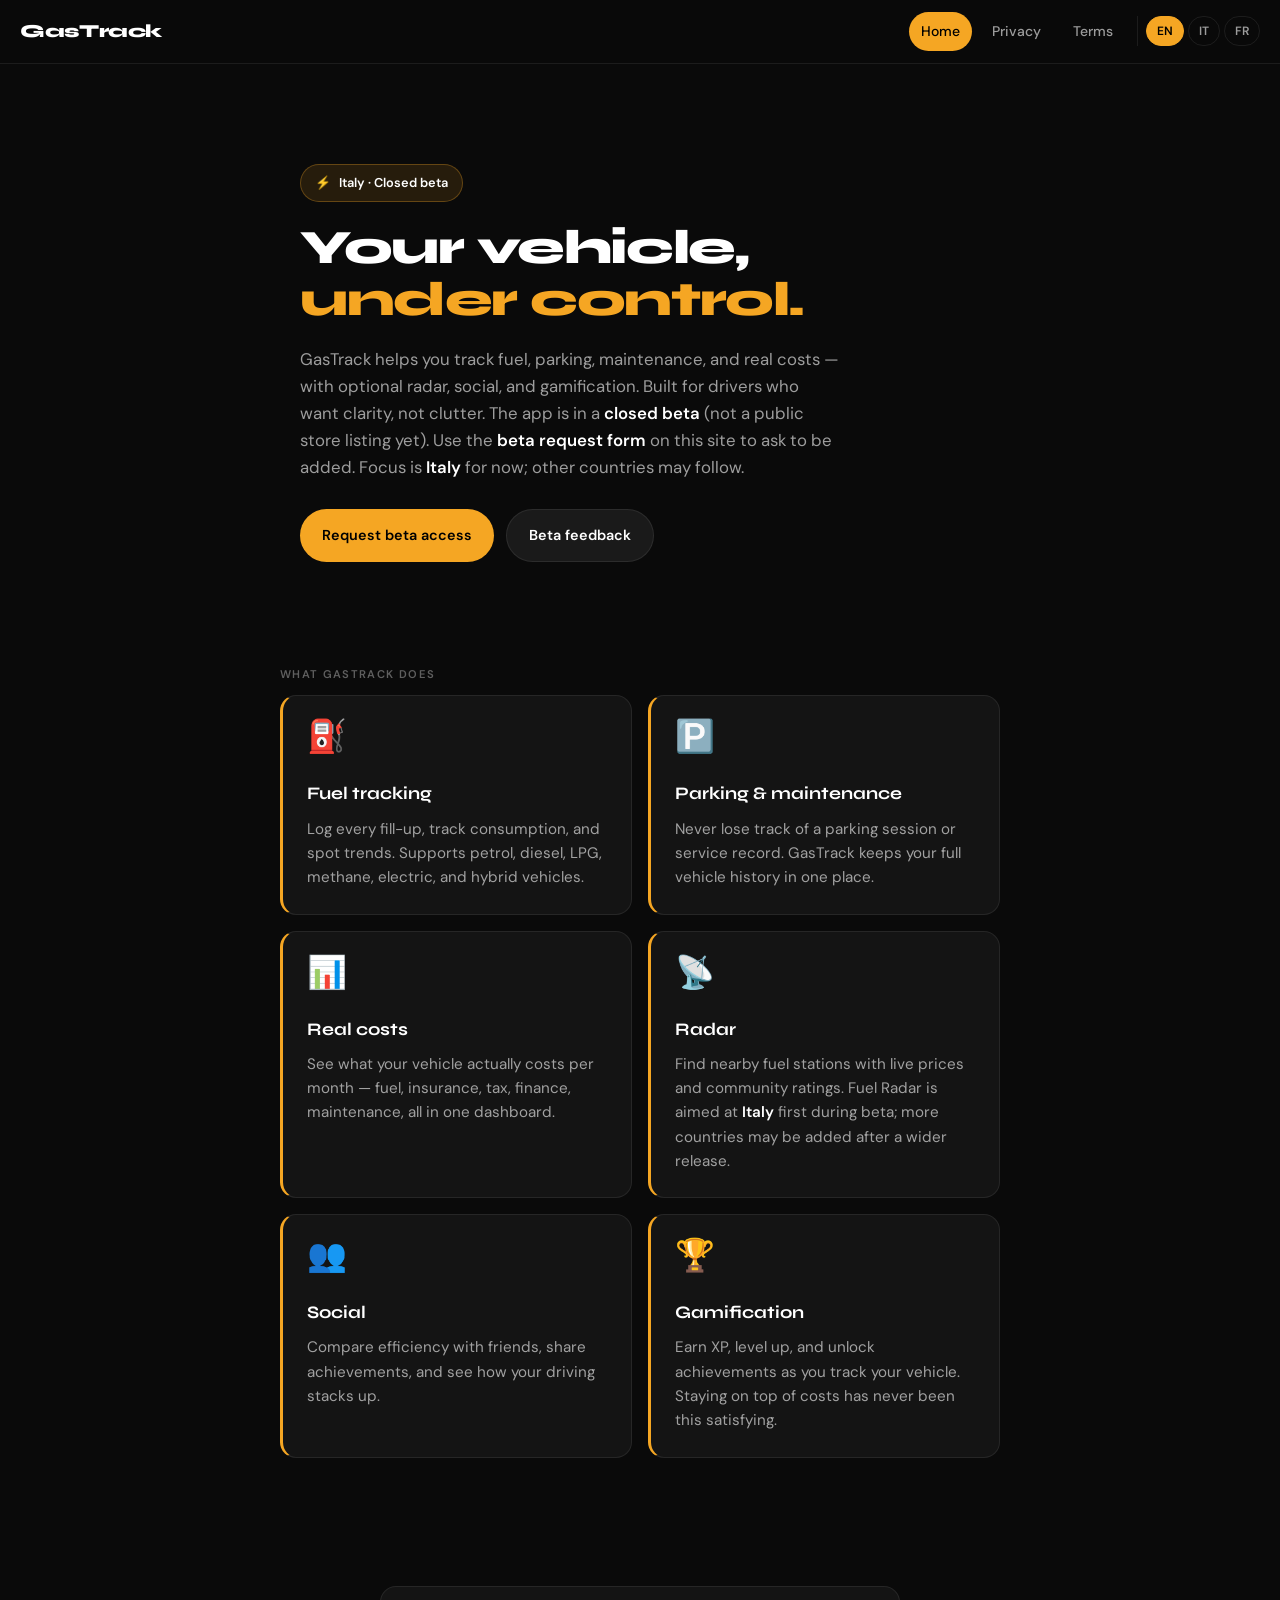
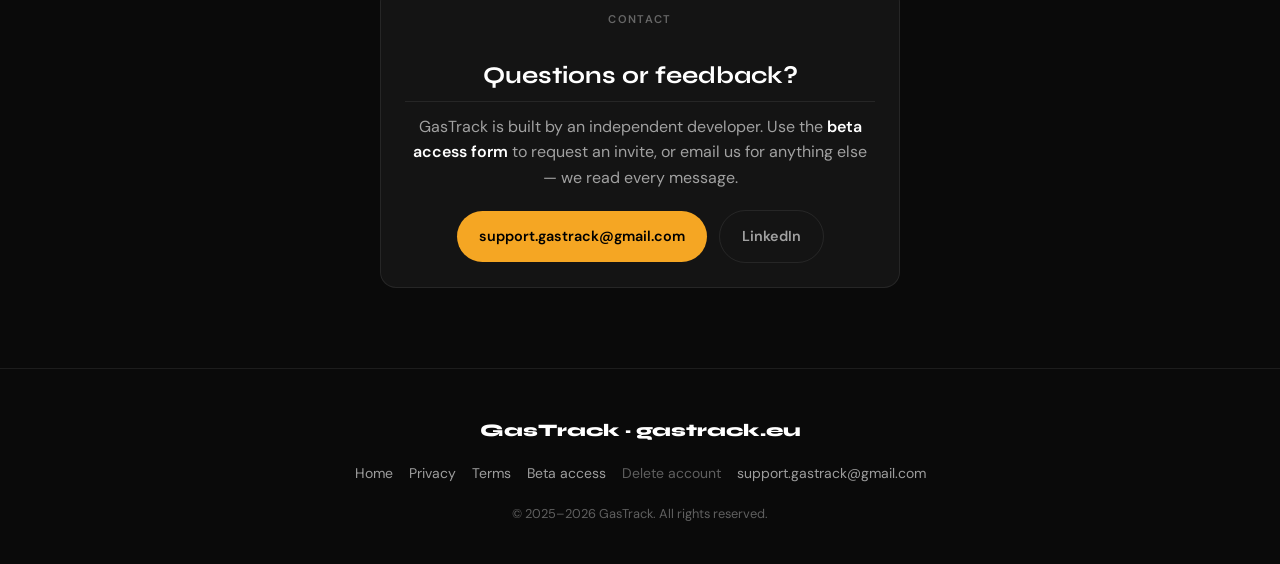
==== index.html @ 771bf137 "Public site: closed beta copy, beta access form, footer link - Add beta-access.html (Formspree) with" ====
<!DOCTYPE html>
<html lang="en">
<head>
  <meta charset="utf-8" />
  <meta name="viewport" content="width=device-width, initial-scale=1" />
  <title>GasTrack — Your vehicle, under control.</title>
  <meta name="description" content="GasTrack — fuel, parking, maintenance, and real costs. Request closed beta access via the form on gastrack.eu (Italy first). Not publicly listed in stores yet." />
  <meta name="copyright" content="© 2025–2026 GasTrack. All rights reserved." />
  <!-- Favicon -->
  <link rel="icon" type="image/x-icon" href="/favicon.ico">
  <link rel="icon" type="image/png" sizes="32x32" href="/favicon-32x32.png">
  <link rel="icon" type="image/png" sizes="16x16" href="/favicon-16x16.png">
  <link rel="apple-touch-icon" sizes="180x180" href="/apple-touch-icon.png">
  <!-- PWA / social sharing -->
  <link rel="manifest" href="/site.webmanifest">
  <meta name="theme-color" content="#F5A623">
  <link rel="preconnect" href="https://fonts.googleapis.com" />
  <link rel="preconnect" href="https://fonts.gstatic.com" crossorigin />
  <link href="https://fonts.googleapis.com/css2?family=Syne:wght@700;800&amp;family=DM+Sans:wght@300;400;500;600&amp;display=swap" rel="stylesheet" />
  <link rel="stylesheet" href="css/style.css" />
</head>
<body data-page="home">
  <nav class="nav">
    <a href="https://gastrack.eu/" class="nav-logo">GasTrack</a>
    <div class="nav-links">
      <a href="https://gastrack.eu/" class="nav-link active" data-i18n="nav_home">Home</a>
      <a href="https://gastrack.eu/privacy.html" class="nav-link" data-i18n="nav_privacy">Privacy</a>
      <a href="https://gastrack.eu/terms.html" class="nav-link" data-i18n="nav_terms">Terms</a>
      <div class="lang-switcher">
        <button type="button" class="lang-btn" data-lang="en" onclick="setLang('en')">EN</button>
        <button type="button" class="lang-btn" data-lang="it" onclick="setLang('it')">IT</button>
        <button type="button" class="lang-btn" data-lang="fr" onclick="setLang('fr')">FR</button>
      </div>
    </div>
  </nav>

  <main>
    <section class="hero container">
      <div class="badge fade-in delay-1"><span aria-hidden="true">⚡</span> <span data-i18n="home_badge">Italy · Closed beta</span></div>
      <h1 class="display fade-in delay-1">
        <span data-i18n="home_headline_1">Your vehicle,</span><br />
        <span class="accent fade-in delay-2" data-i18n="home_headline_2">under control.</span>
      </h1>
      <p class="sub fade-in delay-3" data-i18n="home_sub" data-i18n-html="true">GasTrack helps you track fuel, parking, maintenance, and real costs — with optional radar, social, and gamification. Built for drivers who want clarity, not clutter. The app is in a <strong>closed beta</strong> (not a public store listing yet). Use the <strong>beta request form</strong> on this site to ask to be added. Focus is <strong>Italy</strong> for now.</p>
      <div class="btn-row fade-in delay-4">
        <a class="btn btn-primary" href="https://gastrack.eu/beta-access.html" rel="noopener noreferrer" data-i18n="home_cta_primary">Request beta access</a>
        <a class="btn btn-secondary" href="mailto:support.gastrack@gmail.com?subject=GasTrack%20%E2%80%94%20beta%20feedback" rel="noopener noreferrer" data-i18n="home_cta_secondary">Beta feedback</a>
      </div>
    </section>

    <section class="section container">
      <span class="label fade-in" data-i18n="home_features_label">What GasTrack does</span>
      <div class="features-grid">
        <article class="card card-accent fade-in delay-1">
          <div class="feat-emoji" aria-hidden="true">⛽</div>
          <h2 class="feat-title" data-i18n="home_feat1_title">Fuel tracking</h2>
          <p class="feat-body" data-i18n="home_feat1_body">Log every fill-up, track consumption, and spot trends. Supports petrol, diesel, LPG, methane, electric, and hybrid vehicles.</p>
        </article>
        <article class="card card-accent fade-in delay-2">
          <div class="feat-emoji" aria-hidden="true">🅿️</div>
          <h2 class="feat-title" data-i18n="home_feat2_title">Parking &amp; maintenance</h2>
          <p class="feat-body" data-i18n="home_feat2_body">Never lose track of a parking session or service record. GasTrack keeps your full vehicle history in one place.</p>
        </article>
        <article class="card card-accent fade-in delay-3">
          <div class="feat-emoji" aria-hidden="true">📊</div>
          <h2 class="feat-title" data-i18n="home_feat3_title">Real costs</h2>
          <p class="feat-body" data-i18n="home_feat3_body">See what your vehicle actually costs per month — fuel, insurance, tax, finance, maintenance, all in one dashboard.</p>
        </article>
        <article class="card card-accent fade-in delay-4">
          <div class="feat-emoji" aria-hidden="true">📡</div>
          <h2 class="feat-title" data-i18n="home_feat4_title">Radar</h2>
          <p class="feat-body" data-i18n="home_feat4_body" data-i18n-html="true">Find nearby fuel stations with live prices and community ratings. Fuel Radar is aimed at <strong>Italy</strong> first (in testing with the rest of the app).</p>
        </article>
        <article class="card card-accent fade-in delay-5">
          <div class="feat-emoji" aria-hidden="true">👥</div>
          <h2 class="feat-title" data-i18n="home_feat5_title">Social</h2>
          <p class="feat-body" data-i18n="home_feat5_body">Compare efficiency with friends, share achievements, and see how your driving stacks up.</p>
        </article>
        <article class="card card-accent fade-in delay-6">
          <div class="feat-emoji" aria-hidden="true">🏆</div>
          <h2 class="feat-title" data-i18n="home_feat6_title">Gamification</h2>
          <p class="feat-body" data-i18n="home_feat6_body">Earn XP, level up, and unlock achievements as you track your vehicle. Staying on top of costs has never been this satisfying.</p>
        </article>
      </div>
    </section>

    <section class="section container section--tight">
      <div class="card fade-in" style="text-align: center; max-width: 520px; margin: 0 auto;">
        <span class="label" data-i18n="home_contact_label">Contact</span>
        <h2 style="font-size: 1.5rem; margin-bottom: 12px;" data-i18n="home_contact_title">Questions or feedback?</h2>
        <p style="margin-bottom: 20px;" data-i18n="home_contact_body" data-i18n-html="true">GasTrack is built by an independent developer. Use the <strong>beta access form</strong> to request an invite, or email us for anything else — we read every message.</p>
        <div style="display: flex; flex-wrap: wrap; gap: 12px; justify-content: center; align-items: center;">
          <a class="btn btn-primary" href="mailto:support.gastrack@gmail.com">support.gastrack@gmail.com</a>
          <a
            class="btn btn-ghost"
            href="https://www.linkedin.com/in/terry-boakye-yiadom-a8738426a/"
            rel="me noopener noreferrer"
            target="_blank"
            data-i18n="home_contact_linkedin"
          >LinkedIn</a>
        </div>
      </div>
    </section>
  </main>

  <footer class="footer">
    <div class="footer-logo">GasTrack · gastrack.eu</div>
    <div class="footer-links">
      <a href="https://gastrack.eu/" class="footer-link" data-i18n="nav_home">Home</a>
      <a href="https://gastrack.eu/privacy.html" class="footer-link" data-i18n="nav_privacy">Privacy</a>
      <a href="https://gastrack.eu/terms.html" class="footer-link" data-i18n="nav_terms">Terms</a>
      <a href="https://gastrack.eu/beta-access.html" class="footer-link" data-i18n="footer_beta_access">Beta access</a>
      <a href="https://gastrack.eu/delete-account.html" class="footer-link" data-i18n="footer_delete_account" style="color: var(--text-tertiary);">Delete account</a>
      <a href="mailto:support.gastrack@gmail.com" class="footer-link">support.gastrack@gmail.com</a>
    </div>
    <p class="footer-copy" data-i18n="footer_copy">© 2025–2026 GasTrack. All rights reserved.</p>
  </footer>
  <script src="js/i18n.js"></script>
</body>
</html>
---- css/style.css ----
/* GasTrack public site — shared styles (Task 53) */

*,
*::before,
*::after {
  box-sizing: border-box;
  margin: 0;
  padding: 0;
}

html {
  scroll-behavior: smooth;
}

:root {
  --bg: #0a0a0a;
  --bg-card: #141414;
  --bg-elevated: #1a1a1a;
  --accent: #f5a623;
  --accent-dim: rgba(245, 166, 35, 0.12);
  --text-primary: #ffffff;
  --text-secondary: rgba(255, 255, 255, 0.6);
  --text-tertiary: rgba(255, 255, 255, 0.35);
  --border: rgba(255, 255, 255, 0.08);
  --border-accent: rgba(245, 166, 35, 0.3);
  --radius-md: 12px;
  --radius-lg: 16px;
  --radius-full: 9999px;
  --font-display: "Syne", sans-serif;
  --font-body: "DM Sans", sans-serif;
  --max-width: 720px;
  --nav-height: 64px;
}

body {
  font-family: var(--font-body);
  font-weight: 400;
  font-size: 16px;
  line-height: 1.6;
  color: var(--text-primary);
  background: var(--bg);
  min-height: 100vh;
  -webkit-font-smoothing: antialiased;
}

a {
  color: var(--accent);
  text-decoration: none;
}
a:hover {
  text-decoration: underline;
}

img {
  max-width: 100%;
  height: auto;
}

/* ——— Nav ——— */
.nav {
  position: sticky;
  top: 0;
  z-index: 100;
  height: var(--nav-height);
  display: flex;
  align-items: center;
  justify-content: space-between;
  padding: 0 20px;
  background: rgba(10, 10, 10, 0.85);
  backdrop-filter: blur(20px);
  -webkit-backdrop-filter: blur(20px);
  border-bottom: 1px solid var(--border);
}

.nav-logo {
  font-family: var(--font-display);
  font-weight: 800;
  font-size: 1.15rem;
  letter-spacing: -0.02em;
  color: var(--text-primary);
  text-decoration: none;
}
.nav-logo:hover {
  color: var(--accent);
  text-decoration: none;
}

.nav-links {
  display: flex;
  align-items: center;
  gap: 8px;
  flex-wrap: wrap;
  justify-content: flex-end;
}

.nav-link {
  font-size: 0.875rem;
  font-weight: 500;
  color: var(--text-secondary);
  padding: 8px 12px;
  border-radius: var(--radius-full);
  text-decoration: none;
  transition: color 0.2s, background 0.2s;
}
.nav-link:hover {
  color: var(--text-primary);
  text-decoration: none;
  background: rgba(255, 255, 255, 0.06);
}
.nav-link.active {
  color: #000;
  background: var(--accent);
}

.lang-switcher {
  display: flex;
  gap: 4px;
  margin-left: 4px;
  padding-left: 8px;
  border-left: 1px solid var(--border);
}

.lang-btn {
  font-family: var(--font-body);
  font-size: 0.75rem;
  font-weight: 600;
  padding: 6px 10px;
  border-radius: var(--radius-full);
  border: 1px solid var(--border);
  background: transparent;
  color: var(--text-secondary);
  cursor: pointer;
  transition: background 0.2s, color 0.2s, border-color 0.2s;
}
.lang-btn:hover {
  color: var(--text-primary);
  border-color: var(--text-tertiary);
}
.lang-btn.active {
  background: var(--accent);
  color: #000;
  border-color: var(--accent);
}

/* ——— Layout ——— */
.container {
  width: 100%;
  max-width: var(--max-width);
  margin: 0 auto;
  padding: 0 20px;
}

.section {
  padding: 80px 0;
}

.section--tight {
  padding: 48px 0 80px;
}

/* ——— Typography ——— */
.display {
  font-family: var(--font-display);
  font-weight: 800;
  font-size: clamp(2rem, 6vw, 3rem);
  line-height: 1.08;
  letter-spacing: -0.03em;
  margin-bottom: 20px;
}

.display .accent {
  color: var(--accent);
}

h1 {
  font-family: var(--font-display);
  font-weight: 800;
  font-size: clamp(1.75rem, 4vw, 2.25rem);
  letter-spacing: -0.02em;
  margin-bottom: 12px;
}

h2 {
  font-family: var(--font-display);
  font-weight: 700;
  font-size: 1.15rem;
  margin-top: 1.75rem;
  margin-bottom: 0.75rem;
  padding-bottom: 0.35rem;
  border-bottom: 1px solid var(--border);
}

h2:first-child {
  margin-top: 0;
}

.legal h2 {
  font-size: 1.05rem;
}

p {
  color: var(--text-secondary);
  margin-bottom: 1rem;
}

p:last-child {
  margin-bottom: 0;
}

ul {
  padding-left: 1.25rem;
  margin-bottom: 1rem;
  color: var(--text-secondary);
}

li {
  margin: 0.35rem 0;
}

strong {
  color: var(--text-primary);
  font-weight: 600;
}

.label {
  display: block;
  font-size: 0.7rem;
  font-weight: 600;
  letter-spacing: 0.12em;
  text-transform: uppercase;
  color: var(--text-tertiary);
  margin-bottom: 12px;
}

.badge {
  display: inline-flex;
  align-items: center;
  gap: 8px;
  font-size: 0.8rem;
  font-weight: 600;
  color: var(--text-primary);
  background: var(--accent-dim);
  border: 1px solid var(--border-accent);
  padding: 8px 14px;
  border-radius: var(--radius-full);
  margin-bottom: 20px;
}

/* ——— Cards ——— */
.card {
  background: var(--bg-card);
  border: 1px solid var(--border);
  border-radius: var(--radius-lg);
  padding: 24px;
}

.card-accent {
  border-left: 3px solid var(--accent);
}

.card h2 {
  border-bottom-color: var(--border);
  margin-top: 0;
}
.card h2:not(:first-child) {
  margin-top: 1.75rem;
}

.card .feat-emoji {
  font-size: 2rem;
  line-height: 1;
  margin-bottom: 12px;
}

.card .feat-title {
  font-family: var(--font-display);
  font-weight: 700;
  font-size: 1.1rem;
  color: var(--text-primary);
  margin-bottom: 8px;
  border: none;
  padding: 0;
}

.card .feat-body {
  font-size: 0.95rem;
  color: var(--text-secondary);
  margin: 0;
}

/* ——— Buttons ——— */
.btn-row {
  display: flex;
  flex-wrap: wrap;
  gap: 12px;
  margin-top: 8px;
}

.btn {
  display: inline-flex;
  align-items: center;
  justify-content: center;
  font-family: var(--font-body);
  font-size: 0.9rem;
  font-weight: 600;
  padding: 14px 22px;
  border-radius: var(--radius-full);
  border: none;
  cursor: pointer;
  text-decoration: none;
  transition: transform 0.15s, opacity 0.15s;
}
.btn:hover {
  opacity: 0.92;
  text-decoration: none;
}
.btn:active {
  transform: scale(0.98);
}

.btn-primary {
  background: var(--accent);
  color: #000;
}

.btn-secondary {
  background: var(--bg-elevated);
  color: var(--text-primary);
  border: 1px solid var(--border);
}

.btn-ghost {
  background: transparent;
  color: var(--text-secondary);
  border: 1px solid var(--border);
}

/* ——— Features grid ——— */
.features-grid {
  display: grid;
  grid-template-columns: repeat(auto-fit, minmax(280px, 1fr));
  gap: 16px;
  margin-top: 8px;
}

/* ——— Footer ——— */
.footer {
  padding: 48px 20px 40px;
  text-align: center;
  border-top: 1px solid var(--border);
}

.footer-logo {
  font-family: var(--font-display);
  font-weight: 800;
  font-size: 1.1rem;
  margin-bottom: 16px;
}

.footer-links {
  display: flex;
  flex-wrap: wrap;
  gap: 16px;
  justify-content: center;
  margin-bottom: 20px;
}

.footer-link {
  font-size: 0.875rem;
  color: var(--text-secondary);
  text-decoration: none;
}
.footer-link:hover {
  color: var(--accent);
}

.footer-copy {
  font-size: 0.8rem;
  color: var(--text-tertiary);
}

/* ——— Hero ——— */
.hero {
  padding-top: 100px;
  padding-bottom: 24px;
}

.hero .sub {
  font-size: 1.05rem;
  max-width: 540px;
  margin-bottom: 28px;
}

/* ——— Animations ——— */
.fade-in {
  opacity: 0;
  transform: translateY(16px);
  transition: opacity 0.55s ease, transform 0.55s ease;
}

.fade-in.visible {
  opacity: 1;
  transform: translateY(0);
}

.delay-1 {
  transition-delay: 0.08s;
}
.delay-2 {
  transition-delay: 0.16s;
}
.delay-3 {
  transition-delay: 0.24s;
}
.delay-4 {
  transition-delay: 0.32s;
}
.delay-5 {
  transition-delay: 0.4s;
}
.delay-6 {
  transition-delay: 0.48s;
}

/* ——— Contact card ——— */
.contact-card strong {
  color: var(--text-primary);
}

/* ——— Account deletion form (Task 53D) ——— */
.delete-back {
  display: inline-block;
  font-size: 14px;
  color: var(--text-secondary);
  margin-bottom: 24px;
}
.delete-back:hover {
  color: var(--accent);
}

.delete-page .section--tight {
  padding-top: 32px;
}

.delete-divider {
  border: none;
  border-top: 1px solid var(--border);
  margin: 32px 0;
}

.field {
  margin-bottom: 20px;
}

.field label {
  display: block;
  font-size: 12px;
  font-weight: 600;
  color: var(--text-secondary);
  text-transform: uppercase;
  letter-spacing: 0.08em;
  margin-bottom: 8px;
}

.field input,
.field select,
.field textarea {
  width: 100%;
  background: var(--bg-elevated);
  border: 0.5px solid var(--border);
  border-radius: var(--radius-md);
  padding: 14px 16px;
  color: var(--text-primary);
  font-family: var(--font-body);
  font-size: 15px;
  outline: none;
  transition: border-color 0.15s;
  appearance: none;
  -webkit-appearance: none;
}

.field input:focus,
.field select:focus,
.field textarea:focus {
  border-color: var(--accent);
  box-shadow: 0 0 0 3px rgba(245, 166, 35, 0.12);
}

.field select {
  background-image: url("data:image/svg+xml,%3Csvg xmlns='http://www.w3.org/2000/svg' width='12' height='8' viewBox='0 0 12 8'%3E%3Cpath fill='rgba(255,255,255,0.4)' d='M6 8L0 0h12z'/%3E%3C/svg%3E");
  background-repeat: no-repeat;
  background-position: right 16px center;
  padding-right: 40px;
}

.field textarea {
  resize: vertical;
  min-height: 80px;
}

.deletion-warning {
  background: rgba(226, 75, 74, 0.06);
  border: 0.5px solid rgba(226, 75, 74, 0.2);
  border-radius: var(--radius-lg);
  padding: 20px;
  margin-bottom: 32px;
}

.deletion-warning ul {
  color: var(--text-secondary);
  margin: 12px 0 0;
  padding-left: 20px;
}

.beta-notice {
  background: var(--bg-card);
  border: 0.5px solid var(--border);
  border-radius: var(--radius-lg);
  padding: 20px;
  margin: 20px 0 24px;
  font-size: 15px;
  line-height: 1.55;
  color: var(--text-secondary);
}

.beta-notice a {
  color: var(--accent);
}

.consent-field {
  display: flex;
  gap: 12px;
  align-items: flex-start;
  margin-top: 4px;
}

.consent-field input[type="checkbox"] {
  margin-top: 6px;
  flex-shrink: 0;
  width: 18px;
  height: 18px;
}

.consent-field .consent-text {
  font-size: 14px;
  line-height: 1.55;
  color: var(--text-secondary);
  font-weight: 400;
  cursor: pointer;
}

.consent-field .consent-text a {
  color: var(--accent);
}

.success-card {
  background: var(--bg-card);
  border: 0.5px solid var(--border);
  border-left: 3px solid #2dd4bf;
  border-radius: var(--radius-lg);
  padding: 32px;
  text-align: center;
}

.success-icon {
  font-size: 40px;
  margin-bottom: 16px;
}

.in-app-note {
  background: var(--bg-card);
  border: 0.5px solid var(--border);
  border-radius: var(--radius-lg);
  padding: 20px;
  margin-top: 32px;
  font-size: 14px;
  color: var(--text-secondary);
  text-align: center;
}

#confirmed-email {
  font-size: 1.1rem;
  word-break: break-all;
}

/* ——— Responsive ——— */
@media (max-width: 600px) {
  .nav {
    height: auto;
    min-height: var(--nav-height);
    flex-direction: column;
    align-items: flex-start;
    gap: 12px;
    padding: 12px 16px;
  }

  .nav-links {
    width: 100%;
    justify-content: flex-start;
  }

  .lang-switcher {
    margin-left: 0;
    padding-left: 0;
    border-left: none;
    width: 100%;
  }

  .section {
    padding: 56px 0;
  }

  .hero {
    padding-top: 72px;
  }

  .btn-row {
    flex-direction: column;
  }

  .btn {
    width: 100%;
  }
}
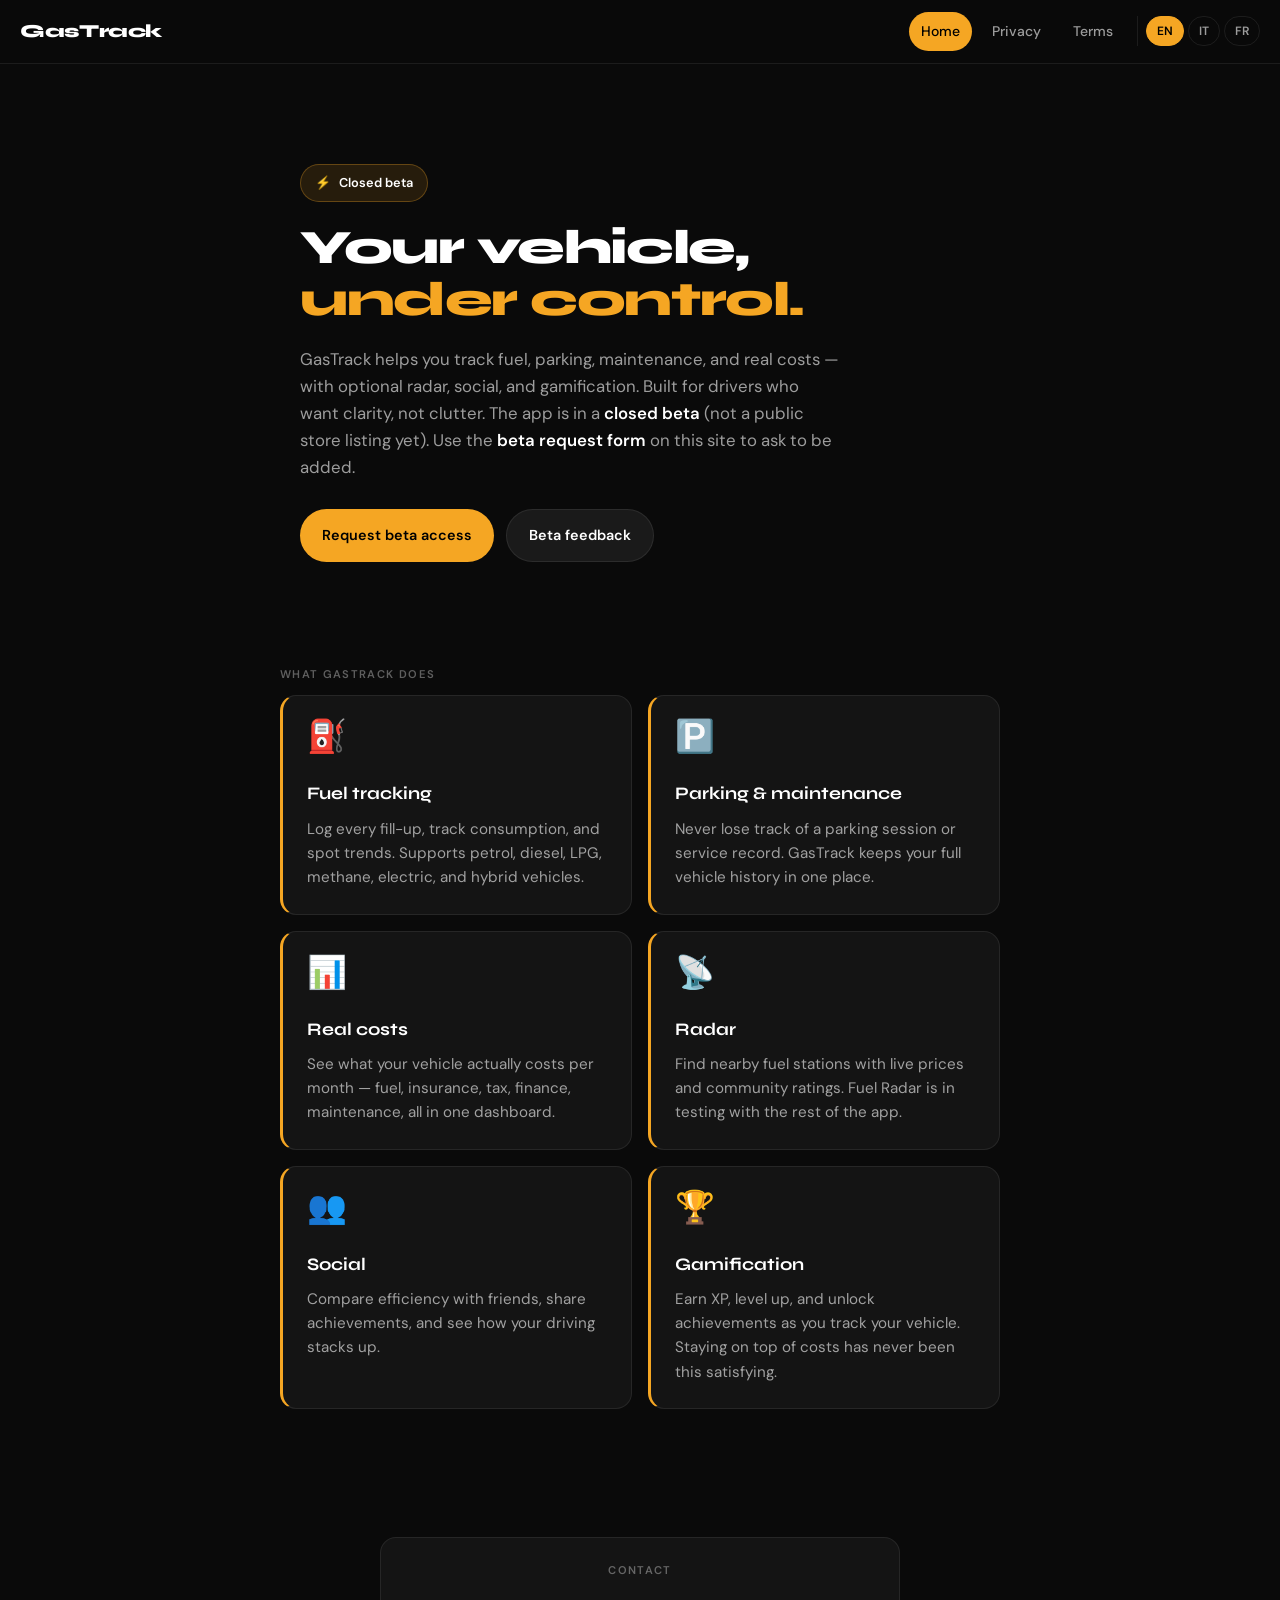
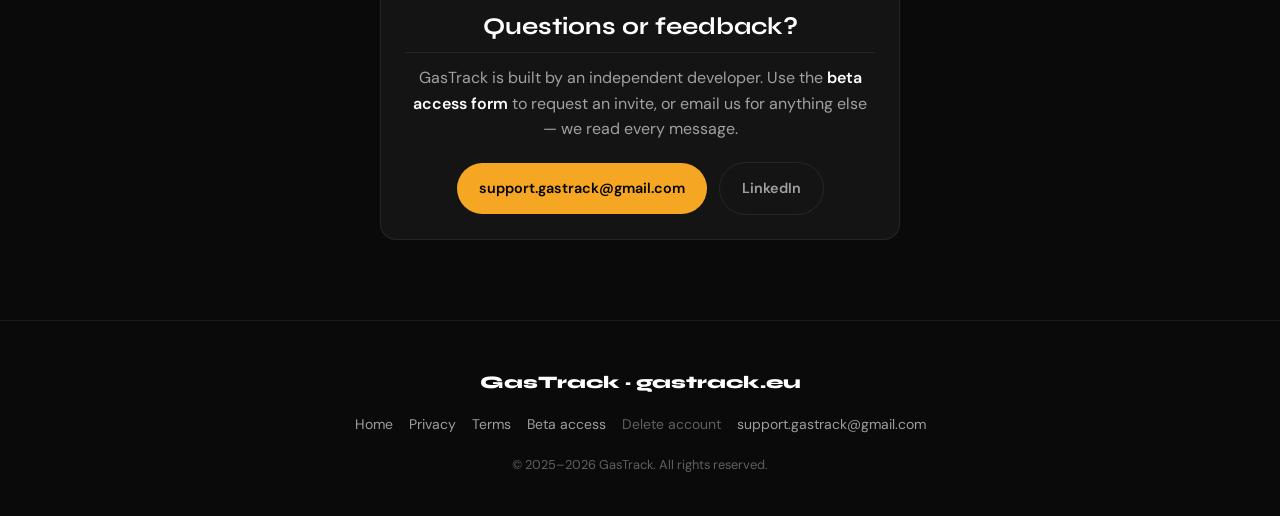
==== commit feb52ac0: "chore(site): drop Italy-only positioning for international rollout Remove Italy-first marketing copy" ====
--- a/index.html
+++ b/index.html
@@ -4,7 +4,7 @@
   <meta charset="utf-8" />
   <meta name="viewport" content="width=device-width, initial-scale=1" />
   <title>GasTrack — Your vehicle, under control.</title>
-  <meta name="description" content="GasTrack — fuel, parking, maintenance, and real costs. Request closed beta access via the form on gastrack.eu (Italy first). Not publicly listed in stores yet." />
+  <meta name="description" content="GasTrack — fuel, parking, maintenance, and real costs. Request closed beta access via the form on gastrack.eu. Not publicly listed in stores yet." />
   <meta name="copyright" content="© 2025–2026 GasTrack. All rights reserved." />
   <!-- Favicon -->
   <link rel="icon" type="image/x-icon" href="/favicon.ico">
@@ -36,12 +36,12 @@
 
   <main>
     <section class="hero container">
-      <div class="badge fade-in delay-1"><span aria-hidden="true">⚡</span> <span data-i18n="home_badge">Italy · Closed beta</span></div>
+      <div class="badge fade-in delay-1"><span aria-hidden="true">⚡</span> <span data-i18n="home_badge">Closed beta</span></div>
       <h1 class="display fade-in delay-1">
         <span data-i18n="home_headline_1">Your vehicle,</span><br />
         <span class="accent fade-in delay-2" data-i18n="home_headline_2">under control.</span>
       </h1>
-      <p class="sub fade-in delay-3" data-i18n="home_sub" data-i18n-html="true">GasTrack helps you track fuel, parking, maintenance, and real costs — with optional radar, social, and gamification. Built for drivers who want clarity, not clutter. The app is in a <strong>closed beta</strong> (not a public store listing yet). Use the <strong>beta request form</strong> on this site to ask to be added. Focus is <strong>Italy</strong> for now.</p>
+      <p class="sub fade-in delay-3" data-i18n="home_sub" data-i18n-html="true">GasTrack helps you track fuel, parking, maintenance, and real costs — with optional radar, social, and gamification. Built for drivers who want clarity, not clutter. The app is in a <strong>closed beta</strong> (not a public store listing yet). Use the <strong>beta request form</strong> on this site to ask to be added.</p>
       <div class="btn-row fade-in delay-4">
         <a class="btn btn-primary" href="https://gastrack.eu/beta-access.html" rel="noopener noreferrer" data-i18n="home_cta_primary">Request beta access</a>
         <a class="btn btn-secondary" href="mailto:support.gastrack@gmail.com?subject=GasTrack%20%E2%80%94%20beta%20feedback" rel="noopener noreferrer" data-i18n="home_cta_secondary">Beta feedback</a>
@@ -69,7 +69,7 @@
         <article class="card card-accent fade-in delay-4">
           <div class="feat-emoji" aria-hidden="true">📡</div>
           <h2 class="feat-title" data-i18n="home_feat4_title">Radar</h2>
-          <p class="feat-body" data-i18n="home_feat4_body" data-i18n-html="true">Find nearby fuel stations with live prices and community ratings. Fuel Radar is aimed at <strong>Italy</strong> first (in testing with the rest of the app).</p>
+          <p class="feat-body" data-i18n="home_feat4_body" data-i18n-html="true">Find nearby fuel stations with live prices and community ratings. Fuel Radar is in testing with the rest of the app.</p>
         </article>
         <article class="card card-accent fade-in delay-5">
           <div class="feat-emoji" aria-hidden="true">👥</div>
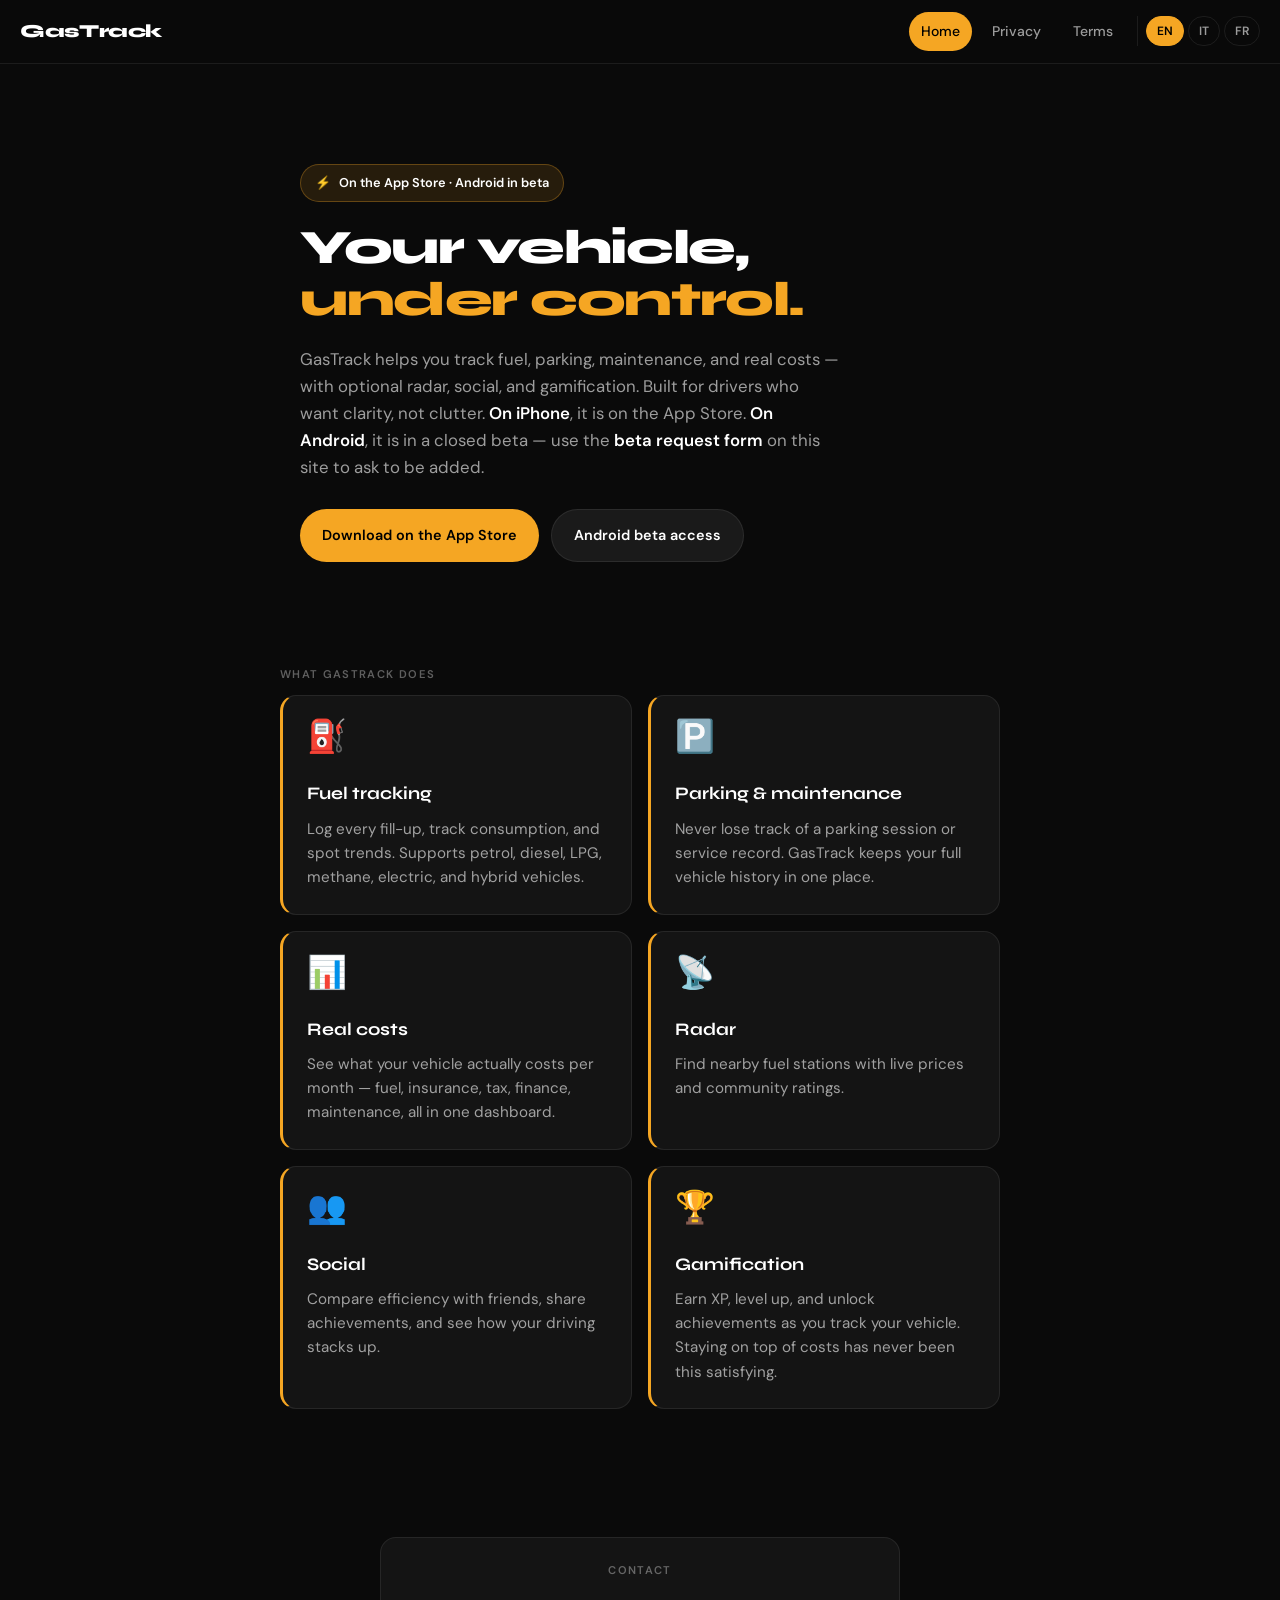
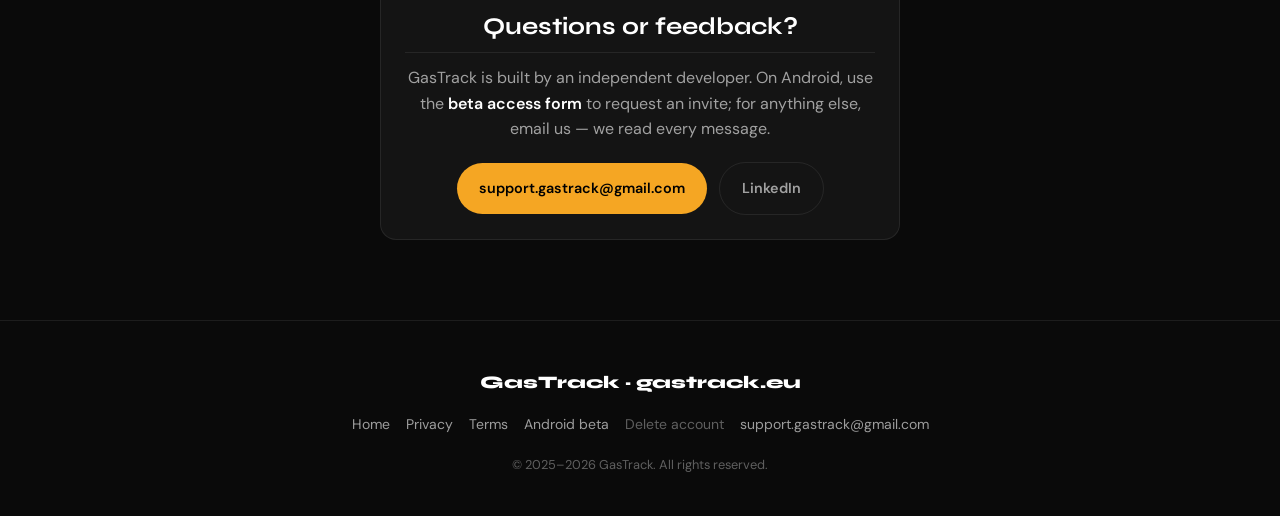
==== commit 9c33a24a: "Site: iPhone is on the App Store, Android is in closed beta (EN/IT/FR) The home page leads with the " ====
--- a/index.html
+++ b/index.html
@@ -4,16 +4,17 @@
   <meta charset="utf-8" />
   <meta name="viewport" content="width=device-width, initial-scale=1" />
   <title>GasTrack — Your vehicle, under control.</title>
-  <meta name="description" content="GasTrack — fuel, parking, maintenance, and real costs. Request closed beta access via the form on gastrack.eu. Not publicly listed in stores yet." />
+  <meta name="description" content="GasTrack — fuel, parking, maintenance, and real costs. On the App Store for iPhone; Android in closed beta via the form on gastrack.eu." />
+  <meta name="apple-itunes-app" content="app-id=6762223301" />
   <meta name="copyright" content="© 2025–2026 GasTrack. All rights reserved." />
   <!-- Favicon -->
-  <link rel="icon" type="image/x-icon" href="/favicon.ico">
+  <link rel="icon" href="/favicon.svg" type="image/svg+xml">
   <link rel="icon" type="image/png" sizes="32x32" href="/favicon-32x32.png">
   <link rel="icon" type="image/png" sizes="16x16" href="/favicon-16x16.png">
   <link rel="apple-touch-icon" sizes="180x180" href="/apple-touch-icon.png">
   <!-- PWA / social sharing -->
   <link rel="manifest" href="/site.webmanifest">
-  <meta name="theme-color" content="#F5A623">
+  <meta name="theme-color" content="#0A0A0F">
   <link rel="preconnect" href="https://fonts.googleapis.com" />
   <link rel="preconnect" href="https://fonts.gstatic.com" crossorigin />
   <link href="https://fonts.googleapis.com/css2?family=Syne:wght@700;800&amp;family=DM+Sans:wght@300;400;500;600&amp;display=swap" rel="stylesheet" />
@@ -36,15 +37,15 @@
 
   <main>
     <section class="hero container">
-      <div class="badge fade-in delay-1"><span aria-hidden="true">⚡</span> <span data-i18n="home_badge">Closed beta</span></div>
+      <div class="badge fade-in delay-1"><span aria-hidden="true">⚡</span> <span data-i18n="home_badge">On the App Store · Android in beta</span></div>
       <h1 class="display fade-in delay-1">
         <span data-i18n="home_headline_1">Your vehicle,</span><br />
         <span class="accent fade-in delay-2" data-i18n="home_headline_2">under control.</span>
       </h1>
-      <p class="sub fade-in delay-3" data-i18n="home_sub" data-i18n-html="true">GasTrack helps you track fuel, parking, maintenance, and real costs — with optional radar, social, and gamification. Built for drivers who want clarity, not clutter. The app is in a <strong>closed beta</strong> (not a public store listing yet). Use the <strong>beta request form</strong> on this site to ask to be added.</p>
+      <p class="sub fade-in delay-3" data-i18n="home_sub" data-i18n-html="true">GasTrack helps you track fuel, parking, maintenance, and real costs — with optional radar, social, and gamification. Built for drivers who want clarity, not clutter. <strong>On iPhone</strong>, it is on the App Store. <strong>On Android</strong>, it is in a closed beta — use the <strong>beta request form</strong> on this site to ask to be added.</p>
       <div class="btn-row fade-in delay-4">
-        <a class="btn btn-primary" href="https://gastrack.eu/beta-access.html" rel="noopener noreferrer" data-i18n="home_cta_primary">Request beta access</a>
-        <a class="btn btn-secondary" href="mailto:support.gastrack@gmail.com?subject=GasTrack%20%E2%80%94%20beta%20feedback" rel="noopener noreferrer" data-i18n="home_cta_secondary">Beta feedback</a>
+        <a class="btn btn-primary" href="https://apps.apple.com/app/id6762223301" rel="noopener noreferrer" data-i18n="home_cta_primary">Download on the App Store</a>
+        <a class="btn btn-secondary" href="https://gastrack.eu/beta-access.html" rel="noopener noreferrer" data-i18n="home_cta_secondary">Android beta access</a>
       </div>
     </section>
 
@@ -69,7 +70,7 @@
         <article class="card card-accent fade-in delay-4">
           <div class="feat-emoji" aria-hidden="true">📡</div>
           <h2 class="feat-title" data-i18n="home_feat4_title">Radar</h2>
-          <p class="feat-body" data-i18n="home_feat4_body" data-i18n-html="true">Find nearby fuel stations with live prices and community ratings. Fuel Radar is in testing with the rest of the app.</p>
+          <p class="feat-body" data-i18n="home_feat4_body" data-i18n-html="true">Find nearby fuel stations with live prices and community ratings.</p>
         </article>
         <article class="card card-accent fade-in delay-5">
           <div class="feat-emoji" aria-hidden="true">👥</div>
@@ -88,7 +89,7 @@
       <div class="card fade-in" style="text-align: center; max-width: 520px; margin: 0 auto;">
         <span class="label" data-i18n="home_contact_label">Contact</span>
         <h2 style="font-size: 1.5rem; margin-bottom: 12px;" data-i18n="home_contact_title">Questions or feedback?</h2>
-        <p style="margin-bottom: 20px;" data-i18n="home_contact_body" data-i18n-html="true">GasTrack is built by an independent developer. Use the <strong>beta access form</strong> to request an invite, or email us for anything else — we read every message.</p>
+        <p style="margin-bottom: 20px;" data-i18n="home_contact_body" data-i18n-html="true">GasTrack is built by an independent developer. On Android, use the <strong>beta access form</strong> to request an invite; for anything else, email us — we read every message.</p>
         <div style="display: flex; flex-wrap: wrap; gap: 12px; justify-content: center; align-items: center;">
           <a class="btn btn-primary" href="mailto:support.gastrack@gmail.com">support.gastrack@gmail.com</a>
           <a
@@ -109,7 +110,7 @@
       <a href="https://gastrack.eu/" class="footer-link" data-i18n="nav_home">Home</a>
       <a href="https://gastrack.eu/privacy.html" class="footer-link" data-i18n="nav_privacy">Privacy</a>
       <a href="https://gastrack.eu/terms.html" class="footer-link" data-i18n="nav_terms">Terms</a>
-      <a href="https://gastrack.eu/beta-access.html" class="footer-link" data-i18n="footer_beta_access">Beta access</a>
+      <a href="https://gastrack.eu/beta-access.html" class="footer-link" data-i18n="footer_beta_access">Android beta</a>
       <a href="https://gastrack.eu/delete-account.html" class="footer-link" data-i18n="footer_delete_account" style="color: var(--text-tertiary);">Delete account</a>
       <a href="mailto:support.gastrack@gmail.com" class="footer-link">support.gastrack@gmail.com</a>
     </div>
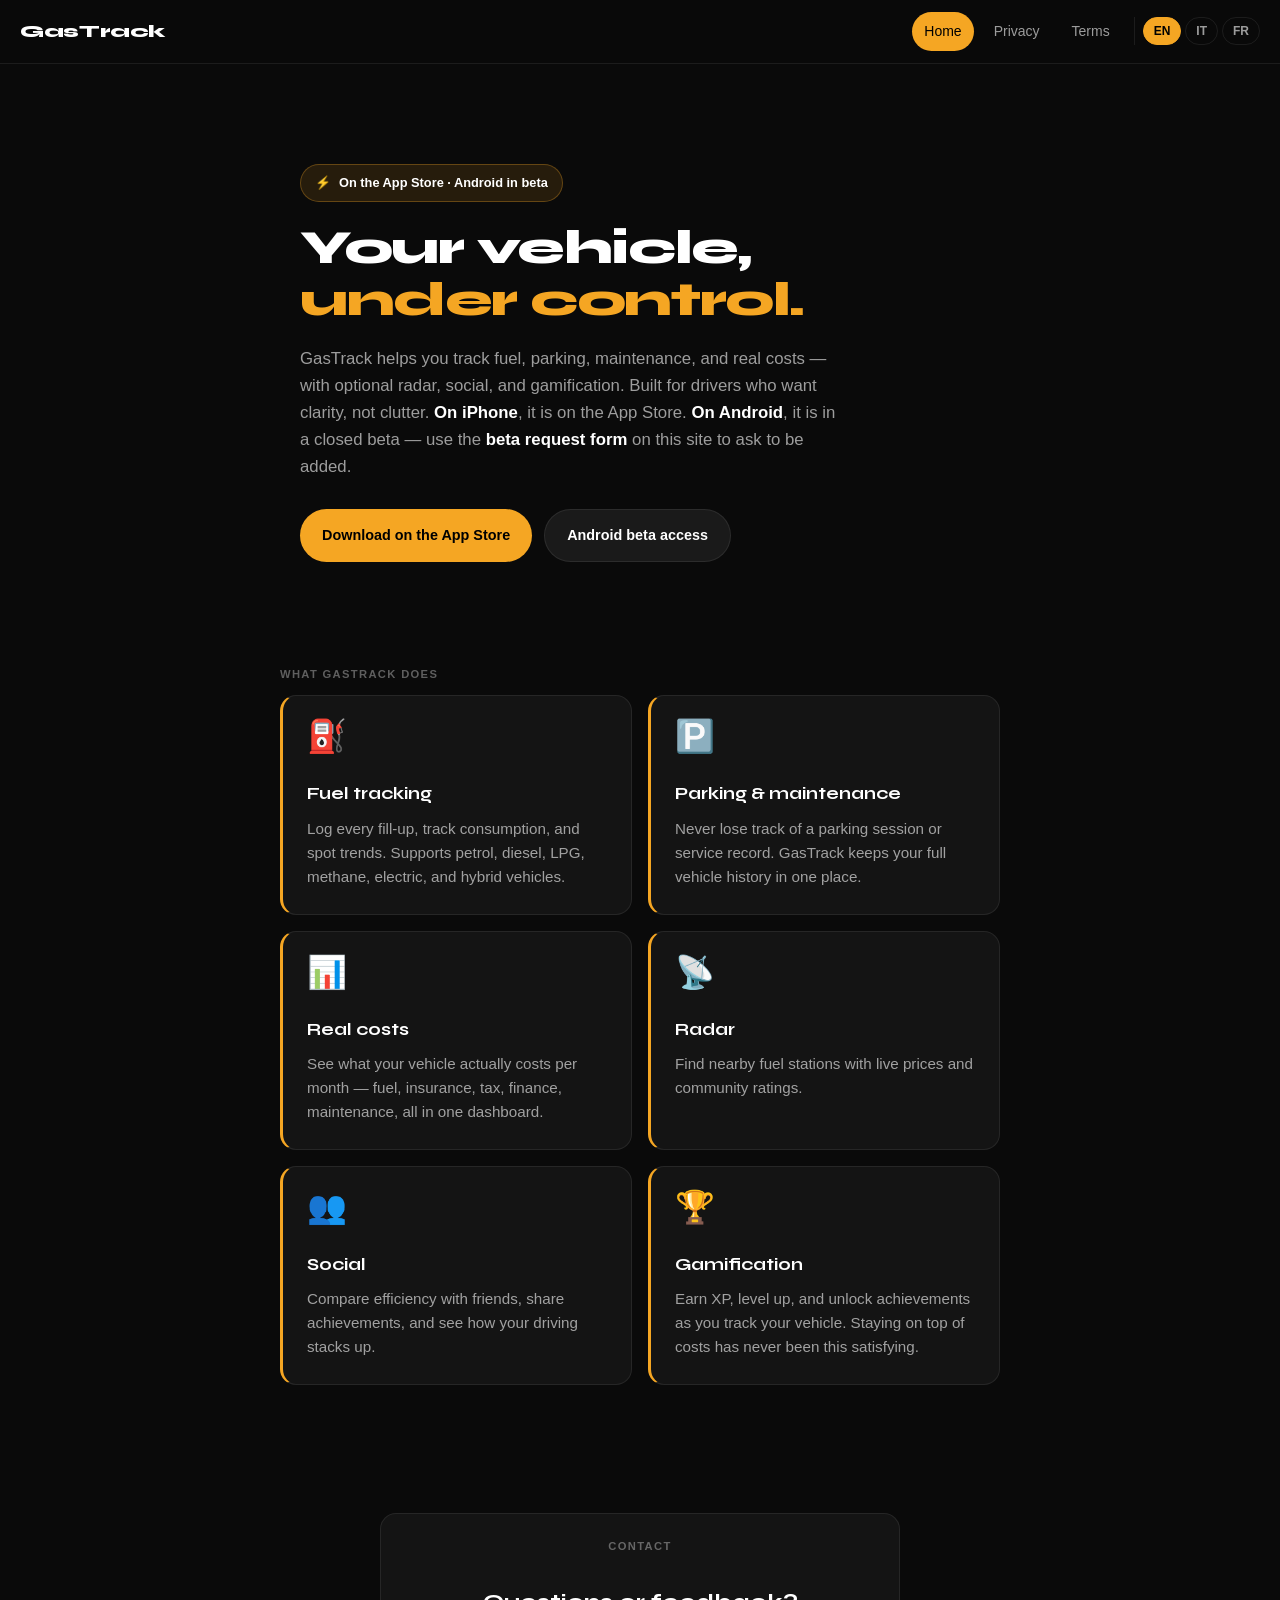
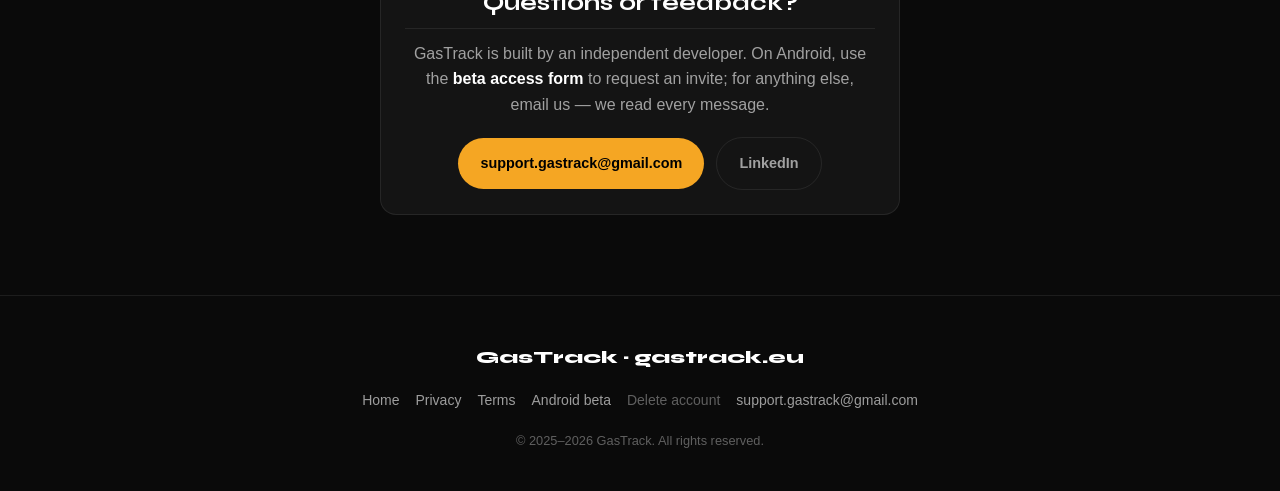
==== commit 03a00d84: "Site: 16+, date of birth, copyright notices and fonts served from here (EN/IT/FR) - Fonts come from " ====
--- a/index.html
+++ b/index.html
@@ -15,9 +15,6 @@
   <!-- PWA / social sharing -->
   <link rel="manifest" href="/site.webmanifest">
   <meta name="theme-color" content="#0A0A0F">
-  <link rel="preconnect" href="https://fonts.googleapis.com" />
-  <link rel="preconnect" href="https://fonts.gstatic.com" crossorigin />
-  <link href="https://fonts.googleapis.com/css2?family=Syne:wght@700;800&amp;family=DM+Sans:wght@300;400;500;600&amp;display=swap" rel="stylesheet" />
   <link rel="stylesheet" href="css/style.css" />
 </head>
 <body data-page="home">
--- a/css/style.css
+++ b/css/style.css
@@ -1,3 +1,40 @@
+/*
+ * Syne and DM Sans, served from this site (SIL Open Font License 1.1: fonts/OFL.txt). Loaded from
+ * Google Fonts they told Google about every visitor before anyone had agreed to anything.
+ */
+@font-face {
+  font-family: "DM Sans";
+  font-style: normal;
+  font-weight: 300 600;
+  font-display: swap;
+  src: url("../fonts/dm-sans-latin-ext.woff2") format("woff2");
+  unicode-range: U+0100-02BA, U+02BD-02C5, U+02C7-02CC, U+02CE-02D7, U+02DD-02FF, U+0304, U+0308, U+0329, U+1D00-1DBF, U+1E00-1E9F, U+1EF2-1EFF, U+2020, U+20A0-20AB, U+20AD-20C4, U+2113, U+2C60-2C7F, U+A720-A7FF;
+}
+@font-face {
+  font-family: "DM Sans";
+  font-style: normal;
+  font-weight: 300 600;
+  font-display: swap;
+  src: url("../fonts/dm-sans-latin.woff2") format("woff2");
+  unicode-range: U+0000-00FF, U+0131, U+0152-0153, U+02BB-02BC, U+02C6, U+02DA, U+02DC, U+0304, U+0308, U+0329, U+2000-206F, U+20AC, U+2122, U+2191, U+2193, U+2212, U+2215, U+FEFF, U+FFFD;
+}
+@font-face {
+  font-family: "Syne";
+  font-style: normal;
+  font-weight: 700 800;
+  font-display: swap;
+  src: url("../fonts/syne-latin-ext.woff2") format("woff2");
+  unicode-range: U+0100-02BA, U+02BD-02C5, U+02C7-02CC, U+02CE-02D7, U+02DD-02FF, U+0304, U+0308, U+0329, U+1D00-1DBF, U+1E00-1E9F, U+1EF2-1EFF, U+2020, U+20A0-20AB, U+20AD-20C4, U+2113, U+2C60-2C7F, U+A720-A7FF;
+}
+@font-face {
+  font-family: "Syne";
+  font-style: normal;
+  font-weight: 700 800;
+  font-display: swap;
+  src: url("../fonts/syne-latin.woff2") format("woff2");
+  unicode-range: U+0000-00FF, U+0131, U+0152-0153, U+02BB-02BC, U+02C6, U+02DA, U+02DC, U+0304, U+0308, U+0329, U+2000-206F, U+20AC, U+2122, U+2191, U+2193, U+2212, U+2215, U+FEFF, U+FFFD;
+}
+
 /* GasTrack public site — shared styles (Task 53) */
 
 *,
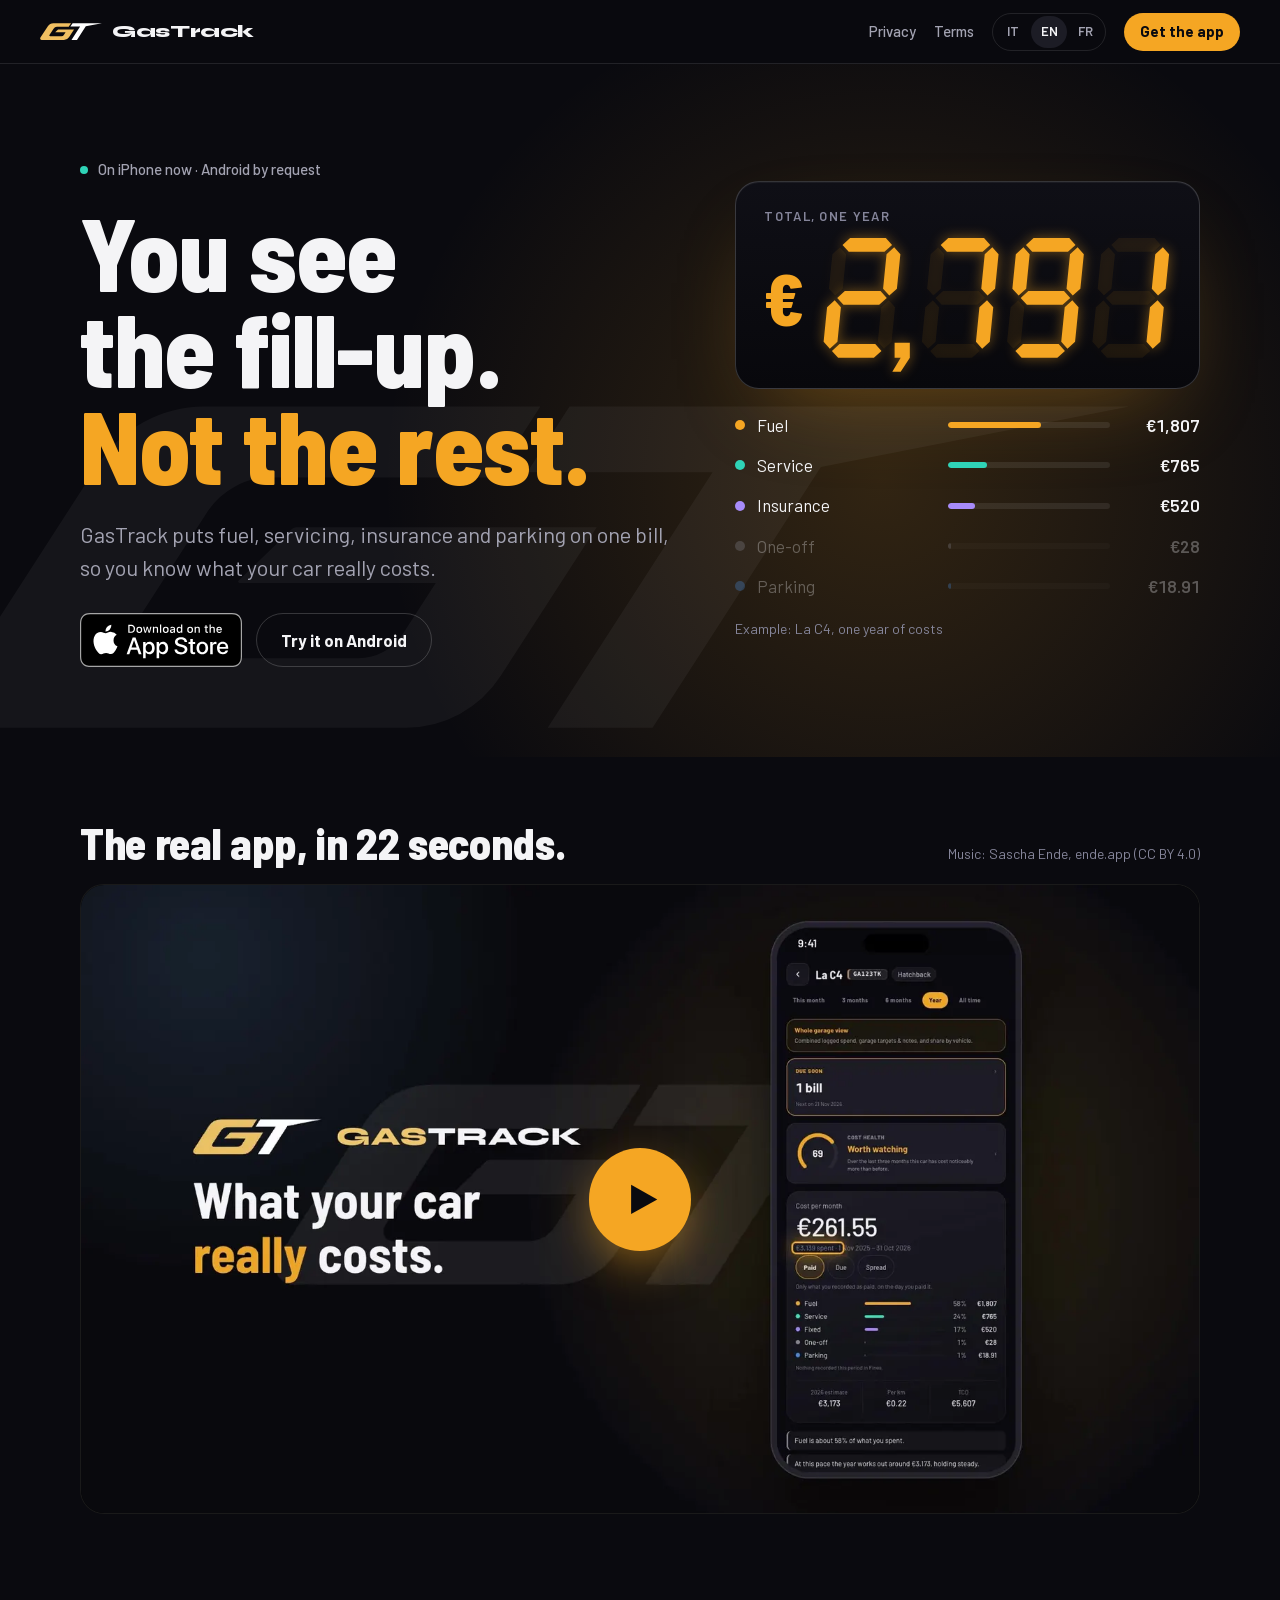
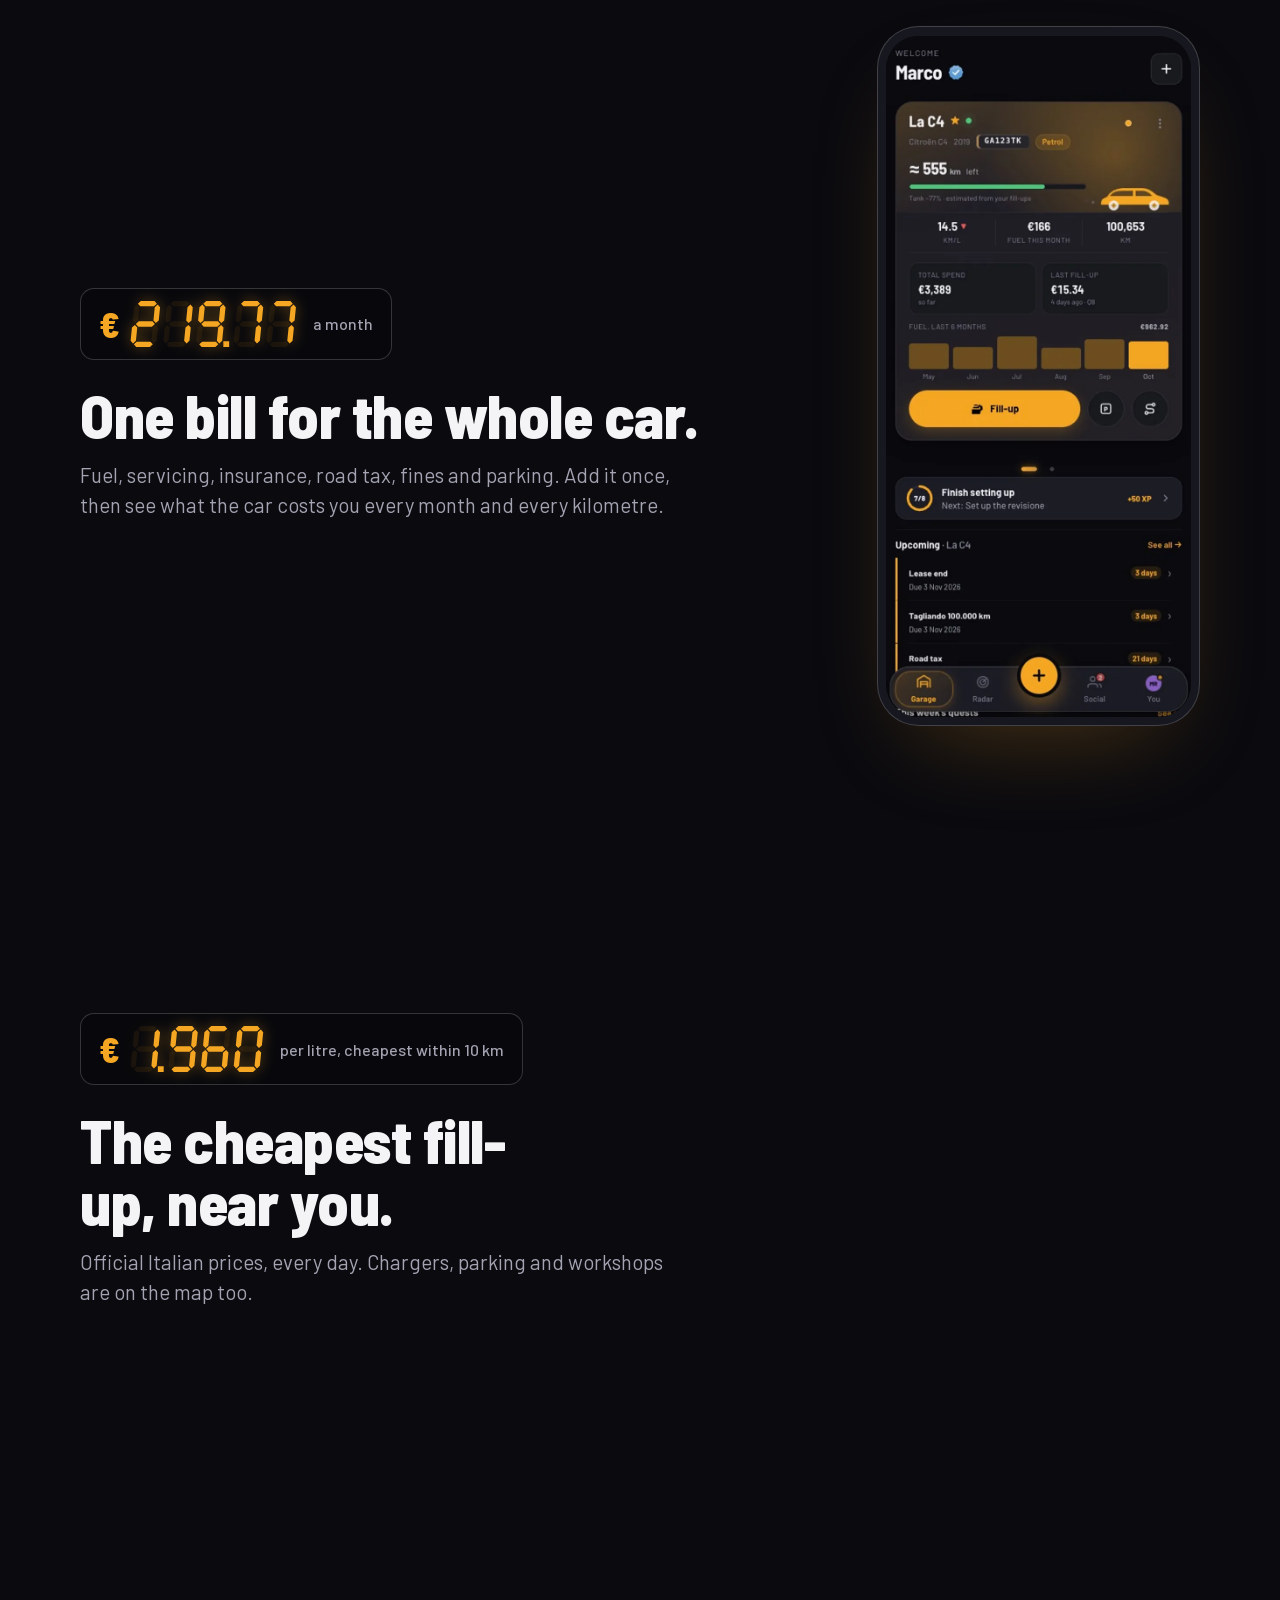
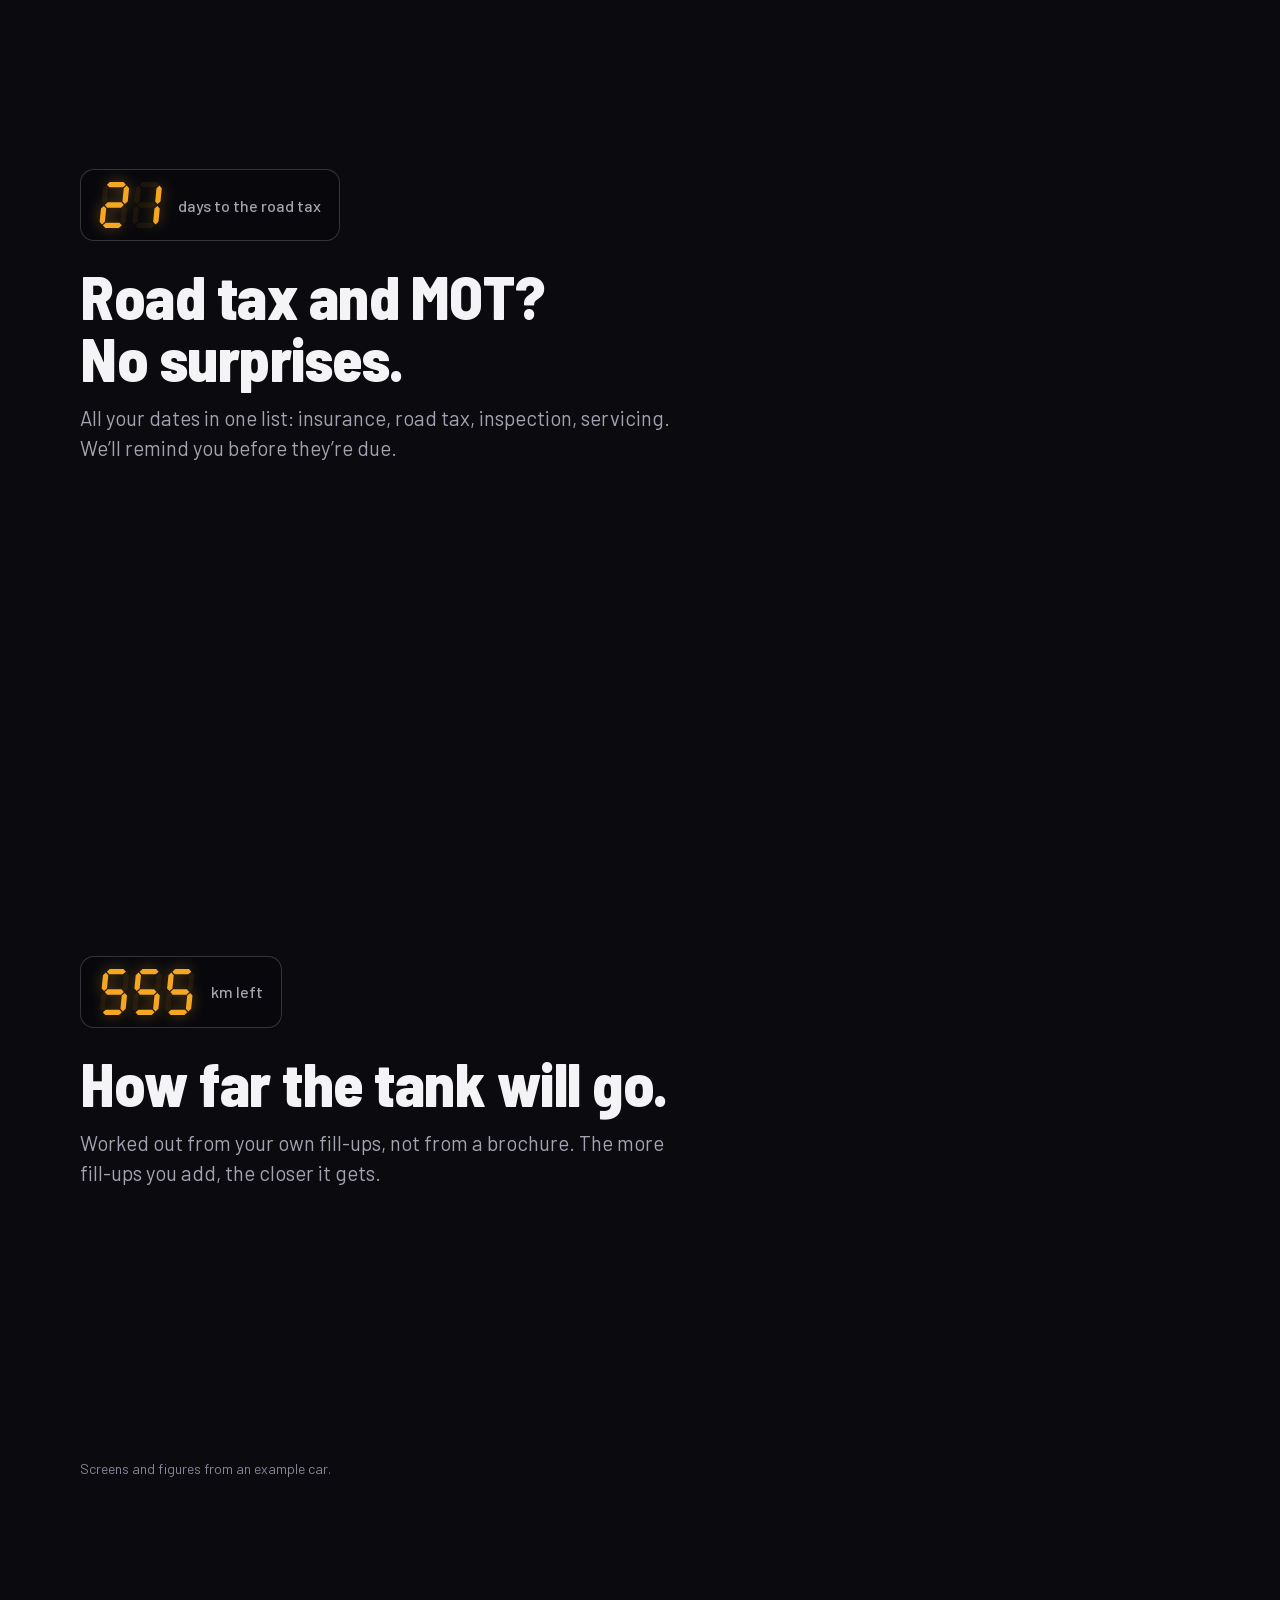
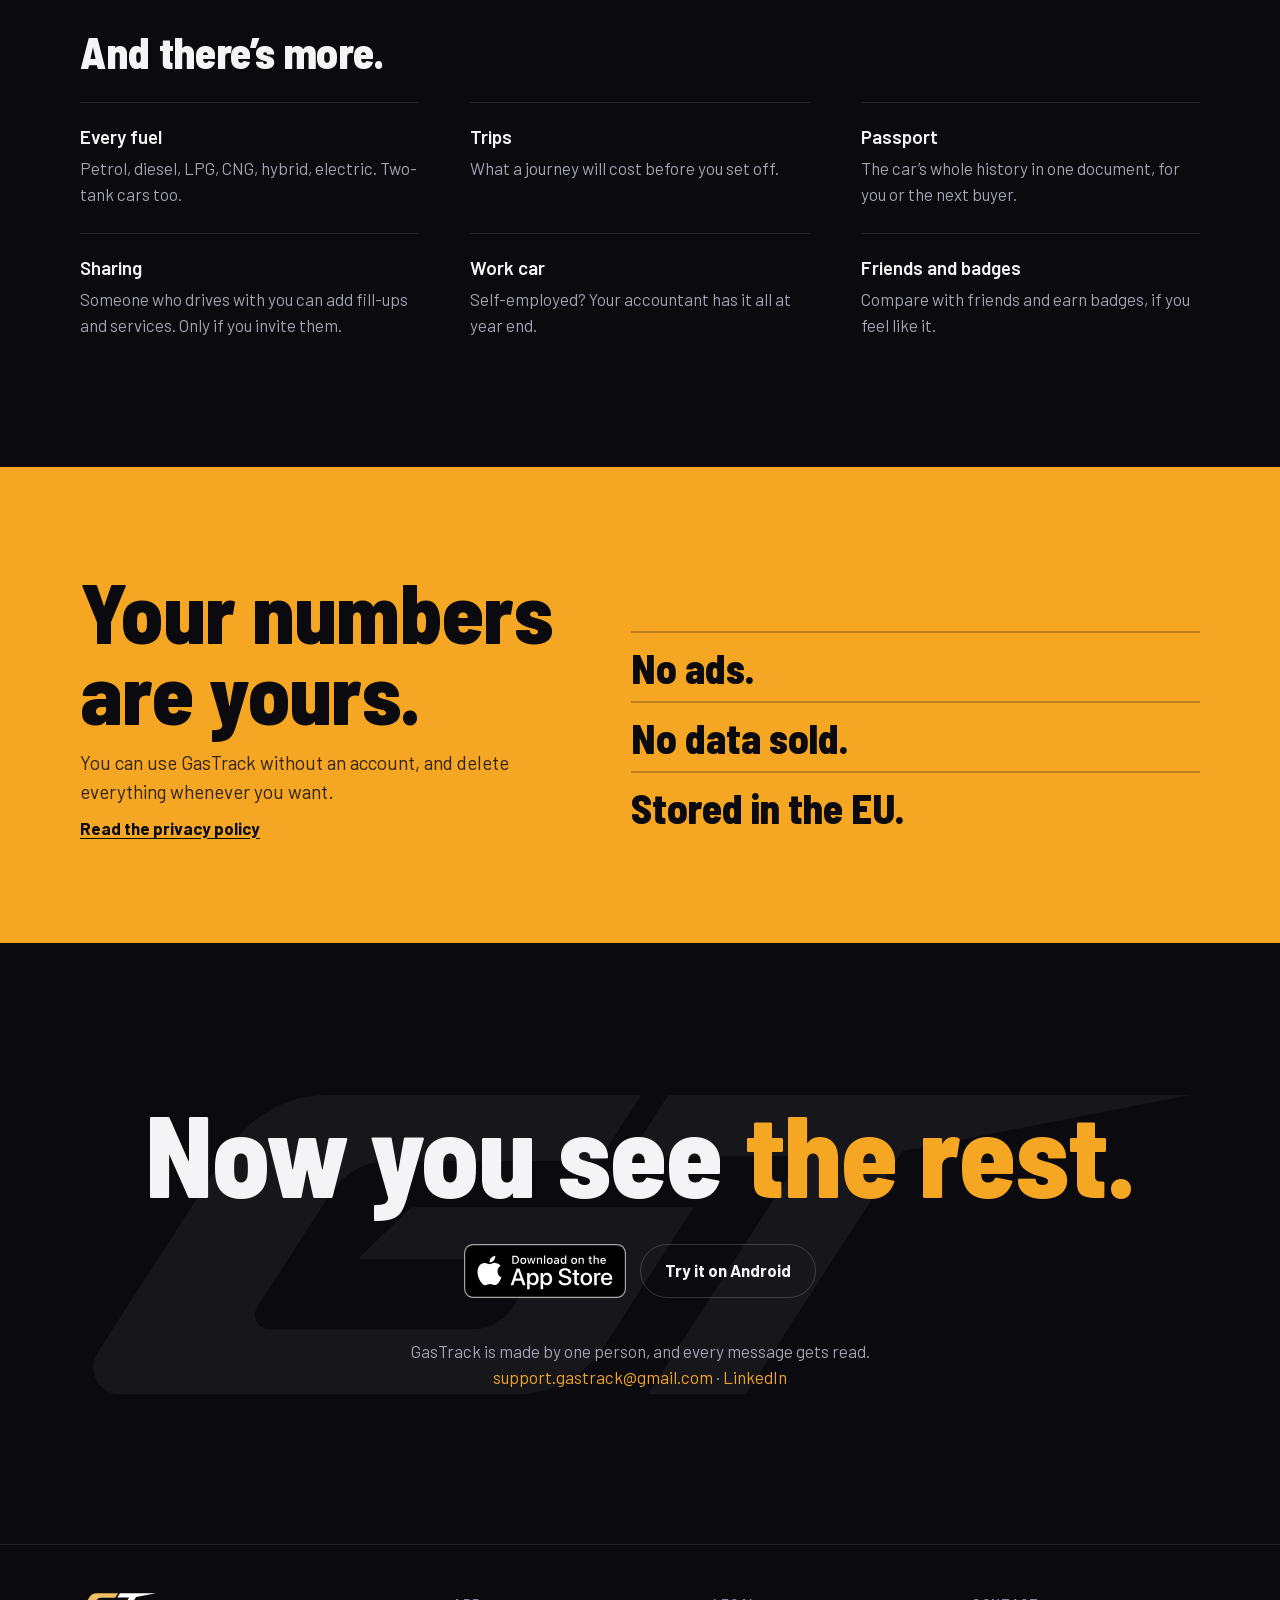
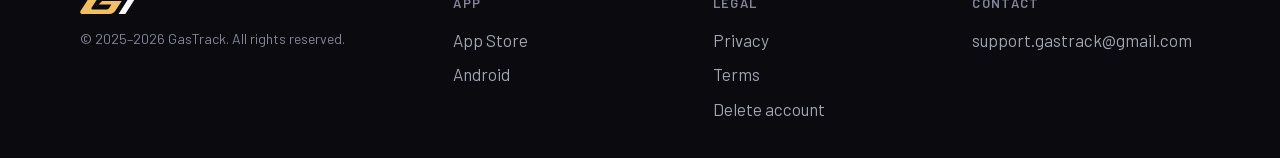
==== commit 5a976f1f: "Site: new design, built around the launch film and the pump display Every page rebuilt in the app's " ====
--- a/index.html
+++ b/index.html
@@ -3,116 +3,217 @@
 <head>
   <meta charset="utf-8" />
   <meta name="viewport" content="width=device-width, initial-scale=1" />
-  <title>GasTrack — Your vehicle, under control.</title>
-  <meta name="description" content="GasTrack — fuel, parking, maintenance, and real costs. On the App Store for iPhone; Android in closed beta via the form on gastrack.eu." />
+  <title>GasTrack · You see the fill-up. Not the rest.</title>
+  <meta name="description" content="GasTrack puts fuel, servicing, insurance and parking on one bill, so you know what your car really costs. On the App Store for iPhone; Android in beta." />
   <meta name="apple-itunes-app" content="app-id=6762223301" />
   <meta name="copyright" content="© 2025–2026 GasTrack. All rights reserved." />
-  <!-- Favicon -->
+  <!-- What a shared link shows. Italian, because that is who it gets shared with first. -->
+  <meta property="og:type" content="website" />
+  <meta property="og:site_name" content="GasTrack" />
+  <meta property="og:url" content="https://gastrack.eu/" />
+  <meta property="og:title" content="GasTrack · Il pieno lo vedi. Il resto no." />
+  <meta property="og:description" content="Carburante, manutenzione, assicurazione e parcheggio in un conto solo, così sai quanto ti costa davvero l’auto." />
+  <meta property="og:image" content="https://gastrack.eu/assets/media/og.jpg" />
+  <meta property="og:image:width" content="1200" />
+  <meta property="og:image:height" content="630" />
+  <meta property="og:locale" content="it_IT" />
+  <meta property="og:locale:alternate" content="en_GB" />
+  <meta property="og:locale:alternate" content="fr_FR" />
+  <meta name="twitter:card" content="summary_large_image" />
   <link rel="icon" href="/favicon.svg" type="image/svg+xml">
   <link rel="icon" type="image/png" sizes="32x32" href="/favicon-32x32.png">
   <link rel="icon" type="image/png" sizes="16x16" href="/favicon-16x16.png">
   <link rel="apple-touch-icon" sizes="180x180" href="/apple-touch-icon.png">
-  <!-- PWA / social sharing -->
   <link rel="manifest" href="/site.webmanifest">
   <meta name="theme-color" content="#0A0A0F">
-  <link rel="stylesheet" href="css/style.css" />
+  <link rel="preload" as="font" type="font/woff2" href="/fonts/barlow-semi-condensed-800-normal-latin.woff2" crossorigin>
+  <link rel="stylesheet" href="/css/style.css" />
+  <script>document.documentElement.classList.add("js")</script>
 </head>
 <body data-page="home">
   <nav class="nav">
-    <a href="https://gastrack.eu/" class="nav-logo">GasTrack</a>
-    <div class="nav-links">
-      <a href="https://gastrack.eu/" class="nav-link active" data-i18n="nav_home">Home</a>
-      <a href="https://gastrack.eu/privacy.html" class="nav-link" data-i18n="nav_privacy">Privacy</a>
-      <a href="https://gastrack.eu/terms.html" class="nav-link" data-i18n="nav_terms">Terms</a>
-      <div class="lang-switcher">
+    <a href="/" class="nav-brand" aria-label="GasTrack"><img src="/assets/gt-logo.svg" alt="" width="62" height="17" /><span class="wordmark">GasTrack</span></a>
+    <div class="nav-end">
+      <a href="/privacy.html" class="nav-link" data-i18n="nav_privacy">Privacy</a>
+      <a href="/terms.html" class="nav-link" data-i18n="nav_terms">Terms</a>
+      <div class="lang-switcher" role="group" data-i18n-aria="lang_aria" aria-label="Language">
+        <button type="button" class="lang-btn" data-lang="it" onclick="setLang('it')">IT</button>
         <button type="button" class="lang-btn" data-lang="en" onclick="setLang('en')">EN</button>
-        <button type="button" class="lang-btn" data-lang="it" onclick="setLang('it')">IT</button>
         <button type="button" class="lang-btn" data-lang="fr" onclick="setLang('fr')">FR</button>
       </div>
+      <a class="nav-cta" href="https://apps.apple.com/app/id6762223301" rel="noopener noreferrer" data-get-app data-i18n="nav_get">Get the app</a>
     </div>
   </nav>
 
   <main>
-    <section class="hero container">
-      <div class="badge fade-in delay-1"><span aria-hidden="true">⚡</span> <span data-i18n="home_badge">On the App Store · Android in beta</span></div>
-      <h1 class="display fade-in delay-1">
-        <span data-i18n="home_headline_1">Your vehicle,</span><br />
-        <span class="accent fade-in delay-2" data-i18n="home_headline_2">under control.</span>
-      </h1>
-      <p class="sub fade-in delay-3" data-i18n="home_sub" data-i18n-html="true">GasTrack helps you track fuel, parking, maintenance, and real costs — with optional radar, social, and gamification. Built for drivers who want clarity, not clutter. <strong>On iPhone</strong>, it is on the App Store. <strong>On Android</strong>, it is in a closed beta — use the <strong>beta request form</strong> on this site to ask to be added.</p>
-      <div class="btn-row fade-in delay-4">
-        <a class="btn btn-primary" href="https://apps.apple.com/app/id6762223301" rel="noopener noreferrer" data-i18n="home_cta_primary">Download on the App Store</a>
-        <a class="btn btn-secondary" href="https://gastrack.eu/beta-access.html" rel="noopener noreferrer" data-i18n="home_cta_secondary">Android beta access</a>
-      </div>
-    </section>
-
-    <section class="section container">
-      <span class="label fade-in" data-i18n="home_features_label">What GasTrack does</span>
-      <div class="features-grid">
-        <article class="card card-accent fade-in delay-1">
-          <div class="feat-emoji" aria-hidden="true">⛽</div>
-          <h2 class="feat-title" data-i18n="home_feat1_title">Fuel tracking</h2>
-          <p class="feat-body" data-i18n="home_feat1_body">Log every fill-up, track consumption, and spot trends. Supports petrol, diesel, LPG, methane, electric, and hybrid vehicles.</p>
-        </article>
-        <article class="card card-accent fade-in delay-2">
-          <div class="feat-emoji" aria-hidden="true">🅿️</div>
-          <h2 class="feat-title" data-i18n="home_feat2_title">Parking &amp; maintenance</h2>
-          <p class="feat-body" data-i18n="home_feat2_body">Never lose track of a parking session or service record. GasTrack keeps your full vehicle history in one place.</p>
-        </article>
-        <article class="card card-accent fade-in delay-3">
-          <div class="feat-emoji" aria-hidden="true">📊</div>
-          <h2 class="feat-title" data-i18n="home_feat3_title">Real costs</h2>
-          <p class="feat-body" data-i18n="home_feat3_body">See what your vehicle actually costs per month — fuel, insurance, tax, finance, maintenance, all in one dashboard.</p>
-        </article>
-        <article class="card card-accent fade-in delay-4">
-          <div class="feat-emoji" aria-hidden="true">📡</div>
-          <h2 class="feat-title" data-i18n="home_feat4_title">Radar</h2>
-          <p class="feat-body" data-i18n="home_feat4_body" data-i18n-html="true">Find nearby fuel stations with live prices and community ratings.</p>
-        </article>
-        <article class="card card-accent fade-in delay-5">
-          <div class="feat-emoji" aria-hidden="true">👥</div>
-          <h2 class="feat-title" data-i18n="home_feat5_title">Social</h2>
-          <p class="feat-body" data-i18n="home_feat5_body">Compare efficiency with friends, share achievements, and see how your driving stacks up.</p>
-        </article>
-        <article class="card card-accent fade-in delay-6">
-          <div class="feat-emoji" aria-hidden="true">🏆</div>
-          <h2 class="feat-title" data-i18n="home_feat6_title">Gamification</h2>
-          <p class="feat-body" data-i18n="home_feat6_body">Earn XP, level up, and unlock achievements as you track your vehicle. Staying on top of costs has never been this satisfying.</p>
-        </article>
-      </div>
-    </section>
-
-    <section class="section container section--tight">
-      <div class="card fade-in" style="text-align: center; max-width: 520px; margin: 0 auto;">
-        <span class="label" data-i18n="home_contact_label">Contact</span>
-        <h2 style="font-size: 1.5rem; margin-bottom: 12px;" data-i18n="home_contact_title">Questions or feedback?</h2>
-        <p style="margin-bottom: 20px;" data-i18n="home_contact_body" data-i18n-html="true">GasTrack is built by an independent developer. On Android, use the <strong>beta access form</strong> to request an invite; for anything else, email us — we read every message.</p>
-        <div style="display: flex; flex-wrap: wrap; gap: 12px; justify-content: center; align-items: center;">
-          <a class="btn btn-primary" href="mailto:support.gastrack@gmail.com">support.gastrack@gmail.com</a>
-          <a
-            class="btn btn-ghost"
-            href="https://www.linkedin.com/in/terry-boakye-yiadom-a8738426a/"
-            rel="me noopener noreferrer"
-            target="_blank"
-            data-i18n="home_contact_linkedin"
-          >LinkedIn</a>
-        </div>
+    <section class="hero">
+      <img class="hero-mark" src="/assets/gt-mark.svg" alt="" aria-hidden="true" />
+      <div class="wrap hero-grid">
+        <div>
+          <p class="status" data-i18n="home_badge">On the App Store · Android in beta</p>
+          <h1 class="headline">
+            <span data-i18n="home_h1_a">You see the fill-up.</span>
+            <span class="lights-up" data-i18n="home_h1_b">Not the rest.</span>
+          </h1>
+          <p class="sub" data-i18n="home_sub">GasTrack puts fuel, servicing, insurance and parking on one bill, so you know what your car really costs.</p>
+          <div class="store" data-store>
+            <a class="store-badge" href="https://apps.apple.com/app/id6762223301" rel="noopener noreferrer" data-ios>
+              <img src="/assets/badges/app-store-en.svg" data-badge data-i18n-alt="home_store_alt" alt="Download on the App Store" width="162" height="54" />
+            </a>
+            <a class="btn btn-secondary" href="/beta-access.html" data-android data-i18n="home_android">Android beta access</a>
+          </div>
+        </div>
+
+        <aside class="pump" id="pump">
+          <div class="pump-plate">
+            <span class="pump-label" data-i18n="pump_label">Total, one year</span>
+            <div class="pump-read">
+              <span class="pump-euro" aria-hidden="true">€</span>
+              <span class="seg" id="pump-digits" role="img"></span>
+            </div>
+          </div>
+          <ul class="pump-rows">
+            <li style="--c: var(--cost-fuel)"><span class="pump-dot"></span><span data-i18n="cost_fuel">Fuel</span><span class="pump-bar"><i></i></span><span class="pump-amount"></span></li>
+            <li style="--c: var(--cost-service)"><span class="pump-dot"></span><span data-i18n="cost_service">Service</span><span class="pump-bar"><i></i></span><span class="pump-amount"></span></li>
+            <li style="--c: var(--cost-insurance)"><span class="pump-dot"></span><span data-i18n="cost_insurance">Insurance</span><span class="pump-bar"><i></i></span><span class="pump-amount"></span></li>
+            <li style="--c: var(--cost-oneoff)"><span class="pump-dot"></span><span data-i18n="cost_oneoff">One-off</span><span class="pump-bar"><i></i></span><span class="pump-amount"></span></li>
+            <li style="--c: var(--cost-parking)"><span class="pump-dot"></span><span data-i18n="cost_parking">Parking</span><span class="pump-bar"><i></i></span><span class="pump-amount"></span></li>
+          </ul>
+          <p class="pump-note" data-i18n="pump_note">La C4, one year of costs · demo garage in the app</p>
+        </aside>
+      </div>
+    </section>
+
+    <section class="film wrap" id="film">
+      <div class="film-head">
+        <h2 data-i18n="film_title">The real app, in 22 seconds.</h2>
+        <p class="film-credit" data-i18n="film_credit">Music: Sascha Ende, ende.app (CC BY 4.0)</p>
+      </div>
+      <div class="film-frame">
+        <video id="film-video" playsinline preload="none"></video>
+        <button type="button" class="film-play" id="film-play" data-i18n-aria="film_play" aria-label="Play the video">
+          <span><svg viewBox="0 0 24 24" aria-hidden="true"><path d="M4 2.5v19L21 12z" /></svg></span>
+        </button>
+      </div>
+    </section>
+
+    <section class="tour">
+      <div class="wrap tour-grid">
+        <div class="tour-steps">
+          <article class="step" data-step="costs">
+            <span class="plate"><span class="plate-read"><span class="plate-euro" aria-hidden="true">€</span><span class="seg" data-num="219.77" data-dec="2"></span></span><span class="plate-unit" data-i18n="step1_unit">a month</span></span>
+            <h2 data-i18n="step1_title">One bill for the whole car.</h2>
+            <p data-i18n="step1_body">Fuel, servicing, insurance, road tax, fines and parking. Log it once, then see what the car costs you every month and every kilometre.</p>
+            <div class="phone phone--inline"><div class="phone-screen"><img data-shot="costs" data-i18n-alt="shot_costs" alt="" loading="lazy" /></div></div>
+          </article>
+
+          <article class="step" data-step="radar">
+            <span class="plate"><span class="plate-read"><span class="plate-euro" aria-hidden="true">€</span><span class="seg" data-num="1.96" data-dec="3"></span></span><span class="plate-unit" data-i18n="step2_unit">per litre, cheapest within 10 km</span></span>
+            <h2 data-i18n="step2_title">The cheapest fill-up, near you.</h2>
+            <p data-i18n="step2_body">Official Italian prices, every day, from the Ministry’s open data. Chargers, parking and workshops are on the map too.</p>
+            <div class="phone phone--inline"><div class="phone-screen"><img data-shot="radar" data-i18n-alt="shot_radar" alt="" loading="lazy" /></div></div>
+          </article>
+
+          <article class="step" data-step="due">
+            <span class="plate"><span class="plate-read"><span class="seg" data-num="21"></span></span><span class="plate-unit" data-i18n="step3_unit">days to the road tax</span></span>
+            <h2 data-i18n="step3_title">Road tax and MOT? No surprises.</h2>
+            <p data-i18n="step3_body">Everything with a date lands on one timeline: insurance, road tax, inspection, servicing. We’ll remind you before it’s due.</p>
+            <div class="phone phone--inline"><div class="phone-screen"><img data-shot="due" data-i18n-alt="shot_due" alt="" loading="lazy" /></div></div>
+          </article>
+
+          <article class="step" data-step="home">
+            <span class="plate"><span class="plate-read"><span class="seg" data-num="555"></span></span><span class="plate-unit" data-i18n="step4_unit">km left</span></span>
+            <h2 data-i18n="step4_title">How far the tank will go.</h2>
+            <p data-i18n="step4_body">Worked out from your own fill-ups, not from a brochure. The more you log, the closer it gets.</p>
+            <div class="phone phone--inline"><div class="phone-screen"><img data-shot="home" data-i18n-alt="shot_home" alt="" loading="lazy" /></div></div>
+          </article>
+
+          <p class="tour-note" data-i18n="tour_note">Screens and figures from the demo garage in the app.</p>
+        </div>
+
+        <div class="tour-phone" aria-hidden="true">
+          <div class="phone"><div class="phone-screen">
+            <img data-shot="costs" class="on" alt="" />
+            <img data-shot="radar" alt="" />
+            <img data-shot="due" alt="" />
+            <img data-shot="home" alt="" />
+          </div></div>
+        </div>
+      </div>
+    </section>
+
+    <section class="also wrap">
+      <h2 data-i18n="also_title">And there’s more.</h2>
+      <ul class="also-grid">
+        <li><h3 data-i18n="also1_t">Every fuel</h3><p data-i18n="also1_b">Petrol, diesel, LPG, CNG, hybrid, electric. Two-tank cars too.</p></li>
+        <li><h3 data-i18n="also2_t">Trips</h3><p data-i18n="also2_b">What a journey will cost before you set off.</p></li>
+        <li><h3 data-i18n="also3_t">Passport</h3><p data-i18n="also3_b">The car’s whole history in one PDF, for you or the next buyer.</p></li>
+        <li><h3 data-i18n="also4_t">Sharing</h3><p data-i18n="also4_b">A co-driver can log fuel and services. By invitation only.</p></li>
+        <li><h3 data-i18n="also5_t">Work car</h3><p data-i18n="also5_b">Self-employed? Your accountant has it all at year end.</p></li>
+        <li><h3 data-i18n="also6_t">Friends and badges</h3><p data-i18n="also6_b">Compare with friends and earn badges, if you feel like it.</p></li>
+      </ul>
+    </section>
+
+    <section class="band">
+      <div class="wrap band-grid">
+        <div>
+          <h2 data-i18n="band_title">Your numbers are yours.</h2>
+          <p data-i18n="band_body">You can use GasTrack without an account, and delete everything whenever you want.</p>
+          <a href="/privacy.html" data-i18n="band_link">Read the privacy policy</a>
+        </div>
+        <ul class="band-list">
+          <li data-i18n="band_1">No ads.</li>
+          <li data-i18n="band_2">No data sold.</li>
+          <li data-i18n="band_3">Stored in the EU.</li>
+        </ul>
+      </div>
+    </section>
+
+    <section class="end">
+      <img class="end-mark" src="/assets/gt-mark.svg" alt="" aria-hidden="true" />
+      <div class="wrap">
+        <h2 data-i18n="end_title" data-i18n-html="true">Now you see <em>the rest.</em></h2>
+        <div class="store" data-store>
+          <a class="store-badge" href="https://apps.apple.com/app/id6762223301" rel="noopener noreferrer" data-ios>
+            <img src="/assets/badges/app-store-en.svg" data-badge data-i18n-alt="home_store_alt" alt="Download on the App Store" width="162" height="54" />
+          </a>
+          <a class="btn btn-secondary" href="/beta-access.html" data-android data-i18n="home_android">Android beta access</a>
+        </div>
+        <p class="end-contact"><span data-i18n="end_contact">GasTrack is built by an independent developer. We read every message.</span><br /><a href="mailto:support.gastrack@gmail.com">support.gastrack@gmail.com</a> · <a href="https://www.linkedin.com/in/terry-boakye-yiadom-a8738426a/" rel="me noopener noreferrer" target="_blank">LinkedIn</a></p>
       </div>
     </section>
   </main>
 
   <footer class="footer">
-    <div class="footer-logo">GasTrack · gastrack.eu</div>
-    <div class="footer-links">
-      <a href="https://gastrack.eu/" class="footer-link" data-i18n="nav_home">Home</a>
-      <a href="https://gastrack.eu/privacy.html" class="footer-link" data-i18n="nav_privacy">Privacy</a>
-      <a href="https://gastrack.eu/terms.html" class="footer-link" data-i18n="nav_terms">Terms</a>
-      <a href="https://gastrack.eu/beta-access.html" class="footer-link" data-i18n="footer_beta_access">Android beta</a>
-      <a href="https://gastrack.eu/delete-account.html" class="footer-link" data-i18n="footer_delete_account" style="color: var(--text-tertiary);">Delete account</a>
-      <a href="mailto:support.gastrack@gmail.com" class="footer-link">support.gastrack@gmail.com</a>
+    <div class="wrap footer-grid">
+      <div class="footer-brand">
+        <img src="/assets/gt-logo.svg" alt="GasTrack" width="76" height="21" />
+        <p class="footer-copy" data-i18n="footer_copy">© 2025–2026 GasTrack. All rights reserved.</p>
+      </div>
+      <div>
+        <h3 data-i18n="footer_app">App</h3>
+        <ul>
+          <li><a href="https://apps.apple.com/app/id6762223301" rel="noopener noreferrer">App Store</a></li>
+          <li><a href="/beta-access.html" data-i18n="footer_beta_access">Android beta</a></li>
+        </ul>
+      </div>
+      <div>
+        <h3 data-i18n="footer_legal">Legal</h3>
+        <ul>
+          <li><a href="/privacy.html" data-i18n="nav_privacy">Privacy</a></li>
+          <li><a href="/terms.html" data-i18n="nav_terms">Terms</a></li>
+          <li><a href="/delete-account.html" data-i18n="footer_delete_account">Delete account</a></li>
+        </ul>
+      </div>
+      <div class="footer-contact">
+        <h3 data-i18n="footer_contact">Contact</h3>
+        <ul>
+          <li><a href="mailto:support.gastrack@gmail.com">support.gastrack@gmail.com</a></li>
+        </ul>
+      </div>
     </div>
-    <p class="footer-copy" data-i18n="footer_copy">© 2025–2026 GasTrack. All rights reserved.</p>
   </footer>
-  <script src="js/i18n.js"></script>
+  <script src="/js/i18n.js"></script>
+  <script src="/js/site.js"></script>
 </body>
 </html>
--- a/css/style.css
+++ b/css/style.css
@@ -1,21 +1,102 @@
 /*
- * Syne and DM Sans, served from this site (SIL Open Font License 1.1: fonts/OFL.txt). Loaded from
- * Google Fonts they told Google about every visitor before anyone had agreed to anything.
+ * GasTrack public site. The look of the app and the launch film: Barlow, gold on near-black,
+ * pump digits. Fonts are served from this site (SIL Open Font License 1.1: fonts/OFL.txt), so a
+ * visit tells nobody else about the visitor.
  */
 @font-face {
-  font-family: "DM Sans";
+  font-family: "Barlow";
   font-style: normal;
-  font-weight: 300 600;
+  font-weight: 400;
   font-display: swap;
-  src: url("../fonts/dm-sans-latin-ext.woff2") format("woff2");
+  src: url("/fonts/barlow-400-normal-latin-ext.woff2") format("woff2");
   unicode-range: U+0100-02BA, U+02BD-02C5, U+02C7-02CC, U+02CE-02D7, U+02DD-02FF, U+0304, U+0308, U+0329, U+1D00-1DBF, U+1E00-1E9F, U+1EF2-1EFF, U+2020, U+20A0-20AB, U+20AD-20C4, U+2113, U+2C60-2C7F, U+A720-A7FF;
 }
 @font-face {
-  font-family: "DM Sans";
+  font-family: "Barlow";
   font-style: normal;
-  font-weight: 300 600;
+  font-weight: 400;
   font-display: swap;
-  src: url("../fonts/dm-sans-latin.woff2") format("woff2");
+  src: url("/fonts/barlow-400-normal-latin.woff2") format("woff2");
+  unicode-range: U+0000-00FF, U+0131, U+0152-0153, U+02BB-02BC, U+02C6, U+02DA, U+02DC, U+0304, U+0308, U+0329, U+2000-206F, U+20AC, U+2122, U+2191, U+2193, U+2212, U+2215, U+FEFF, U+FFFD;
+}
+@font-face {
+  font-family: "Barlow";
+  font-style: normal;
+  font-weight: 500;
+  font-display: swap;
+  src: url("/fonts/barlow-500-normal-latin-ext.woff2") format("woff2");
+  unicode-range: U+0100-02BA, U+02BD-02C5, U+02C7-02CC, U+02CE-02D7, U+02DD-02FF, U+0304, U+0308, U+0329, U+1D00-1DBF, U+1E00-1E9F, U+1EF2-1EFF, U+2020, U+20A0-20AB, U+20AD-20C4, U+2113, U+2C60-2C7F, U+A720-A7FF;
+}
+@font-face {
+  font-family: "Barlow";
+  font-style: normal;
+  font-weight: 500;
+  font-display: swap;
+  src: url("/fonts/barlow-500-normal-latin.woff2") format("woff2");
+  unicode-range: U+0000-00FF, U+0131, U+0152-0153, U+02BB-02BC, U+02C6, U+02DA, U+02DC, U+0304, U+0308, U+0329, U+2000-206F, U+20AC, U+2122, U+2191, U+2193, U+2212, U+2215, U+FEFF, U+FFFD;
+}
+@font-face {
+  font-family: "Barlow";
+  font-style: normal;
+  font-weight: 600;
+  font-display: swap;
+  src: url("/fonts/barlow-600-normal-latin-ext.woff2") format("woff2");
+  unicode-range: U+0100-02BA, U+02BD-02C5, U+02C7-02CC, U+02CE-02D7, U+02DD-02FF, U+0304, U+0308, U+0329, U+1D00-1DBF, U+1E00-1E9F, U+1EF2-1EFF, U+2020, U+20A0-20AB, U+20AD-20C4, U+2113, U+2C60-2C7F, U+A720-A7FF;
+}
+@font-face {
+  font-family: "Barlow";
+  font-style: normal;
+  font-weight: 600;
+  font-display: swap;
+  src: url("/fonts/barlow-600-normal-latin.woff2") format("woff2");
+  unicode-range: U+0000-00FF, U+0131, U+0152-0153, U+02BB-02BC, U+02C6, U+02DA, U+02DC, U+0304, U+0308, U+0329, U+2000-206F, U+20AC, U+2122, U+2191, U+2193, U+2212, U+2215, U+FEFF, U+FFFD;
+}
+@font-face {
+  font-family: "Barlow";
+  font-style: normal;
+  font-weight: 700;
+  font-display: swap;
+  src: url("/fonts/barlow-700-normal-latin-ext.woff2") format("woff2");
+  unicode-range: U+0100-02BA, U+02BD-02C5, U+02C7-02CC, U+02CE-02D7, U+02DD-02FF, U+0304, U+0308, U+0329, U+1D00-1DBF, U+1E00-1E9F, U+1EF2-1EFF, U+2020, U+20A0-20AB, U+20AD-20C4, U+2113, U+2C60-2C7F, U+A720-A7FF;
+}
+@font-face {
+  font-family: "Barlow";
+  font-style: normal;
+  font-weight: 700;
+  font-display: swap;
+  src: url("/fonts/barlow-700-normal-latin.woff2") format("woff2");
+  unicode-range: U+0000-00FF, U+0131, U+0152-0153, U+02BB-02BC, U+02C6, U+02DA, U+02DC, U+0304, U+0308, U+0329, U+2000-206F, U+20AC, U+2122, U+2191, U+2193, U+2212, U+2215, U+FEFF, U+FFFD;
+}
+@font-face {
+  font-family: "Barlow Semi Condensed";
+  font-style: normal;
+  font-weight: 700;
+  font-display: swap;
+  src: url("/fonts/barlow-semi-condensed-700-normal-latin-ext.woff2") format("woff2");
+  unicode-range: U+0100-02BA, U+02BD-02C5, U+02C7-02CC, U+02CE-02D7, U+02DD-02FF, U+0304, U+0308, U+0329, U+1D00-1DBF, U+1E00-1E9F, U+1EF2-1EFF, U+2020, U+20A0-20AB, U+20AD-20C4, U+2113, U+2C60-2C7F, U+A720-A7FF;
+}
+@font-face {
+  font-family: "Barlow Semi Condensed";
+  font-style: normal;
+  font-weight: 700;
+  font-display: swap;
+  src: url("/fonts/barlow-semi-condensed-700-normal-latin.woff2") format("woff2");
+  unicode-range: U+0000-00FF, U+0131, U+0152-0153, U+02BB-02BC, U+02C6, U+02DA, U+02DC, U+0304, U+0308, U+0329, U+2000-206F, U+20AC, U+2122, U+2191, U+2193, U+2212, U+2215, U+FEFF, U+FFFD;
+}
+@font-face {
+  font-family: "Barlow Semi Condensed";
+  font-style: normal;
+  font-weight: 800;
+  font-display: swap;
+  src: url("/fonts/barlow-semi-condensed-800-normal-latin-ext.woff2") format("woff2");
+  unicode-range: U+0100-02BA, U+02BD-02C5, U+02C7-02CC, U+02CE-02D7, U+02DD-02FF, U+0304, U+0308, U+0329, U+1D00-1DBF, U+1E00-1E9F, U+1EF2-1EFF, U+2020, U+20A0-20AB, U+20AD-20C4, U+2113, U+2C60-2C7F, U+A720-A7FF;
+}
+@font-face {
+  font-family: "Barlow Semi Condensed";
+  font-style: normal;
+  font-weight: 800;
+  font-display: swap;
+  src: url("/fonts/barlow-semi-condensed-800-normal-latin.woff2") format("woff2");
   unicode-range: U+0000-00FF, U+0131, U+0152-0153, U+02BB-02BC, U+02C6, U+02DA, U+02DC, U+0304, U+0308, U+0329, U+2000-206F, U+20AC, U+2122, U+2191, U+2193, U+2212, U+2215, U+FEFF, U+FFFD;
 }
 @font-face {
@@ -23,7 +104,7 @@
   font-style: normal;
   font-weight: 700 800;
   font-display: swap;
-  src: url("../fonts/syne-latin-ext.woff2") format("woff2");
+  src: url("/fonts/syne-latin-ext.woff2") format("woff2");
   unicode-range: U+0100-02BA, U+02BD-02C5, U+02C7-02CC, U+02CE-02D7, U+02DD-02FF, U+0304, U+0308, U+0329, U+1D00-1DBF, U+1E00-1E9F, U+1EF2-1EFF, U+2020, U+20A0-20AB, U+20AD-20C4, U+2113, U+2C60-2C7F, U+A720-A7FF;
 }
 @font-face {
@@ -31,12 +112,11 @@
   font-style: normal;
   font-weight: 700 800;
   font-display: swap;
-  src: url("../fonts/syne-latin.woff2") format("woff2");
+  src: url("/fonts/syne-latin.woff2") format("woff2");
   unicode-range: U+0000-00FF, U+0131, U+0152-0153, U+02BB-02BC, U+02C6, U+02DA, U+02DC, U+0304, U+0308, U+0329, U+2000-206F, U+20AC, U+2122, U+2191, U+2193, U+2212, U+2215, U+FEFF, U+FFFD;
 }
 
-/* GasTrack public site — shared styles (Task 53) */
-
+/* ——— Base ——— */
 *,
 *::before,
 *::after {
@@ -45,284 +125,262 @@
   padding: 0;
 }
 
+:root {
+  color-scheme: dark;
+
+  --ground: #0a0a0f;
+  --surface: #13131a;
+  --raised: #1c1c25;
+  --plate: #08080c;
+  --line: rgba(255, 255, 255, 0.1);
+  --line-strong: rgba(255, 255, 255, 0.18);
+
+  --gold: #f5a623;
+  --gold-wash: rgba(245, 166, 35, 0.12);
+  --on-gold: #0a0a0f;
+  --text: #f4f4f6;
+  --muted: #a3a3b2;
+  --faint: #85859a;
+  --danger: #f0625f;
+  --ok: #2fd3b7;
+
+  /* The app's own colours for each kind of cost. */
+  --cost-fuel: #f5a623;
+  --cost-service: #2fd3b7;
+  --cost-insurance: #a78bfa;
+  --cost-oneoff: #8a8a95;
+  --cost-parking: #4a90e2;
+
+  --font-body: "Barlow", system-ui, -apple-system, "Segoe UI", sans-serif;
+  --font-display: "Barlow Semi Condensed", "Barlow", system-ui, sans-serif;
+  --font-brand: "Syne", "Barlow", sans-serif;
+
+  --radius: 16px;
+  --radius-lg: 24px;
+  --pill: 999px;
+  --nav-h: 64px;
+  --page: 1200px;
+  --gutter: clamp(16px, 4vw, 40px);
+
+  /* The names the email-link and invite pages use. */
+  --bg: var(--ground);
+  --bg-card: var(--surface);
+  --bg-elevated: var(--raised);
+  --accent: var(--gold);
+  --text-primary: var(--text);
+  --text-secondary: var(--muted);
+  --text-tertiary: var(--faint);
+  --border: var(--line);
+}
+
 html {
+  background: var(--ground);
   scroll-behavior: smooth;
-}
-
-:root {
-  --bg: #0a0a0a;
-  --bg-card: #141414;
-  --bg-elevated: #1a1a1a;
-  --accent: #f5a623;
-  --accent-dim: rgba(245, 166, 35, 0.12);
-  --text-primary: #ffffff;
-  --text-secondary: rgba(255, 255, 255, 0.6);
-  --text-tertiary: rgba(255, 255, 255, 0.35);
-  --border: rgba(255, 255, 255, 0.08);
-  --border-accent: rgba(245, 166, 35, 0.3);
-  --radius-md: 12px;
-  --radius-lg: 16px;
-  --radius-full: 9999px;
-  --font-display: "Syne", sans-serif;
-  --font-body: "DM Sans", sans-serif;
-  --max-width: 720px;
-  --nav-height: 64px;
+  scroll-padding-top: calc(var(--nav-h) + 16px);
+  -webkit-text-size-adjust: 100%;
 }
 
 body {
+  display: flex;
+  flex-direction: column;
+  min-height: 100vh;
+  overflow-x: clip;
   font-family: var(--font-body);
-  font-weight: 400;
-  font-size: 16px;
-  line-height: 1.6;
-  color: var(--text-primary);
-  background: var(--bg);
-  min-height: 100vh;
+  font-size: 1.0625rem;
+  line-height: 1.55;
+  color: var(--text);
+  background: var(--ground);
   -webkit-font-smoothing: antialiased;
 }
 
+main {
+  flex: 1;
+}
+
+[hidden] {
+  display: none !important;
+}
+
 a {
-  color: var(--accent);
+  color: var(--gold);
   text-decoration: none;
 }
 a:hover {
   text-decoration: underline;
 }
 
-img {
+img,
+video,
+svg {
+  display: block;
   max-width: 100%;
-  height: auto;
+}
+
+:focus-visible {
+  outline: 2px solid var(--gold);
+  outline-offset: 3px;
+  border-radius: 4px;
+}
+
+h1,
+h2 {
+  font-family: var(--font-display);
+  font-weight: 800;
+  line-height: 1;
+  letter-spacing: -0.008em;
+  text-wrap: balance;
+}
+
+h1 {
+  font-size: clamp(2.5rem, 5.4vw, 4.25rem);
+  margin-bottom: 14px;
+}
+
+h2 {
+  font-size: clamp(1.9rem, 3.4vw, 2.75rem);
+}
+
+p {
+  color: var(--muted);
+}
+
+strong {
+  color: var(--text);
+  font-weight: 600;
+}
+
+.wrap {
+  width: 100%;
+  max-width: var(--page);
+  margin-inline: auto;
+  padding-inline: var(--gutter);
+}
+
+.container {
+  width: 100%;
+  max-width: 760px;
+  margin-inline: auto;
+  padding-inline: var(--gutter);
+}
+
+.section {
+  padding-block: clamp(48px, 8vw, 88px);
+}
+
+.section--tight {
+  padding-block: clamp(36px, 6vw, 64px) clamp(48px, 8vw, 88px);
+}
+
+.label {
+  display: block;
+  margin-bottom: 12px;
+  font-size: 0.8125rem;
+  font-weight: 600;
+  letter-spacing: 0.1em;
+  text-transform: uppercase;
+  color: var(--faint);
+}
+
+.sub {
+  font-size: 1.1875rem;
+  line-height: 1.5;
+  color: var(--muted);
 }
 
 /* ——— Nav ——— */
 .nav {
   position: sticky;
   top: 0;
-  z-index: 100;
-  height: var(--nav-height);
+  z-index: 50;
   display: flex;
   align-items: center;
   justify-content: space-between;
-  padding: 0 20px;
-  background: rgba(10, 10, 10, 0.85);
-  backdrop-filter: blur(20px);
-  -webkit-backdrop-filter: blur(20px);
-  border-bottom: 1px solid var(--border);
-}
-
-.nav-logo {
-  font-family: var(--font-display);
+  gap: 12px;
+  height: var(--nav-h);
+  padding-inline: var(--gutter);
+  background: rgba(10, 10, 15, 0.82);
+  -webkit-backdrop-filter: blur(18px);
+  backdrop-filter: blur(18px);
+  border-bottom: 1px solid var(--line);
+}
+
+.nav-brand {
+  display: inline-flex;
+  align-items: center;
+  gap: 10px;
+  color: var(--text);
+}
+.nav-brand:hover {
+  text-decoration: none;
+}
+.nav-brand img {
+  width: 62px;
+  height: auto;
+}
+
+.wordmark {
+  font-family: var(--font-brand);
   font-weight: 800;
-  font-size: 1.15rem;
+  font-size: 1.125rem;
   letter-spacing: -0.02em;
-  color: var(--text-primary);
-  text-decoration: none;
-}
-.nav-logo:hover {
-  color: var(--accent);
-  text-decoration: none;
-}
-
-.nav-links {
+}
+
+.nav-end {
   display: flex;
   align-items: center;
-  gap: 8px;
-  flex-wrap: wrap;
-  justify-content: flex-end;
+  gap: clamp(8px, 1.6vw, 18px);
 }
 
 .nav-link {
-  font-size: 0.875rem;
+  font-size: 0.9375rem;
   font-weight: 500;
-  color: var(--text-secondary);
-  padding: 8px 12px;
-  border-radius: var(--radius-full);
+  color: var(--muted);
+}
+.nav-link:hover {
+  color: var(--text);
   text-decoration: none;
-  transition: color 0.2s, background 0.2s;
-}
-.nav-link:hover {
-  color: var(--text-primary);
-  text-decoration: none;
-  background: rgba(255, 255, 255, 0.06);
-}
-.nav-link.active {
-  color: #000;
-  background: var(--accent);
 }
 
 .lang-switcher {
   display: flex;
-  gap: 4px;
-  margin-left: 4px;
-  padding-left: 8px;
-  border-left: 1px solid var(--border);
+  padding: 2px;
+  border: 1px solid var(--line);
+  border-radius: var(--pill);
 }
 
 .lang-btn {
-  font-family: var(--font-body);
-  font-size: 0.75rem;
-  font-weight: 600;
-  padding: 6px 10px;
-  border-radius: var(--radius-full);
-  border: 1px solid var(--border);
+  min-width: 36px;
+  min-height: 32px;
+  font: 600 0.8125rem/1 var(--font-body);
+  color: var(--muted);
   background: transparent;
-  color: var(--text-secondary);
+  border: 0;
+  border-radius: var(--pill);
   cursor: pointer;
-  transition: background 0.2s, color 0.2s, border-color 0.2s;
 }
 .lang-btn:hover {
-  color: var(--text-primary);
-  border-color: var(--text-tertiary);
+  color: var(--text);
 }
 .lang-btn.active {
-  background: var(--accent);
-  color: #000;
-  border-color: var(--accent);
-}
-
-/* ——— Layout ——— */
-.container {
-  width: 100%;
-  max-width: var(--max-width);
-  margin: 0 auto;
-  padding: 0 20px;
-}
-
-.section {
-  padding: 80px 0;
-}
-
-.section--tight {
-  padding: 48px 0 80px;
-}
-
-/* ——— Typography ——— */
-.display {
-  font-family: var(--font-display);
-  font-weight: 800;
-  font-size: clamp(2rem, 6vw, 3rem);
-  line-height: 1.08;
-  letter-spacing: -0.03em;
-  margin-bottom: 20px;
-}
-
-.display .accent {
-  color: var(--accent);
-}
-
-h1 {
-  font-family: var(--font-display);
-  font-weight: 800;
-  font-size: clamp(1.75rem, 4vw, 2.25rem);
-  letter-spacing: -0.02em;
-  margin-bottom: 12px;
-}
-
-h2 {
-  font-family: var(--font-display);
-  font-weight: 700;
-  font-size: 1.15rem;
-  margin-top: 1.75rem;
-  margin-bottom: 0.75rem;
-  padding-bottom: 0.35rem;
-  border-bottom: 1px solid var(--border);
-}
-
-h2:first-child {
-  margin-top: 0;
-}
-
-.legal h2 {
-  font-size: 1.05rem;
-}
-
-p {
-  color: var(--text-secondary);
-  margin-bottom: 1rem;
-}
-
-p:last-child {
-  margin-bottom: 0;
-}
-
-ul {
-  padding-left: 1.25rem;
-  margin-bottom: 1rem;
-  color: var(--text-secondary);
-}
-
-li {
-  margin: 0.35rem 0;
-}
-
-strong {
-  color: var(--text-primary);
-  font-weight: 600;
-}
-
-.label {
-  display: block;
-  font-size: 0.7rem;
-  font-weight: 600;
-  letter-spacing: 0.12em;
-  text-transform: uppercase;
-  color: var(--text-tertiary);
-  margin-bottom: 12px;
-}
-
-.badge {
+  color: var(--text);
+  background: var(--raised);
+}
+
+.nav-cta {
   display: inline-flex;
   align-items: center;
-  gap: 8px;
-  font-size: 0.8rem;
-  font-weight: 600;
-  color: var(--text-primary);
-  background: var(--accent-dim);
-  border: 1px solid var(--border-accent);
-  padding: 8px 14px;
-  border-radius: var(--radius-full);
-  margin-bottom: 20px;
-}
-
-/* ——— Cards ——— */
-.card {
-  background: var(--bg-card);
-  border: 1px solid var(--border);
-  border-radius: var(--radius-lg);
-  padding: 24px;
-}
-
-.card-accent {
-  border-left: 3px solid var(--accent);
-}
-
-.card h2 {
-  border-bottom-color: var(--border);
-  margin-top: 0;
-}
-.card h2:not(:first-child) {
-  margin-top: 1.75rem;
-}
-
-.card .feat-emoji {
-  font-size: 2rem;
-  line-height: 1;
-  margin-bottom: 12px;
-}
-
-.card .feat-title {
-  font-family: var(--font-display);
+  min-height: 38px;
+  padding-inline: 16px;
+  font-size: 0.9375rem;
   font-weight: 700;
-  font-size: 1.1rem;
-  color: var(--text-primary);
-  margin-bottom: 8px;
-  border: none;
-  padding: 0;
-}
-
-.card .feat-body {
-  font-size: 0.95rem;
-  color: var(--text-secondary);
-  margin: 0;
+  white-space: nowrap;
+  color: var(--on-gold);
+  background: var(--gold);
+  border-radius: var(--pill);
+}
+.nav-cta:hover {
+  text-decoration: none;
+  background: #ffb63d;
 }
 
 /* ——— Buttons ——— */
@@ -330,332 +388,1106 @@
   display: flex;
   flex-wrap: wrap;
   gap: 12px;
-  margin-top: 8px;
 }
 
 .btn {
   display: inline-flex;
   align-items: center;
   justify-content: center;
-  font-family: var(--font-body);
-  font-size: 0.9rem;
-  font-weight: 600;
-  padding: 14px 22px;
-  border-radius: var(--radius-full);
-  border: none;
+  min-height: 54px;
+  padding: 12px 24px;
+  font: 700 1.0625rem/1.2 var(--font-body);
+  border: 0;
+  border-radius: var(--pill);
   cursor: pointer;
-  text-decoration: none;
-  transition: transform 0.15s, opacity 0.15s;
+  transition: background 0.15s, border-color 0.15s, transform 0.15s;
 }
 .btn:hover {
-  opacity: 0.92;
   text-decoration: none;
 }
 .btn:active {
   transform: scale(0.98);
 }
+.btn[disabled] {
+  opacity: 0.55;
+  cursor: default;
+}
 
 .btn-primary {
-  background: var(--accent);
-  color: #000;
-}
-
-.btn-secondary {
-  background: var(--bg-elevated);
-  color: var(--text-primary);
-  border: 1px solid var(--border);
-}
-
+  color: var(--on-gold);
+  background: var(--gold);
+}
+.btn-primary:hover {
+  background: #ffb63d;
+}
+
+.btn-secondary,
 .btn-ghost {
+  color: var(--text);
   background: transparent;
-  color: var(--text-secondary);
-  border: 1px solid var(--border);
-}
-
-/* ——— Features grid ——— */
-.features-grid {
+  border: 1px solid var(--line-strong);
+}
+.btn-secondary:hover,
+.btn-ghost:hover {
+  border-color: var(--text);
+}
+
+.store {
+  display: flex;
+  flex-wrap: wrap;
+  align-items: center;
+  gap: 14px;
+}
+
+.store-badge img {
+  width: auto;
+  height: 54px;
+}
+
+/* ——— Pump digits: seven bars each, the unlit ones faintly there ——— */
+.seg {
+  display: block;
+  color: var(--gold);
+  filter: drop-shadow(0 0 0.5vw rgba(245, 166, 35, 0.45));
+}
+.seg svg {
+  width: 100%;
+  height: auto;
+  overflow: visible;
+}
+.seg .off {
+  fill: rgba(245, 166, 35, 0.07);
+}
+.seg .on {
+  fill: currentColor;
+}
+
+.plate {
+  display: inline-flex;
+  flex-wrap: wrap;
+  align-items: center;
+  gap: 10px 16px;
+  padding: 12px 18px;
+  background: var(--plate);
+  border: 1px solid var(--line-strong);
+  border-radius: 14px;
+}
+
+.plate-read {
+  display: inline-flex;
+  align-items: center;
+  gap: 10px;
+}
+
+.plate .seg svg {
+  width: auto;
+  height: 46px;
+}
+
+.plate-euro {
+  font-family: var(--font-display);
+  font-weight: 800;
+  font-size: 2.25rem;
+  line-height: 1;
+  color: var(--gold);
+}
+/* English writes €1,807; Italian and French write 1.807 €. */
+html:not([lang="en"]) .plate-euro,
+html:not([lang="en"]) .pump-euro {
+  order: 1;
+}
+
+.plate-unit {
+  font-size: 1rem;
+  font-weight: 500;
+  line-height: 1.2;
+  color: var(--muted);
+}
+
+/* ——— Hero ——— */
+.hero {
+  position: relative;
+  isolation: isolate;
+  overflow: clip;
+}
+
+.hero::before {
+  content: "";
+  position: absolute;
+  z-index: -1;
+  top: -12%;
+  right: -8%;
+  width: min(1000px, 110vw);
+  aspect-ratio: 1;
+  background: radial-gradient(closest-side, rgba(245, 166, 35, 0.17), rgba(245, 166, 35, 0));
+  pointer-events: none;
+}
+
+.hero-mark {
+  position: absolute;
+  z-index: -1;
+  left: -4%;
+  bottom: 4%;
+  width: min(1180px, 150vw);
+  opacity: 0.045;
+  pointer-events: none;
+}
+
+.hero-grid {
   display: grid;
-  grid-template-columns: repeat(auto-fit, minmax(280px, 1fr));
-  gap: 16px;
+  grid-template-columns: minmax(0, 1.12fr) minmax(0, 0.88fr);
+  gap: clamp(32px, 5vw, 76px);
+  align-items: center;
+  padding-block: clamp(40px, 7vw, 104px) clamp(48px, 7vw, 96px);
+}
+
+.status {
+  display: inline-flex;
+  align-items: center;
+  gap: 10px;
+  margin-bottom: 22px;
+  font-size: 0.9375rem;
+  font-weight: 500;
+  color: var(--muted);
+}
+.status::before {
+  content: "";
+  width: 8px;
+  height: 8px;
+  border-radius: 50%;
+  background: var(--ok);
+}
+
+.headline {
+  margin-bottom: 26px;
+  font-size: clamp(3.5rem, 8vw, 7.25rem);
+  line-height: 0.94;
+}
+.headline span {
+  display: block;
+}
+.headline .lights-up {
+  color: var(--gold);
+  animation: lights-up 0.45s ease-out 1.1s both;
+}
+
+@keyframes lights-up {
+  from {
+    opacity: 0.14;
+  }
+  to {
+    opacity: 1;
+  }
+}
+
+.hero .sub {
+  max-width: 31em;
+  margin-bottom: 30px;
+  font-size: clamp(1.1875rem, 1.7vw, 1.375rem);
+}
+
+.pump-plate {
+  padding: clamp(16px, 2vw, 24px) clamp(18px, 2.2vw, 28px) clamp(20px, 2.4vw, 30px);
+  background: linear-gradient(180deg, #0f0f16, var(--plate));
+  border: 1px solid var(--line-strong);
+  border-radius: var(--radius-lg);
+  box-shadow: inset 0 1px 0 rgba(255, 255, 255, 0.05), 0 36px 90px -36px rgba(245, 166, 35, 0.34);
+}
+
+.pump-label {
+  display: block;
+  margin-bottom: 12px;
+  font-size: 0.8125rem;
+  font-weight: 600;
+  letter-spacing: 0.1em;
+  text-transform: uppercase;
+  color: var(--faint);
+}
+
+.pump-read {
+  display: flex;
+  align-items: center;
+  gap: clamp(10px, 1.4vw, 18px);
+}
+.pump-read .seg {
+  flex: 1;
+  min-width: 0;
+}
+
+.pump-euro {
+  font-family: var(--font-display);
+  font-weight: 800;
+  font-size: clamp(3rem, 5.6vw, 5rem);
+  line-height: 1;
+  color: var(--gold);
+}
+
+.pump-rows {
+  list-style: none;
+  margin-top: 16px;
+}
+
+.pump-rows li {
+  display: grid;
+  grid-template-columns: 10px minmax(0, 1.1fr) minmax(0, 1fr) minmax(4.6em, auto);
+  gap: 12px;
+  align-items: center;
+  padding-block: 7px;
+  opacity: 0.3;
+  transition: opacity 0.25s;
+}
+.pump-rows li.on {
+  opacity: 1;
+}
+
+.pump-dot {
+  width: 10px;
+  height: 10px;
+  border-radius: 50%;
+  background: var(--c);
+}
+
+.pump-bar {
+  display: block;
+  height: 6px;
+  overflow: hidden;
+  background: rgba(255, 255, 255, 0.08);
+  border-radius: var(--pill);
+}
+.pump-bar i {
+  display: block;
+  width: 0;
+  min-width: 3px;
+  height: 100%;
+  background: var(--c);
+  border-radius: var(--pill);
+  transition: width 0.4s ease-out;
+}
+.pump-rows li.on .pump-bar i {
+  width: var(--w);
+}
+
+.pump-amount {
+  font-weight: 600;
+  text-align: right;
+  font-variant-numeric: tabular-nums;
+}
+
+.pump-note {
+  margin-top: 12px;
+  font-size: 0.875rem;
+  color: var(--faint);
+}
+
+/* ——— The film ——— */
+.film {
+  padding-block: clamp(32px, 5vw, 64px);
+}
+
+.film-head {
+  display: flex;
+  flex-wrap: wrap;
+  align-items: flex-end;
+  justify-content: space-between;
+  gap: 8px 32px;
+  margin-bottom: 20px;
+}
+
+.film-credit {
+  font-size: 0.875rem;
+  color: var(--faint);
+}
+
+.film-frame {
+  position: relative;
+  aspect-ratio: 16 / 9;
+  overflow: hidden;
+  background: #000;
+  border: 1px solid var(--line);
+  border-radius: clamp(14px, 2vw, 24px);
+}
+
+.film-frame video {
+  width: 100%;
+  height: 100%;
+  object-fit: cover;
+}
+
+.film-play {
+  position: absolute;
+  inset: 0;
+  display: grid;
+  place-items: center;
+  background: transparent;
+  border: 0;
+  cursor: pointer;
+}
+
+.film-play span {
+  display: grid;
+  place-items: center;
+  width: clamp(72px, 8vw, 104px);
+  aspect-ratio: 1;
+  background: var(--gold);
+  border-radius: 50%;
+  box-shadow: 0 16px 50px -8px rgba(245, 166, 35, 0.6);
+  transition: transform 0.18s;
+}
+.film-play:hover span {
+  transform: scale(1.07);
+}
+.film-play svg {
+  width: 36%;
+  margin-left: 6%;
+  fill: var(--on-gold);
+}
+
+@media (max-aspect-ratio: 1 / 1) {
+  .film-frame {
+    aspect-ratio: 9 / 16;
+    width: min(100%, 76vh * 9 / 16);
+    width: min(100%, calc(76vh * 9 / 16));
+    margin-inline: auto;
+  }
+}
+
+/* ——— The tour: one phone stays put while the chapters go by ——— */
+.tour {
+  padding-block: clamp(24px, 4vw, 48px);
+}
+
+.tour-grid {
+  --phone-h: min(78vh, 700px);
+  display: grid;
+  grid-template-columns: minmax(0, 1fr) auto;
+  gap: clamp(40px, 8vw, 128px);
+}
+
+.tour-phone {
+  position: sticky;
+  top: calc((100vh - var(--nav-h) - var(--phone-h)) / 2 + var(--nav-h));
+  align-self: start;
+  height: var(--phone-h);
+}
+.tour-phone .phone {
+  height: 100%;
+}
+
+.step {
+  display: flex;
+  flex-direction: column;
+  align-items: flex-start;
+  justify-content: center;
+  min-height: 84vh;
+}
+
+.step h2 {
+  max-width: 13em;
+  margin-top: 24px;
+  margin-bottom: 16px;
+  font-size: clamp(2.5rem, 4.8vw, 4.25rem);
+}
+
+.step p {
+  max-width: 30em;
+  font-size: clamp(1.1875rem, 1.6vw, 1.3125rem);
+  line-height: 1.45;
+}
+
+.tour-note {
   margin-top: 8px;
+  font-size: 0.875rem;
+  color: var(--faint);
+}
+
+.phone {
+  position: relative;
+  aspect-ratio: 886 / 1920;
+  padding: 2.6%;
+  background: #17171f;
+  border: 1px solid var(--line-strong);
+  border-radius: 13% / 6%;
+  box-shadow: 0 40px 100px -40px rgba(245, 166, 35, 0.3);
+}
+
+.phone-screen {
+  position: relative;
+  width: 100%;
+  height: 100%;
+  overflow: hidden;
+  background: var(--ground);
+  border-radius: 10.6% / 4.9%;
+}
+
+.phone-screen img {
+  position: absolute;
+  inset: 0;
+  width: 100%;
+  height: 100%;
+  object-fit: cover;
+  opacity: 0;
+  transition: opacity 0.35s;
+}
+.phone-screen img.on {
+  opacity: 1;
+}
+
+.phone--inline {
+  display: none;
+}
+
+/* ——— And the rest ——— */
+.also {
+  padding-block: clamp(56px, 8vw, 104px);
+}
+
+.also h2 {
+  margin-bottom: 28px;
+}
+
+.also-grid {
+  display: grid;
+  grid-template-columns: repeat(3, minmax(0, 1fr));
+  column-gap: clamp(24px, 4vw, 56px);
+  list-style: none;
+}
+
+.also-grid li {
+  padding-block: 22px 26px;
+  border-top: 1px solid var(--line);
+}
+
+.also-grid h3 {
+  margin-bottom: 6px;
+  font-size: 1.1875rem;
+  font-weight: 600;
+  line-height: 1.25;
+}
+
+/* ——— Privacy band ——— */
+.band {
+  padding-block: clamp(56px, 8vw, 112px);
+  color: var(--on-gold);
+  background: var(--gold);
+}
+
+.band-grid {
+  display: grid;
+  grid-template-columns: minmax(0, 1fr) minmax(0, 1.2fr);
+  gap: clamp(28px, 6vw, 88px);
+  align-items: end;
+}
+
+.band h2 {
+  font-size: clamp(3rem, 6.6vw, 5.5rem);
+  line-height: 0.96;
+}
+
+.band-list {
+  list-style: none;
+  font-family: var(--font-display);
+  font-weight: 800;
+  font-size: clamp(1.75rem, 3.2vw, 2.75rem);
+  line-height: 1.1;
+}
+.band-list li {
+  padding-block: 0.28em;
+  border-top: 2px solid rgba(10, 10, 15, 0.24);
+}
+
+.band p {
+  margin-top: 16px;
+  font-size: 1.1875rem;
+  color: rgba(10, 10, 15, 0.84);
+}
+
+.band a {
+  display: inline-block;
+  margin-top: 8px;
+  font-weight: 700;
+  color: inherit;
+  text-decoration: underline;
+  text-underline-offset: 3px;
+}
+
+/* ——— Last word ——— */
+.end {
+  position: relative;
+  isolation: isolate;
+  padding-block: clamp(80px, 12vw, 168px);
+  overflow: clip;
+  text-align: center;
+}
+
+.end-mark {
+  position: absolute;
+  z-index: -1;
+  top: 50%;
+  left: 50%;
+  width: min(1100px, 150vw);
+  opacity: 0.05;
+  transform: translate(-50%, -50%);
+  pointer-events: none;
+}
+
+.end h2 {
+  margin-bottom: 36px;
+  font-size: clamp(3.25rem, 9vw, 7.5rem);
+  line-height: 0.96;
+}
+.end h2 em {
+  font-style: normal;
+  color: var(--gold);
+}
+
+.end .store {
+  justify-content: center;
+}
+
+.end-contact {
+  max-width: 34em;
+  margin: 40px auto 0;
+}
+.end-contact a {
+  white-space: nowrap;
 }
 
 /* ——— Footer ——— */
 .footer {
-  padding: 48px 20px 40px;
-  text-align: center;
-  border-top: 1px solid var(--border);
-}
-
-.footer-logo {
-  font-family: var(--font-display);
-  font-weight: 800;
-  font-size: 1.1rem;
+  padding-block: 48px 32px;
+  border-top: 1px solid var(--line);
+}
+
+.footer-grid {
+  display: grid;
+  grid-template-columns: minmax(0, 1.5fr) repeat(3, minmax(0, 1fr));
+  gap: 32px;
+}
+
+.footer-brand img {
+  width: 76px;
+  height: auto;
+  margin-bottom: 14px;
+}
+
+.footer h3 {
+  margin-bottom: 10px;
+  font-size: 0.8125rem;
+  font-weight: 600;
+  letter-spacing: 0.1em;
+  text-transform: uppercase;
+  color: var(--faint);
+}
+
+.footer ul {
+  list-style: none;
+}
+
+.footer li {
+  padding-block: 4px;
+}
+
+.footer a {
+  color: var(--muted);
+  overflow-wrap: anywhere;
+}
+.footer a:hover {
+  color: var(--text);
+}
+
+.footer-copy {
+  font-size: 0.875rem;
+  color: var(--faint);
+}
+
+/* ——— Privacy and terms ——— */
+.doc-head {
+  padding-block: clamp(40px, 7vw, 88px) clamp(24px, 4vw, 44px);
+  border-bottom: 1px solid var(--line);
+}
+.doc-head .sub {
+  max-width: 40em;
+}
+
+.doc-grid {
+  display: grid;
+  grid-template-columns: 270px minmax(0, 44rem);
+  gap: clamp(32px, 6vw, 96px);
+  padding-block: clamp(32px, 5vw, 56px) clamp(64px, 9vw, 112px);
+}
+
+.toc {
+  position: sticky;
+  top: calc(var(--nav-h) + 28px);
+  align-self: start;
+  max-height: calc(100vh - var(--nav-h) - 56px);
+  overflow-y: auto;
+}
+
+.toc summary {
+  display: none;
+  font-weight: 600;
+  cursor: pointer;
+}
+
+.toc ol {
+  list-style: none;
+  border-left: 1px solid var(--line);
+}
+
+.toc a {
+  display: block;
+  padding: 6px 0 6px 16px;
+  margin-left: -1px;
+  font-size: 0.9375rem;
+  line-height: 1.3;
+  color: var(--muted);
+  border-left: 2px solid transparent;
+}
+.toc a:hover {
+  color: var(--text);
+  text-decoration: none;
+}
+.toc a.active {
+  color: var(--text);
+  border-left-color: var(--gold);
+}
+
+.legal h2 {
+  margin-top: 2.1em;
+  margin-bottom: 0.55em;
+  font-size: 1.875rem;
+  line-height: 1.1;
+}
+.legal h2:first-child {
+  margin-top: 0;
+}
+
+.legal p,
+.legal ul {
+  margin-bottom: 1em;
+  color: #c6c6d2;
+  line-height: 1.65;
+}
+
+.legal ul {
+  padding-left: 1.2em;
+}
+
+.legal li {
+  margin-block: 0.45em;
+}
+
+.legal a {
+  text-decoration: underline;
+  text-underline-offset: 2px;
+  overflow-wrap: anywhere;
+}
+
+.doc-contact {
+  margin-top: 48px;
+  padding-top: 28px;
+  border-top: 1px solid var(--line);
+}
+.doc-contact h2 {
+  margin-bottom: 8px;
+  font-size: 1.875rem;
+}
+.doc-contact p {
   margin-bottom: 16px;
 }
 
-.footer-links {
-  display: flex;
-  flex-wrap: wrap;
-  gap: 16px;
-  justify-content: center;
-  margin-bottom: 20px;
-}
-
-.footer-link {
-  font-size: 0.875rem;
-  color: var(--text-secondary);
-  text-decoration: none;
-}
-.footer-link:hover {
-  color: var(--accent);
-}
-
-.footer-copy {
-  font-size: 0.8rem;
-  color: var(--text-tertiary);
-}
-
-/* ——— Hero ——— */
-.hero {
-  padding-top: 100px;
-  padding-bottom: 24px;
-}
-
-.hero .sub {
-  font-size: 1.05rem;
-  max-width: 540px;
-  margin-bottom: 28px;
-}
-
-/* ——— Animations ——— */
-.fade-in {
-  opacity: 0;
-  transform: translateY(16px);
-  transition: opacity 0.55s ease, transform 0.55s ease;
-}
-
-.fade-in.visible {
-  opacity: 1;
-  transform: translateY(0);
-}
-
-.delay-1 {
-  transition-delay: 0.08s;
-}
-.delay-2 {
-  transition-delay: 0.16s;
-}
-.delay-3 {
-  transition-delay: 0.24s;
-}
-.delay-4 {
-  transition-delay: 0.32s;
-}
-.delay-5 {
-  transition-delay: 0.4s;
-}
-.delay-6 {
-  transition-delay: 0.48s;
-}
-
-/* ——— Contact card ——— */
-.contact-card strong {
-  color: var(--text-primary);
-}
-
-/* ——— Account deletion form (Task 53D) ——— */
-.delete-back {
+/* ——— Forms ——— */
+.form-page {
+  display: grid;
+  grid-template-columns: minmax(0, 1fr) minmax(0, 500px);
+  gap: clamp(32px, 6vw, 88px);
+  align-items: start;
+  padding-block: clamp(32px, 6vw, 72px) clamp(64px, 9vw, 112px);
+}
+
+.form-intro .sub {
+  max-width: 34em;
+}
+.form-intro .sub p + p {
+  margin-top: 0.8em;
+}
+
+.back {
   display: inline-block;
-  font-size: 14px;
-  color: var(--text-secondary);
   margin-bottom: 24px;
-}
-.delete-back:hover {
-  color: var(--accent);
-}
-
-.delete-page .section--tight {
-  padding-top: 32px;
-}
-
-.delete-divider {
-  border: none;
-  border-top: 1px solid var(--border);
-  margin: 32px 0;
+  font-size: 0.9375rem;
+  color: var(--muted);
+}
+.back:hover {
+  color: var(--text);
+}
+
+.form-panel {
+  padding: clamp(20px, 3vw, 32px);
+  background: var(--surface);
+  border: 1px solid var(--line);
+  border-radius: var(--radius-lg);
 }
 
 .field {
-  margin-bottom: 20px;
+  margin-bottom: 18px;
 }
 
 .field label {
   display: block;
-  font-size: 12px;
+  margin-bottom: 7px;
+  font-size: 0.9375rem;
   font-weight: 600;
-  color: var(--text-secondary);
-  text-transform: uppercase;
-  letter-spacing: 0.08em;
-  margin-bottom: 8px;
+  color: var(--text);
 }
 
 .field input,
 .field select,
 .field textarea {
   width: 100%;
-  background: var(--bg-elevated);
-  border: 0.5px solid var(--border);
-  border-radius: var(--radius-md);
-  padding: 14px 16px;
-  color: var(--text-primary);
-  font-family: var(--font-body);
-  font-size: 15px;
+  padding: 13px 15px;
+  font: 400 1.0625rem/1.35 var(--font-body);
+  color: var(--text);
+  background: var(--ground);
+  border: 1px solid var(--line-strong);
+  border-radius: 12px;
   outline: none;
-  transition: border-color 0.15s;
+  transition: border-color 0.15s, box-shadow 0.15s;
+  -webkit-appearance: none;
   appearance: none;
-  -webkit-appearance: none;
 }
 
 .field input:focus,
 .field select:focus,
 .field textarea:focus {
-  border-color: var(--accent);
-  box-shadow: 0 0 0 3px rgba(245, 166, 35, 0.12);
+  border-color: var(--gold);
+  box-shadow: 0 0 0 3px var(--gold-wash);
+}
+
+.field input::placeholder,
+.field textarea::placeholder {
+  color: var(--faint);
 }
 
 .field select {
-  background-image: url("data:image/svg+xml,%3Csvg xmlns='http://www.w3.org/2000/svg' width='12' height='8' viewBox='0 0 12 8'%3E%3Cpath fill='rgba(255,255,255,0.4)' d='M6 8L0 0h12z'/%3E%3C/svg%3E");
+  padding-right: 40px;
+  background-image: url("data:image/svg+xml,%3Csvg xmlns='http://www.w3.org/2000/svg' width='12' height='8' viewBox='0 0 12 8'%3E%3Cpath fill='%23a3a3b2' d='M6 8L0 0h12z'/%3E%3C/svg%3E");
   background-repeat: no-repeat;
   background-position: right 16px center;
-  padding-right: 40px;
 }
 
 .field textarea {
+  min-height: 96px;
   resize: vertical;
-  min-height: 80px;
-}
-
-.deletion-warning {
-  background: rgba(226, 75, 74, 0.06);
-  border: 0.5px solid rgba(226, 75, 74, 0.2);
-  border-radius: var(--radius-lg);
-  padding: 20px;
-  margin-bottom: 32px;
-}
-
-.deletion-warning ul {
-  color: var(--text-secondary);
-  margin: 12px 0 0;
-  padding-left: 20px;
-}
-
-.beta-notice {
-  background: var(--bg-card);
-  border: 0.5px solid var(--border);
-  border-radius: var(--radius-lg);
-  padding: 20px;
-  margin: 20px 0 24px;
-  font-size: 15px;
-  line-height: 1.55;
-  color: var(--text-secondary);
-}
-
-.beta-notice a {
-  color: var(--accent);
 }
 
 .consent-field {
   display: flex;
   gap: 12px;
   align-items: flex-start;
-  margin-top: 4px;
 }
 
 .consent-field input[type="checkbox"] {
-  margin-top: 6px;
   flex-shrink: 0;
-  width: 18px;
-  height: 18px;
-}
-
-.consent-field .consent-text {
-  font-size: 14px;
-  line-height: 1.55;
-  color: var(--text-secondary);
+  width: 22px;
+  height: 22px;
+  margin-top: 2px;
+  padding: 0;
+  border-radius: 6px;
+  cursor: pointer;
+}
+.consent-field input[type="checkbox"]:checked {
+  background: var(--gold) url("data:image/svg+xml,%3Csvg xmlns='http://www.w3.org/2000/svg' viewBox='0 0 16 16'%3E%3Cpath fill='none' stroke='%230a0a0f' stroke-width='2.4' stroke-linecap='round' stroke-linejoin='round' d='M3 8.5l3.2 3L13 4.8'/%3E%3C/svg%3E") center / 16px no-repeat;
+  border-color: var(--gold);
+}
+
+.field label.consent-text {
+  margin: 0;
+  font-size: 0.9375rem;
   font-weight: 400;
+  line-height: 1.5;
+  color: var(--muted);
   cursor: pointer;
 }
 
-.consent-field .consent-text a {
-  color: var(--accent);
+.form-submit {
+  width: 100%;
+}
+
+.form-error {
+  margin-bottom: 14px;
+  font-size: 0.9375rem;
+  color: var(--danger);
+}
+
+.deletion-warning {
+  margin-top: 28px;
+  padding: 20px 22px;
+  background: rgba(240, 98, 95, 0.07);
+  border: 1px solid rgba(240, 98, 95, 0.28);
+  border-radius: var(--radius);
+}
+
+.deletion-warning ul {
+  margin: 10px 0 14px;
+  padding-left: 1.2em;
+  color: var(--muted);
+}
+
+.deletion-warning li {
+  margin-block: 0.25em;
+}
+
+.deletion-note + .deletion-note {
+  margin-top: 8px;
+}
+
+.deletion-note {
+  font-size: 0.9375rem;
+}
+
+.beta-notice {
+  margin-top: 24px;
+  padding: 18px 20px;
+  font-size: 1rem;
+  color: var(--muted);
+  background: var(--surface);
+  border: 1px solid var(--line);
+  border-radius: var(--radius);
+}
+
+.in-app-note {
+  margin-top: 20px;
+  font-size: 0.9375rem;
+  color: var(--muted);
 }
 
 .success-card {
-  background: var(--bg-card);
-  border: 0.5px solid var(--border);
-  border-left: 3px solid #2dd4bf;
+  padding: clamp(20px, 3vw, 28px);
+  text-align: center;
+  background: var(--surface);
+  border: 1px solid rgba(47, 211, 183, 0.34);
   border-radius: var(--radius-lg);
-  padding: 32px;
-  text-align: center;
+}
+
+.form-panel .success-card {
+  padding: 8px 0;
+  background: none;
+  border: 0;
 }
 
 .success-icon {
-  font-size: 40px;
-  margin-bottom: 16px;
-}
-
-.in-app-note {
-  background: var(--bg-card);
-  border: 0.5px solid var(--border);
+  display: grid;
+  place-items: center;
+  width: 56px;
+  height: 56px;
+  margin: 0 auto 16px;
+  font-size: 1.75rem;
+  font-weight: 700;
+  color: var(--on-gold);
+  background: var(--ok);
+  border-radius: 50%;
+}
+
+.success-card h2 {
+  margin-bottom: 14px;
+}
+
+.success-card p {
+  margin-bottom: 10px;
+}
+
+.success-small {
+  font-size: 0.9375rem;
+  color: var(--faint);
+}
+
+#confirmed-email {
+  word-break: break-all;
+}
+
+/* ——— Cards the email-link page still uses ——— */
+.card {
+  padding: clamp(20px, 3vw, 28px);
+  background: var(--surface);
+  border: 1px solid var(--line);
   border-radius: var(--radius-lg);
-  padding: 20px;
-  margin-top: 32px;
-  font-size: 14px;
-  color: var(--text-secondary);
-  text-align: center;
-}
-
-#confirmed-email {
-  font-size: 1.1rem;
-  word-break: break-all;
-}
-
-/* ——— Responsive ——— */
-@media (max-width: 600px) {
-  .nav {
-    height: auto;
-    min-height: var(--nav-height);
-    flex-direction: column;
-    align-items: flex-start;
-    gap: 12px;
+}
+
+.card-accent {
+  border-color: rgba(245, 166, 35, 0.3);
+}
+
+/* ——— Not found ——— */
+.lost {
+  padding-block: clamp(56px, 10vw, 128px);
+}
+
+.lost .plate {
+  margin-bottom: 32px;
+}
+.lost .plate .seg svg {
+  height: clamp(64px, 10vw, 112px);
+}
+
+.lost .sub {
+  max-width: 34em;
+  margin-bottom: 28px;
+}
+
+/* ——— Motion ——— */
+.js .fade-in {
+  opacity: 0;
+  transform: translateY(14px);
+  transition: opacity 0.5s ease, transform 0.5s ease;
+}
+.js .fade-in.visible {
+  opacity: 1;
+  transform: none;
+}
+
+@media (prefers-reduced-motion: reduce) {
+  html {
+    scroll-behavior: auto;
+  }
+  *,
+  *::before,
+  *::after {
+    animation: none !important;
+    transition: none !important;
+  }
+  .js .fade-in {
+    opacity: 1;
+    transform: none;
+  }
+}
+
+/* ——— Smaller screens ——— */
+@media (max-width: 940px) {
+  .hero-grid,
+  .band-grid,
+  .form-page {
+    grid-template-columns: minmax(0, 1fr);
+  }
+
+  .pump {
+    max-width: 560px;
+  }
+
+  .tour-grid {
+    display: block;
+  }
+
+  .tour-phone {
+    display: none;
+  }
+
+  .step {
+    min-height: 0;
+    padding-block: 40px;
+  }
+
+  .phone--inline {
+    display: block;
+    width: min(74vw, 300px);
+    margin: 32px auto 0;
+  }
+
+  .phone--inline .phone-screen img {
+    opacity: 1;
+  }
+
+  .also-grid {
+    grid-template-columns: repeat(2, minmax(0, 1fr));
+  }
+
+  .footer-grid {
+    grid-template-columns: repeat(3, minmax(0, 1fr));
+  }
+
+  .footer-brand {
+    grid-column: 1 / -1;
+  }
+
+  .doc-grid {
+    grid-template-columns: minmax(0, 1fr);
+    gap: 24px;
+  }
+
+  .toc {
+    position: static;
+    max-height: none;
     padding: 12px 16px;
-  }
-
-  .nav-links {
-    width: 100%;
-    justify-content: flex-start;
-  }
-
-  .lang-switcher {
-    margin-left: 0;
-    padding-left: 0;
-    border-left: none;
-    width: 100%;
-  }
-
-  .section {
-    padding: 56px 0;
-  }
-
-  .hero {
-    padding-top: 72px;
-  }
-
+    background: var(--surface);
+    border: 1px solid var(--line);
+    border-radius: var(--radius);
+  }
+
+  .toc summary {
+    display: list-item;
+  }
+
+  .toc ol {
+    margin-top: 10px;
+  }
+}
+
+@media (max-width: 760px) {
+  .nav-link {
+    display: none;
+  }
+}
+
+@media (max-width: 560px) {
+  :root {
+    --nav-h: 58px;
+  }
+
+  body {
+    font-size: 1.0625rem;
+  }
+
+  .wordmark {
+    display: none;
+  }
+
+  .lang-btn {
+    min-width: 34px;
+  }
+
+  .nav-cta {
+    padding-inline: 13px;
+    font-size: 0.875rem;
+  }
+
+  .store,
   .btn-row {
     flex-direction: column;
+    align-items: stretch;
+  }
+
+  .store-badge img {
+    margin-inline: auto;
   }
 
   .btn {
     width: 100%;
   }
-}
+
+  .also-grid {
+    grid-template-columns: minmax(0, 1fr);
+  }
+
+  .footer-grid {
+    grid-template-columns: repeat(2, minmax(0, 1fr));
+  }
+
+  .footer-contact {
+    grid-column: 1 / -1;
+  }
+
+  .plate .seg svg {
+    height: 40px;
+  }
+}
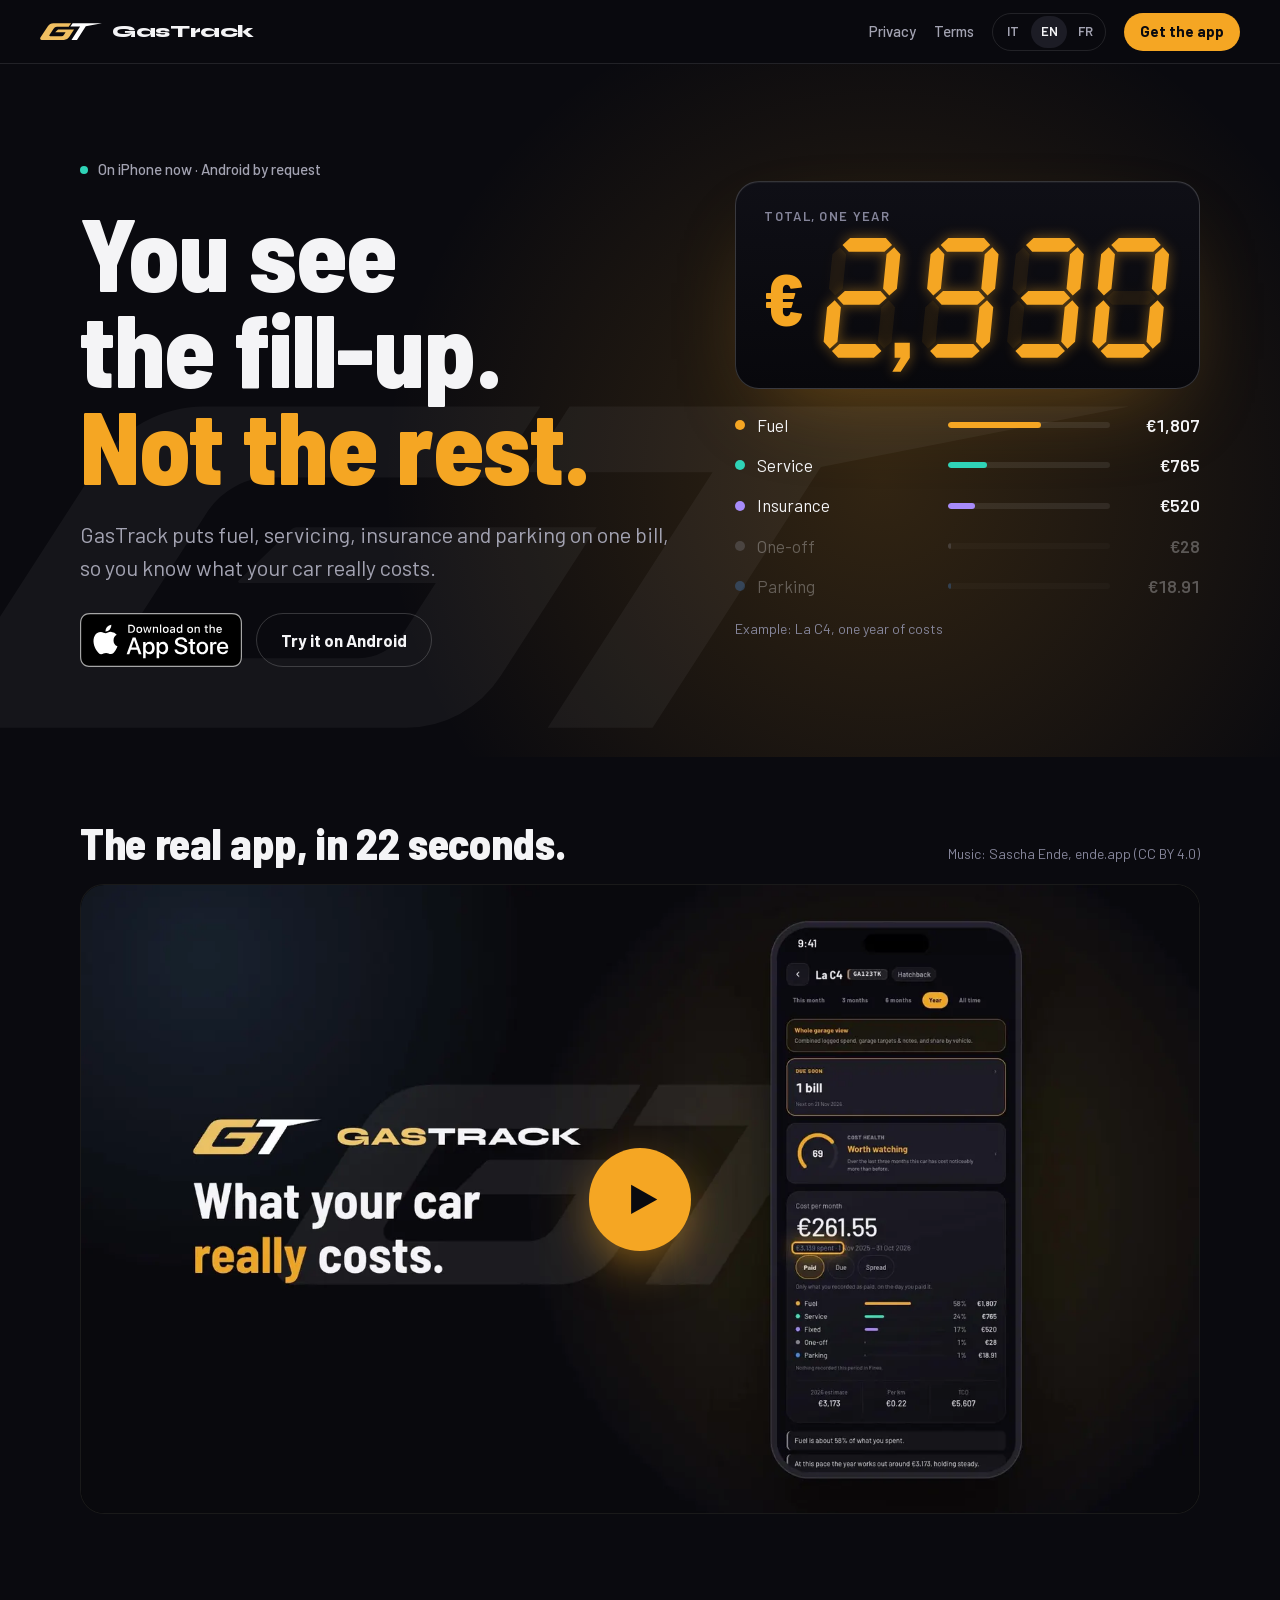
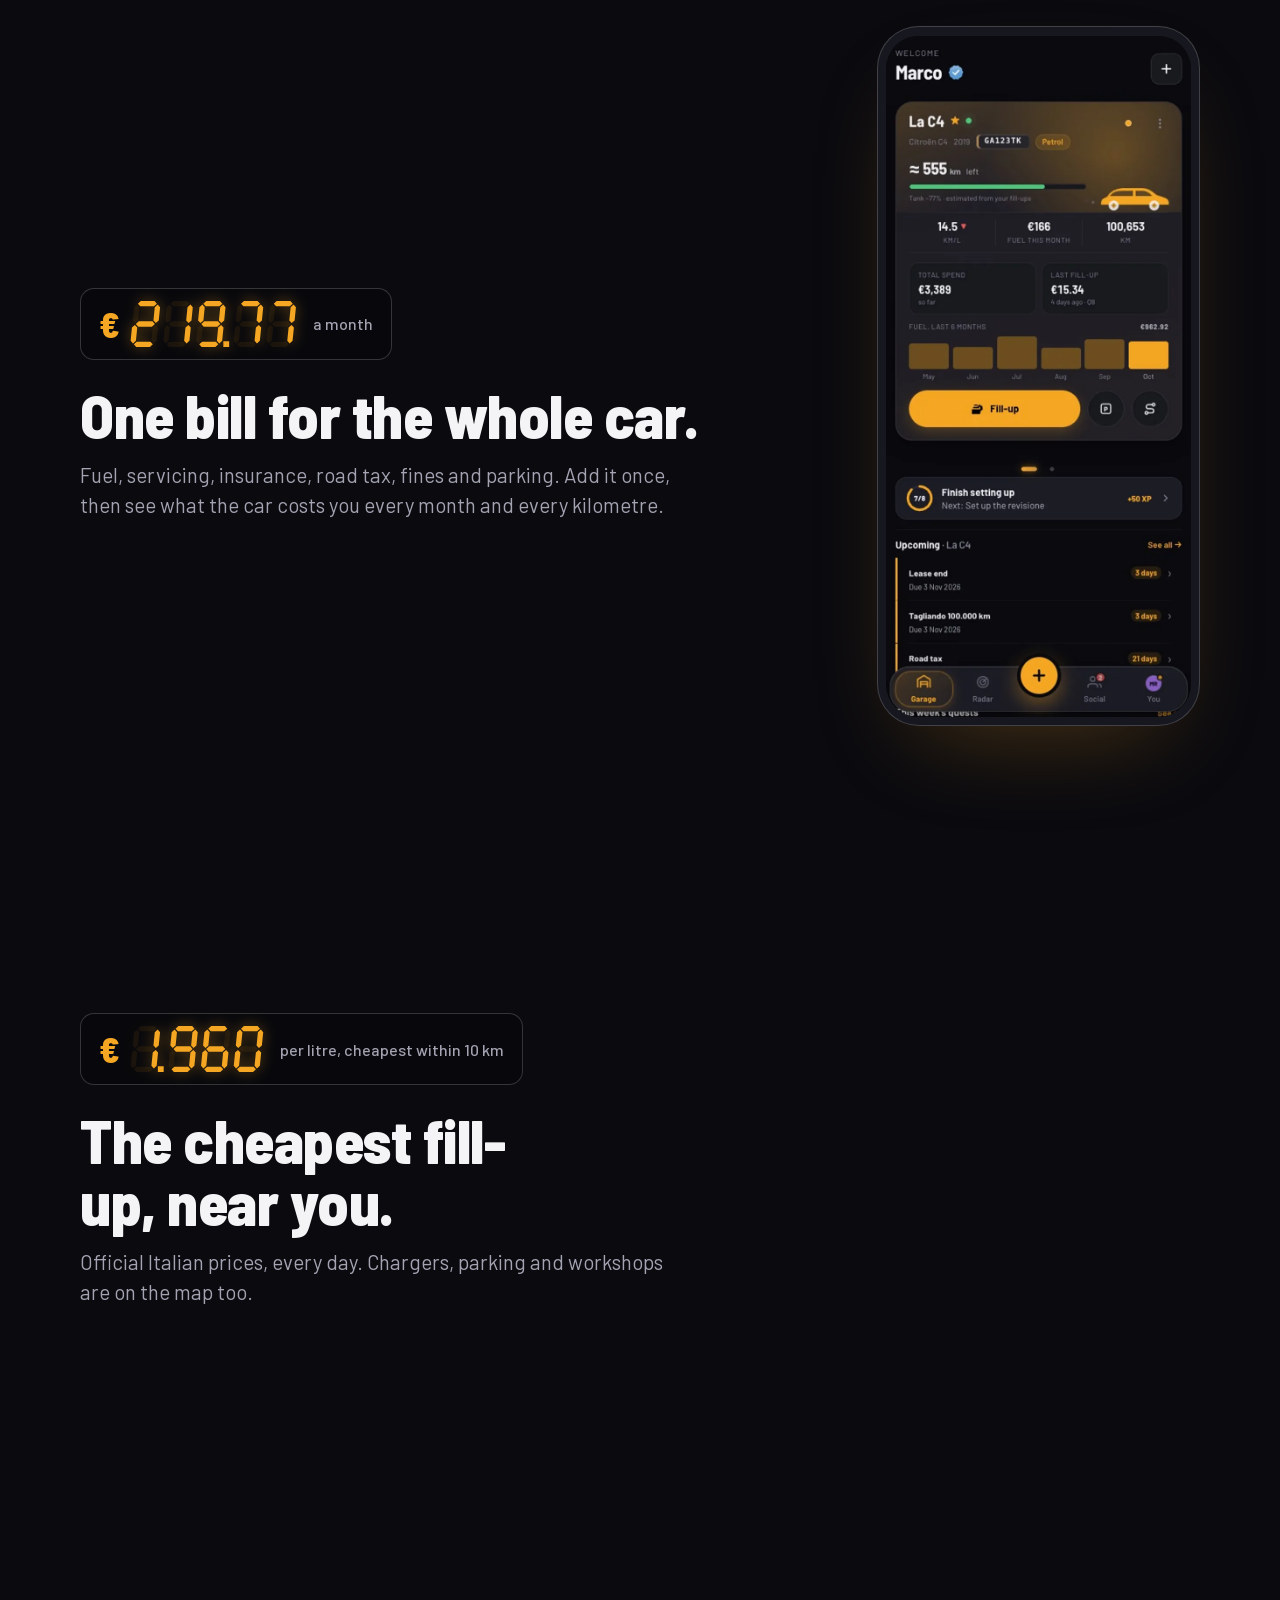
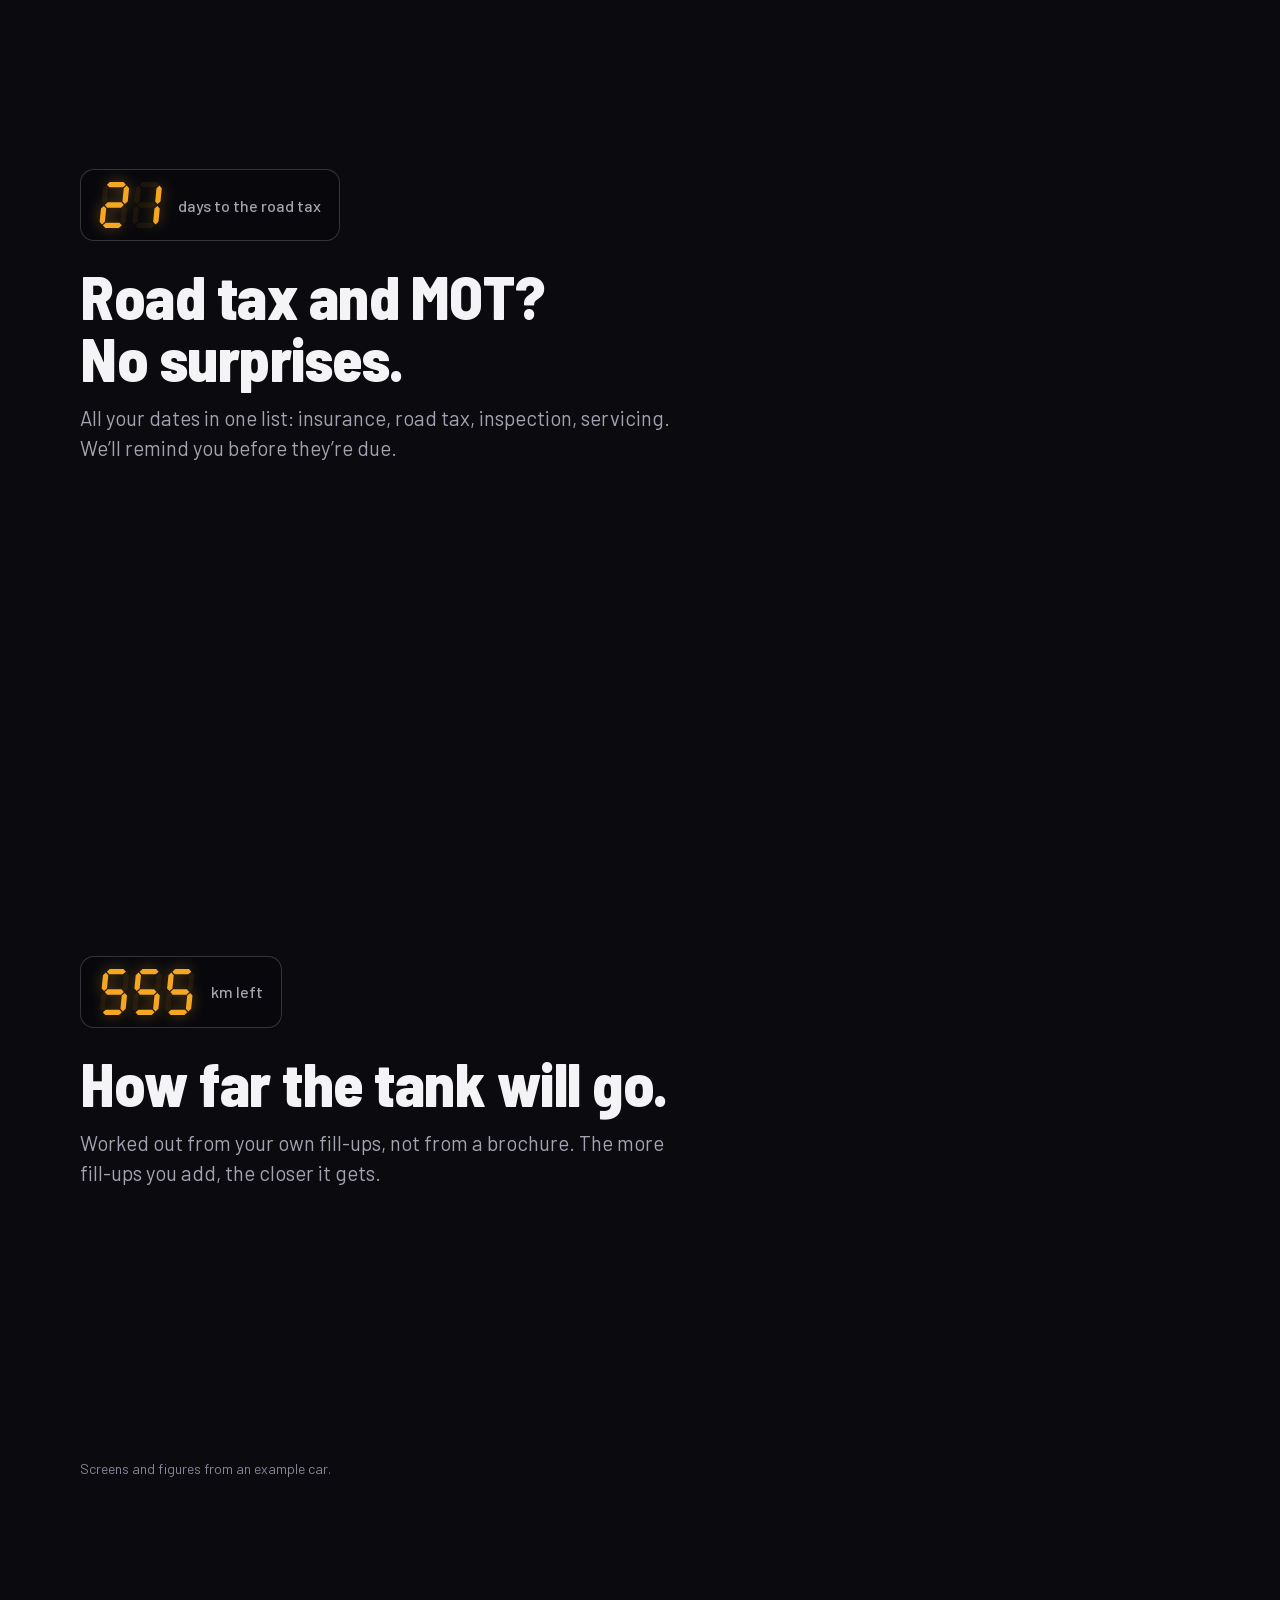
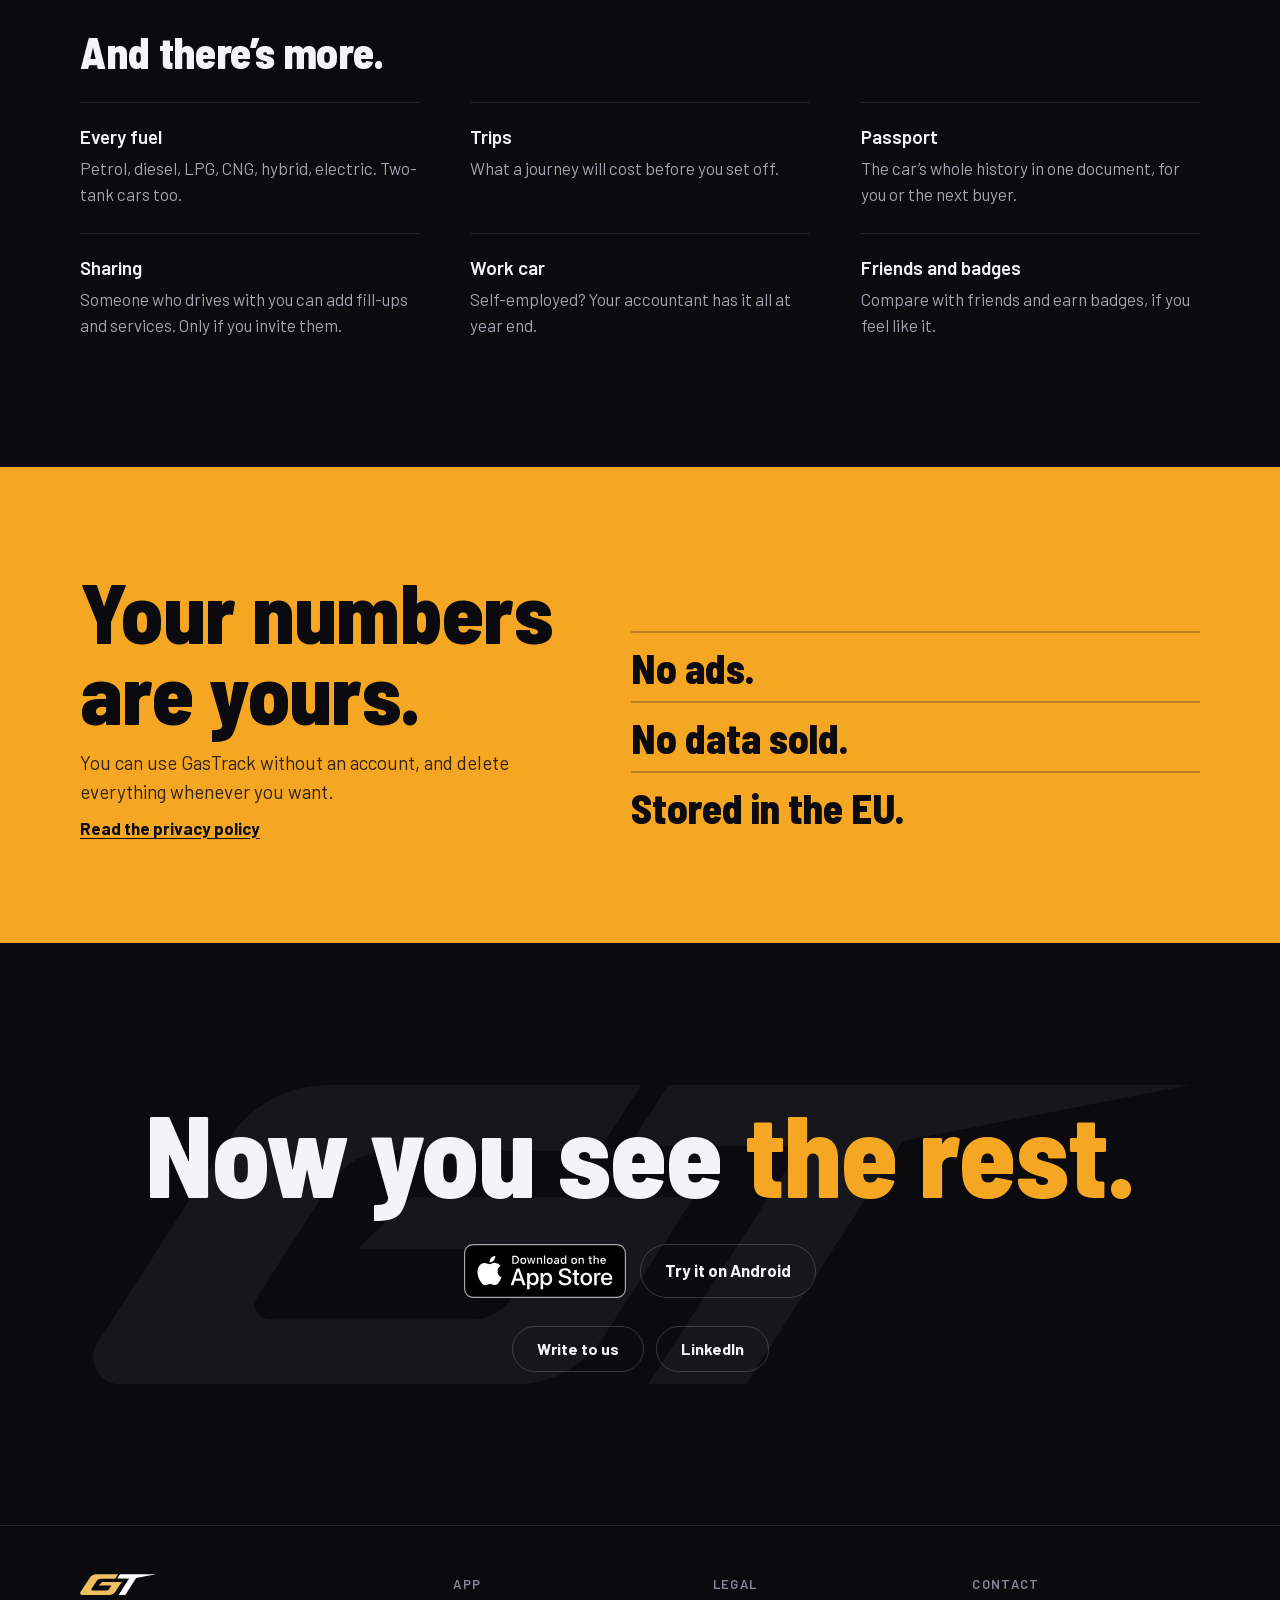
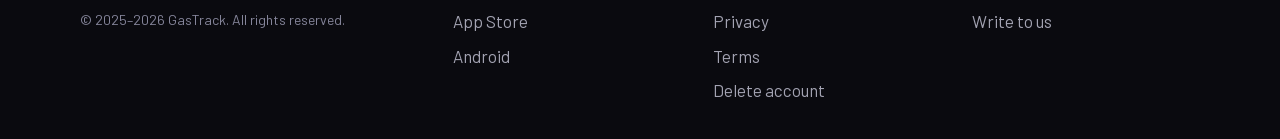
==== commit 364e5652: "Site: buttons instead of bare addresses; Privacy says where the app is available The deletion form i" ====
--- a/index.html
+++ b/index.html
@@ -179,7 +179,10 @@
           </a>
           <a class="btn btn-secondary" href="/beta-access.html" data-android data-i18n="home_android">Android beta access</a>
         </div>
-        <p class="end-contact"><span data-i18n="end_contact">GasTrack is built by an independent developer. We read every message.</span><br /><a href="mailto:support.gastrack@gmail.com">support.gastrack@gmail.com</a> · <a href="https://www.linkedin.com/in/terry-boakye-yiadom-a8738426a/" rel="me noopener noreferrer" target="_blank">LinkedIn</a></p>
+        <div class="btn-row end-contact">
+          <a class="btn btn-ghost" href="mailto:support.gastrack@gmail.com" data-i18n="contact_write">Write to us</a>
+          <a class="btn btn-ghost" href="https://www.linkedin.com/in/terry-boakye-yiadom-a8738426a/" rel="me noopener noreferrer" target="_blank">LinkedIn</a>
+        </div>
       </div>
     </section>
   </main>
@@ -208,7 +211,7 @@
       <div class="footer-contact">
         <h3 data-i18n="footer_contact">Contact</h3>
         <ul>
-          <li><a href="mailto:support.gastrack@gmail.com">support.gastrack@gmail.com</a></li>
+          <li><a href="mailto:support.gastrack@gmail.com" data-i18n="contact_write">Write to us</a></li>
         </ul>
       </div>
     </div>
--- a/css/style.css
+++ b/css/style.css
@@ -945,11 +945,12 @@
 }
 
 .end-contact {
-  max-width: 34em;
-  margin: 40px auto 0;
-}
-.end-contact a {
-  white-space: nowrap;
+  justify-content: center;
+  margin-top: 28px;
+}
+.end-contact .btn {
+  min-height: 46px;
+  font-size: 1rem;
 }
 
 /* ——— Footer ——— */
@@ -1082,6 +1083,15 @@
   text-decoration: underline;
   text-underline-offset: 2px;
   overflow-wrap: anywhere;
+}
+
+.legal-action {
+  margin-block: 1.1em 0.4em;
+}
+
+.legal a.btn {
+  color: var(--text);
+  text-decoration: none;
 }
 
 .doc-contact {
@@ -1218,7 +1228,15 @@
 .form-error {
   margin-bottom: 14px;
   font-size: 0.9375rem;
+}
+.form-error p {
+  margin-bottom: 10px;
   color: var(--danger);
+}
+.form-error .btn {
+  width: 100%;
+  min-height: 46px;
+  font-size: 1rem;
 }
 
 .deletion-warning {
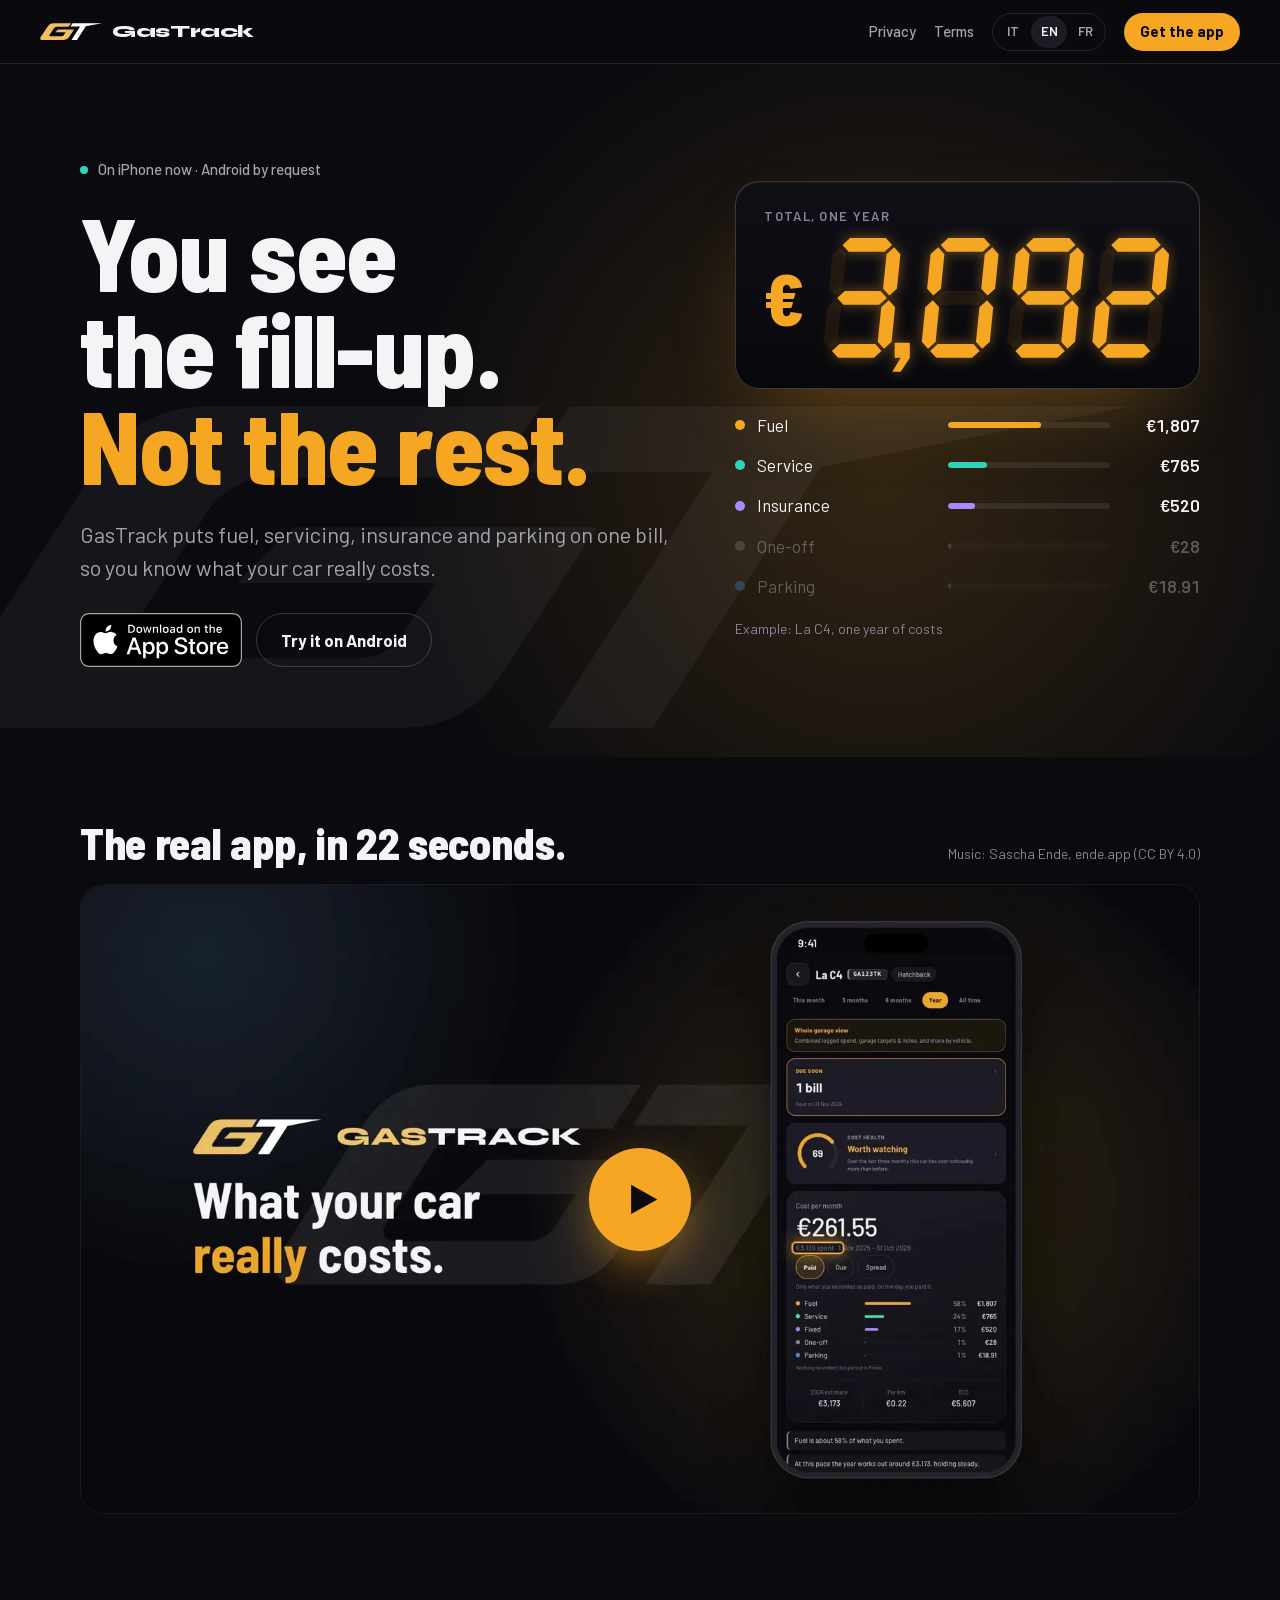
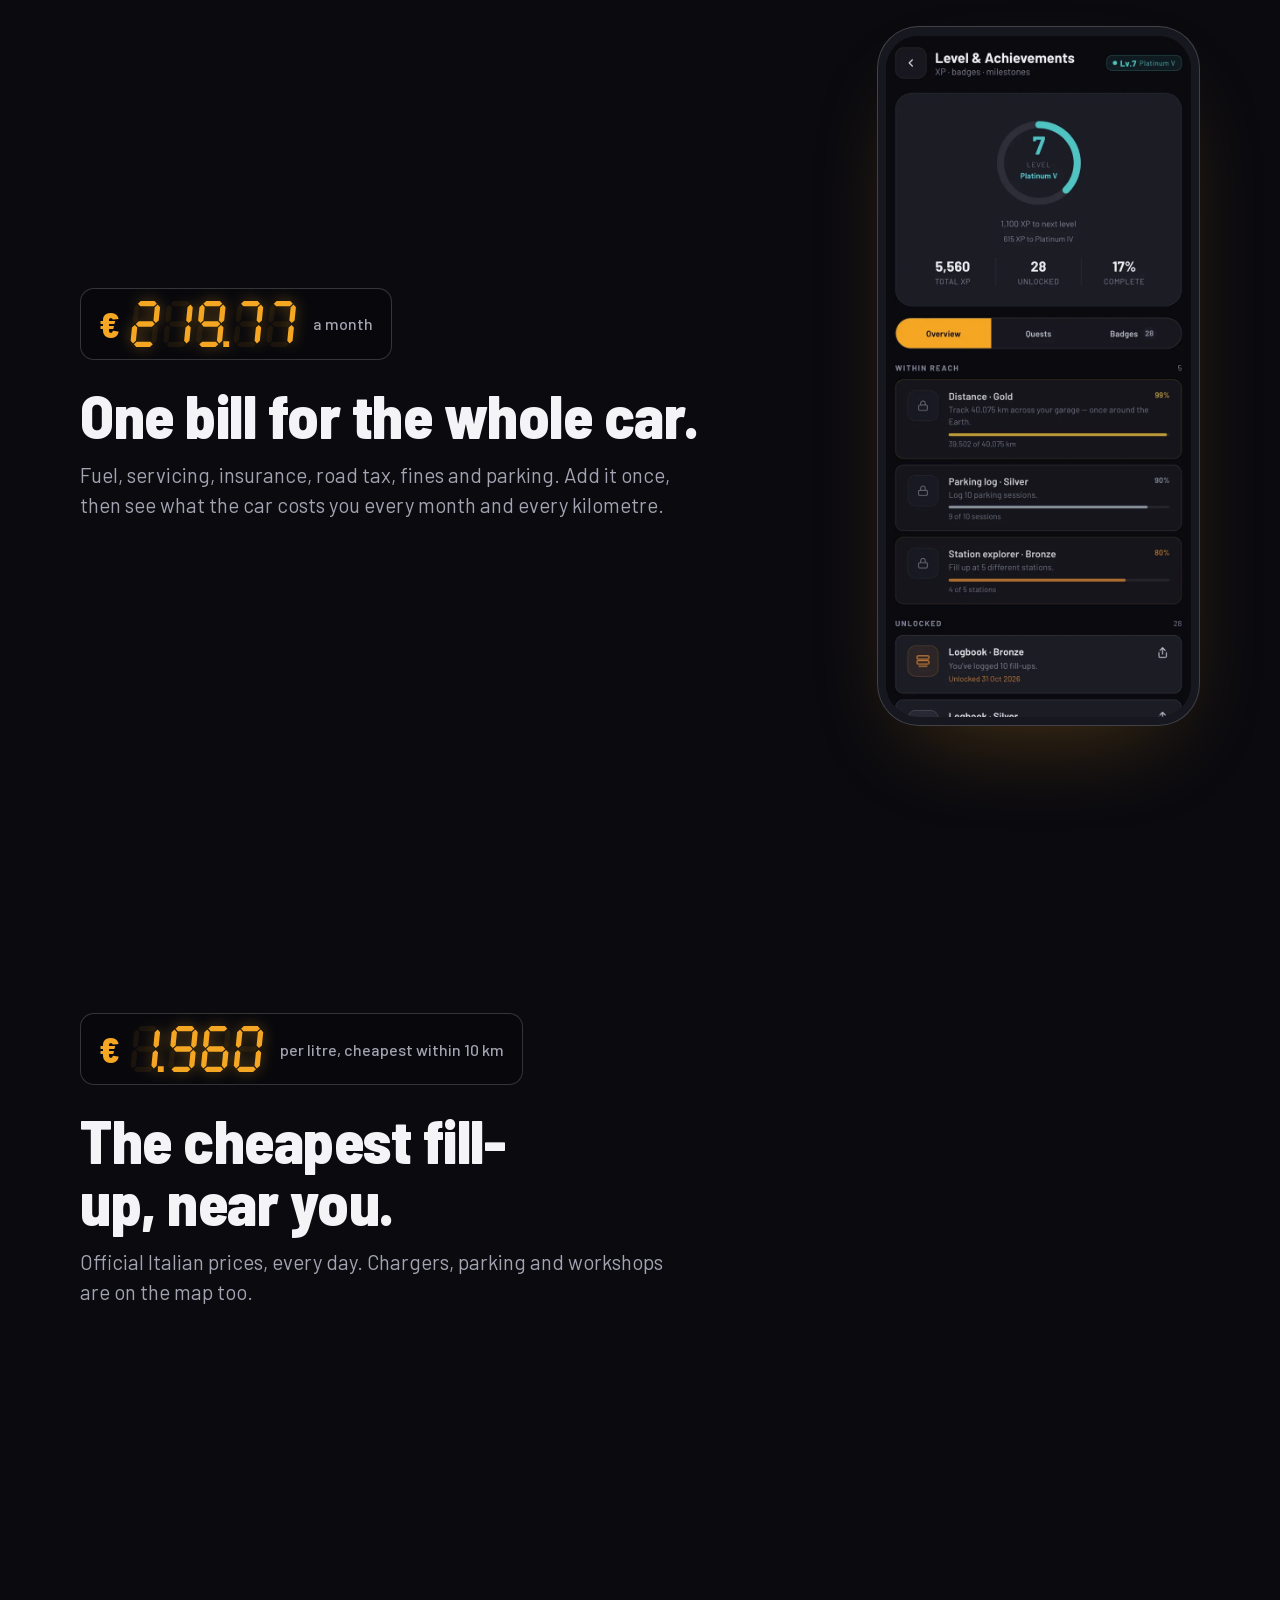
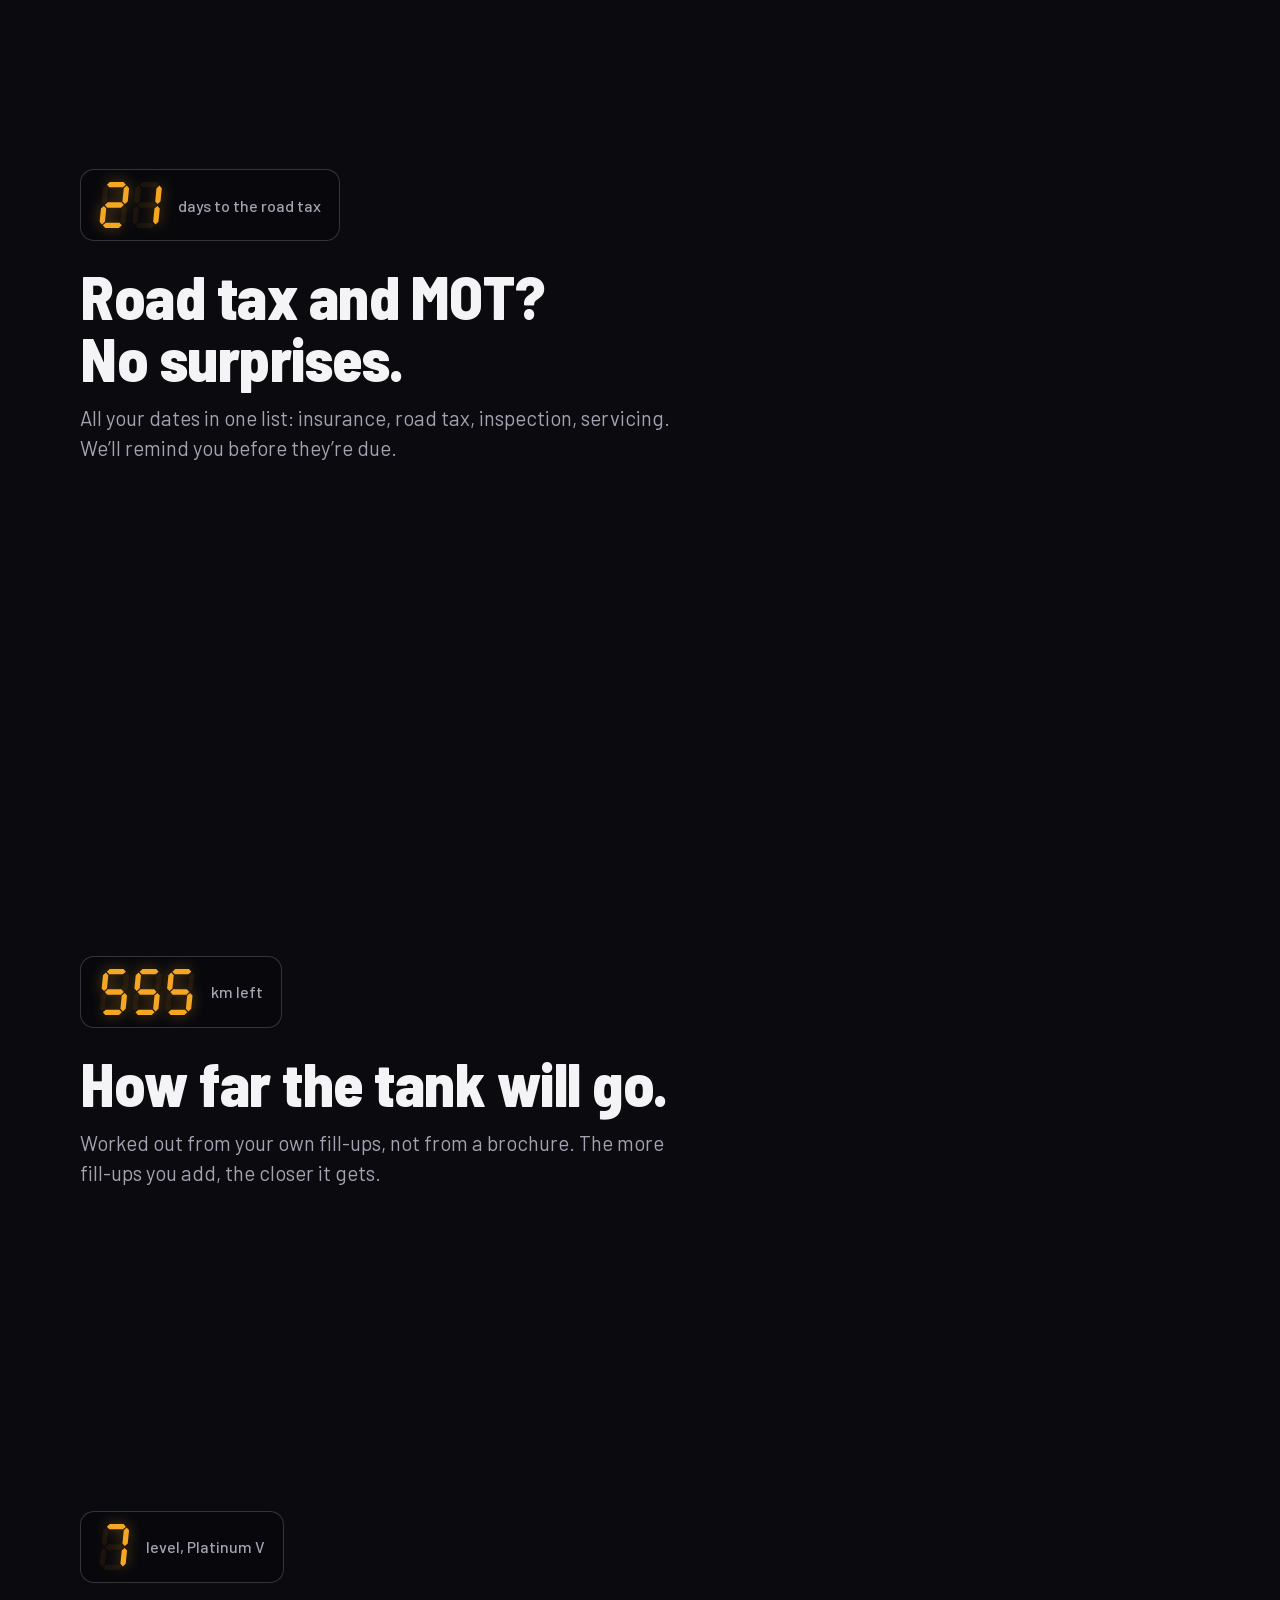
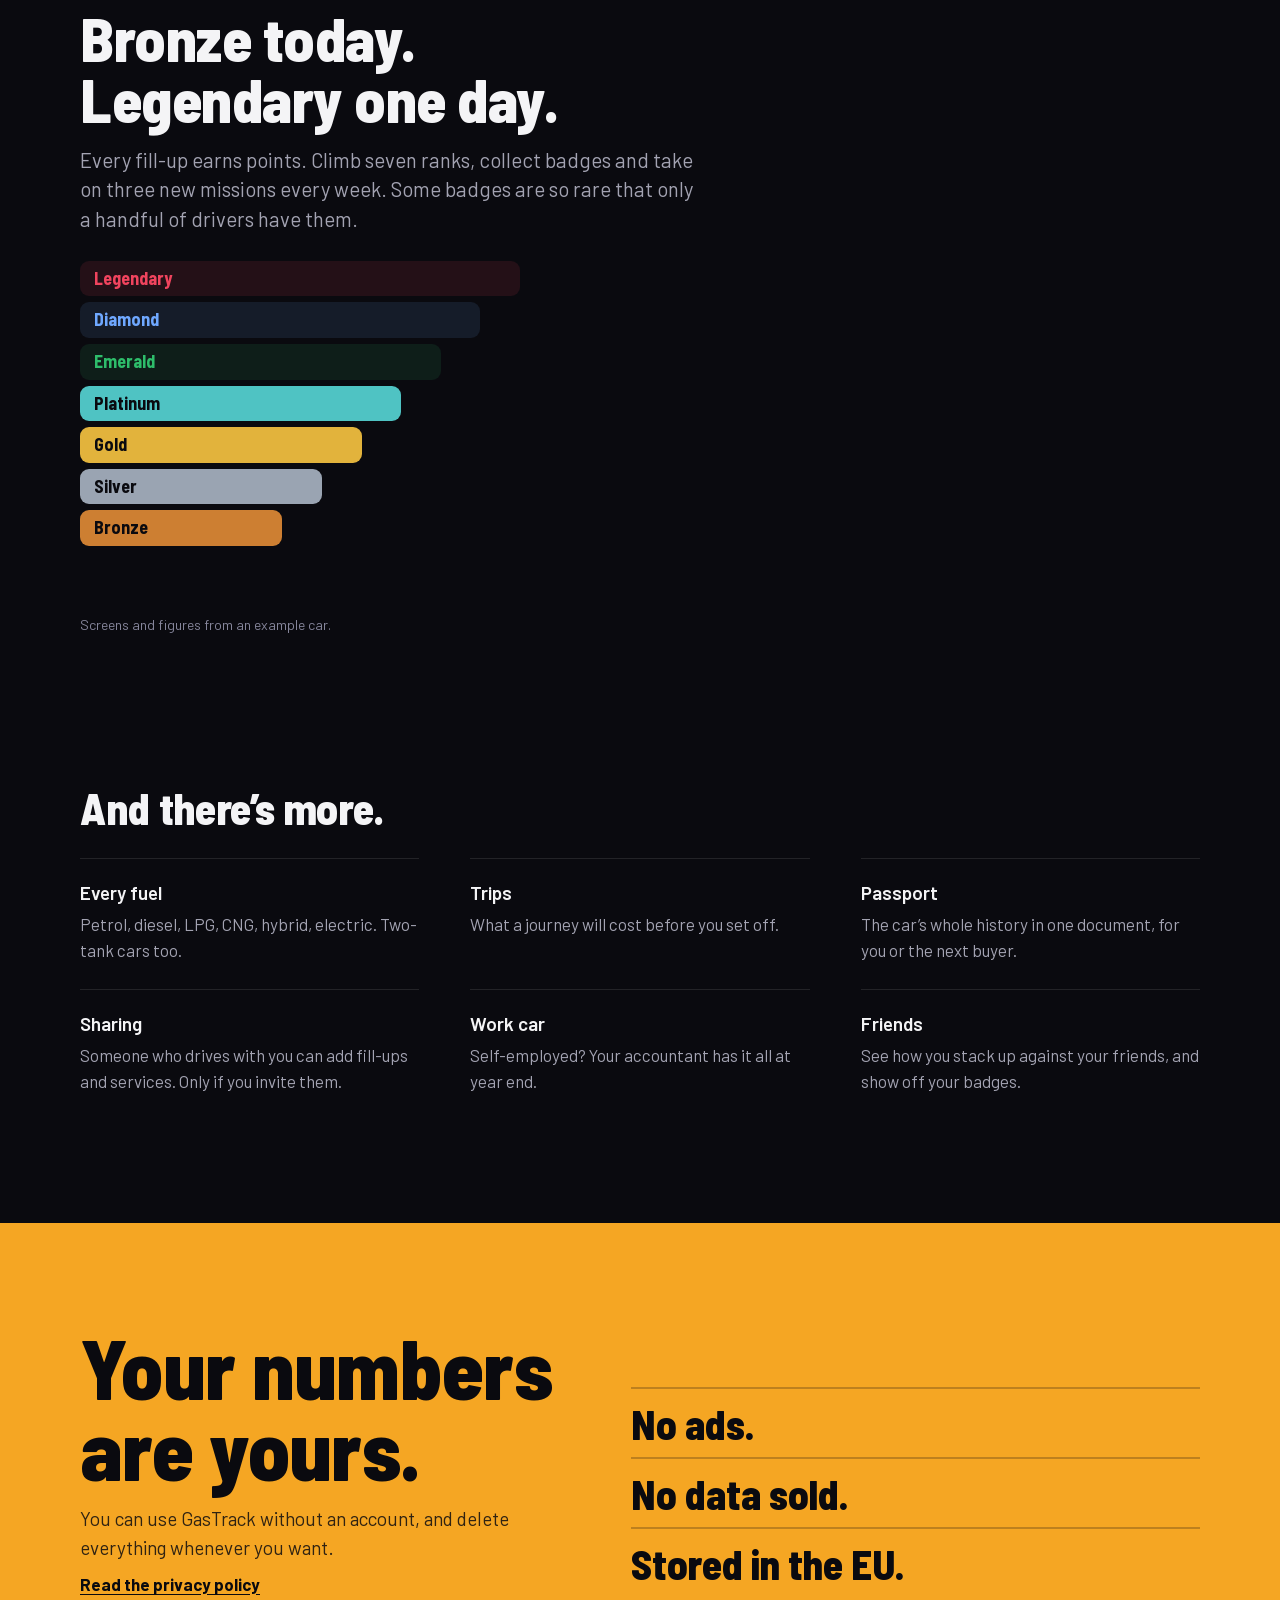
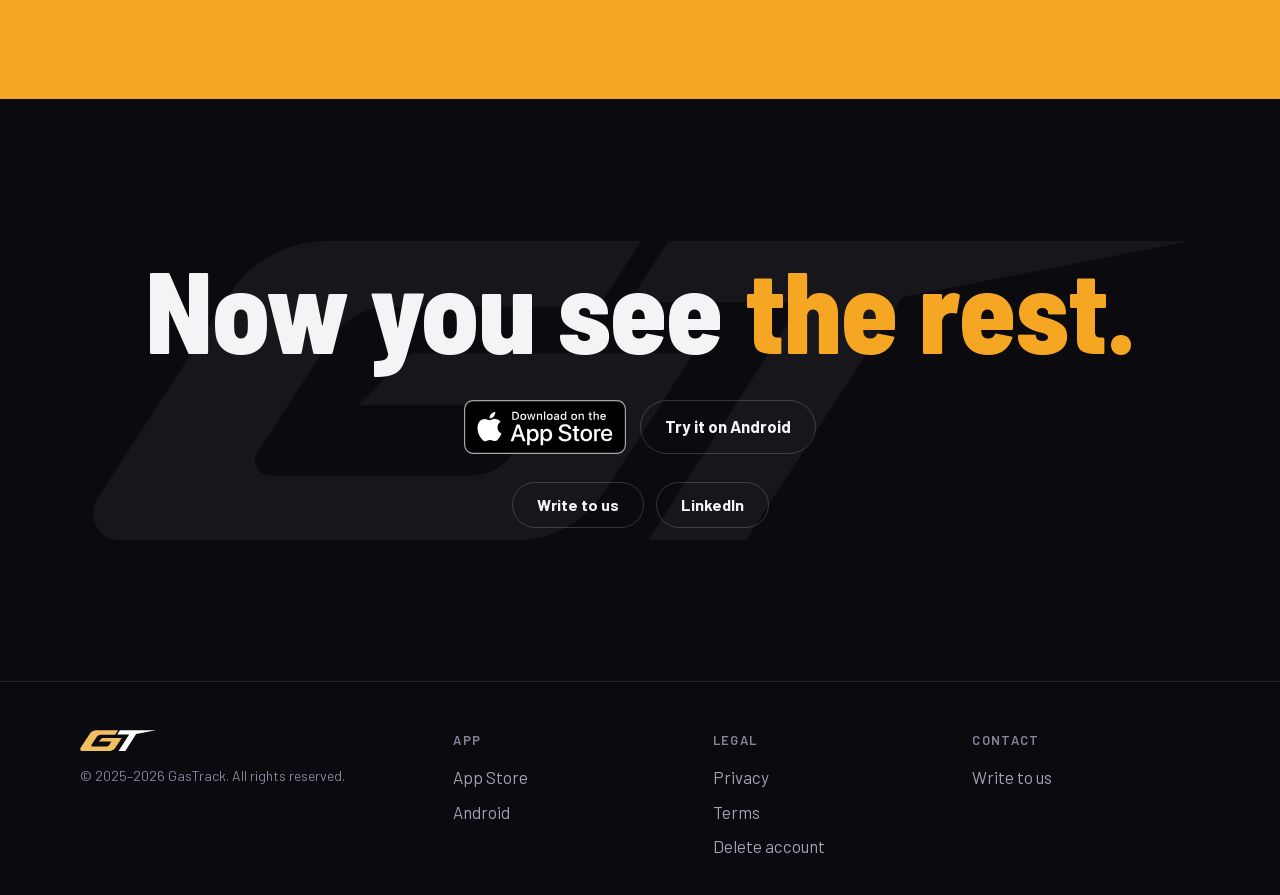
==== commit 6b9d2236: "Site: levels, ranks and badges get their own chapter; Privacy button goes to the delete page The old" ====
--- a/index.html
+++ b/index.html
@@ -128,6 +128,22 @@
             <div class="phone phone--inline"><div class="phone-screen"><img data-shot="home" data-i18n-alt="shot_home" alt="" loading="lazy" /></div></div>
           </article>
 
+          <article class="step" data-step="ranks">
+            <span class="plate"><span class="plate-read"><span class="seg" data-num="7"></span></span><span class="plate-unit" data-i18n="step5_unit">level, Platinum V</span></span>
+            <h2 data-i18n="step5_title" data-i18n-html="true">Bronze today.<br />Legendary one day.</h2>
+            <p data-i18n="step5_body">Every fill-up earns points. Climb seven ranks, collect badges and take on three new missions every week. Some badges are so rare that only a handful of drivers have them.</p>
+            <ol class="ladder">
+              <li style="--c: #F0445E; --w: 100%; --i: 6"><span data-i18n="rank_legendary">Legendary</span></li>
+              <li style="--c: #6FA8FF; --w: 91%; --i: 5"><span data-i18n="rank_diamond">Diamond</span></li>
+              <li style="--c: #2EBD6B; --w: 82%; --i: 4"><span data-i18n="rank_emerald">Emerald</span></li>
+              <li class="earned" style="--c: #4FC3C3; --w: 73%; --i: 3"><span data-i18n="rank_platinum">Platinum</span></li>
+              <li class="earned" style="--c: #E2B33C; --w: 64%; --i: 2"><span data-i18n="rank_gold">Gold</span></li>
+              <li class="earned" style="--c: #9AA4B2; --w: 55%; --i: 1"><span data-i18n="rank_silver">Silver</span></li>
+              <li class="earned" style="--c: #CD7F32; --w: 46%; --i: 0"><span data-i18n="rank_bronze">Bronze</span></li>
+            </ol>
+            <div class="phone phone--inline"><div class="phone-screen"><img data-shot="ranks" data-i18n-alt="shot_ranks" alt="" loading="lazy" /></div></div>
+          </article>
+
           <p class="tour-note" data-i18n="tour_note">Screens and figures from the demo garage in the app.</p>
         </div>
 
@@ -137,6 +153,7 @@
             <img data-shot="radar" alt="" />
             <img data-shot="due" alt="" />
             <img data-shot="home" alt="" />
+            <img data-shot="ranks" alt="" />
           </div></div>
         </div>
       </div>
@@ -150,7 +167,7 @@
         <li><h3 data-i18n="also3_t">Passport</h3><p data-i18n="also3_b">The car’s whole history in one PDF, for you or the next buyer.</p></li>
         <li><h3 data-i18n="also4_t">Sharing</h3><p data-i18n="also4_b">A co-driver can log fuel and services. By invitation only.</p></li>
         <li><h3 data-i18n="also5_t">Work car</h3><p data-i18n="also5_b">Self-employed? Your accountant has it all at year end.</p></li>
-        <li><h3 data-i18n="also6_t">Friends and badges</h3><p data-i18n="also6_b">Compare with friends and earn badges, if you feel like it.</p></li>
+        <li><h3 data-i18n="also6_t">Friends</h3><p data-i18n="also6_b">See how you stack up against your friends, and show off your badges.</p></li>
       </ul>
     </section>
 
--- a/css/style.css
+++ b/css/style.css
@@ -794,6 +794,52 @@
   line-height: 1.45;
 }
 
+.ladder {
+  display: flex;
+  flex-direction: column;
+  gap: 6px;
+  width: 100%;
+  max-width: 440px;
+  margin-top: 26px;
+  list-style: none;
+}
+
+.ladder li {
+  position: relative;
+  width: var(--w);
+  padding: 7px 14px;
+  font-family: var(--font-display);
+  font-size: 1.125rem;
+  font-weight: 700;
+  line-height: 1.2;
+  color: var(--c);
+}
+
+.ladder li::before {
+  content: "";
+  position: absolute;
+  inset: 0;
+  background: var(--c);
+  border-radius: 9px;
+  opacity: 0.11;
+  transition: opacity 0.3s ease-out calc(var(--i) * 170ms);
+}
+
+.ladder li span {
+  position: relative;
+  transition: color 0.3s ease-out calc(var(--i) * 170ms);
+}
+
+.ladder.go li.earned::before,
+html:not(.js) .ladder li.earned::before {
+  opacity: 1;
+}
+
+.ladder.go li.earned span,
+html:not(.js) .ladder li.earned span {
+  color: var(--on-gold);
+}
+
 .tour-note {
   margin-top: 8px;
   font-size: 0.875rem;
